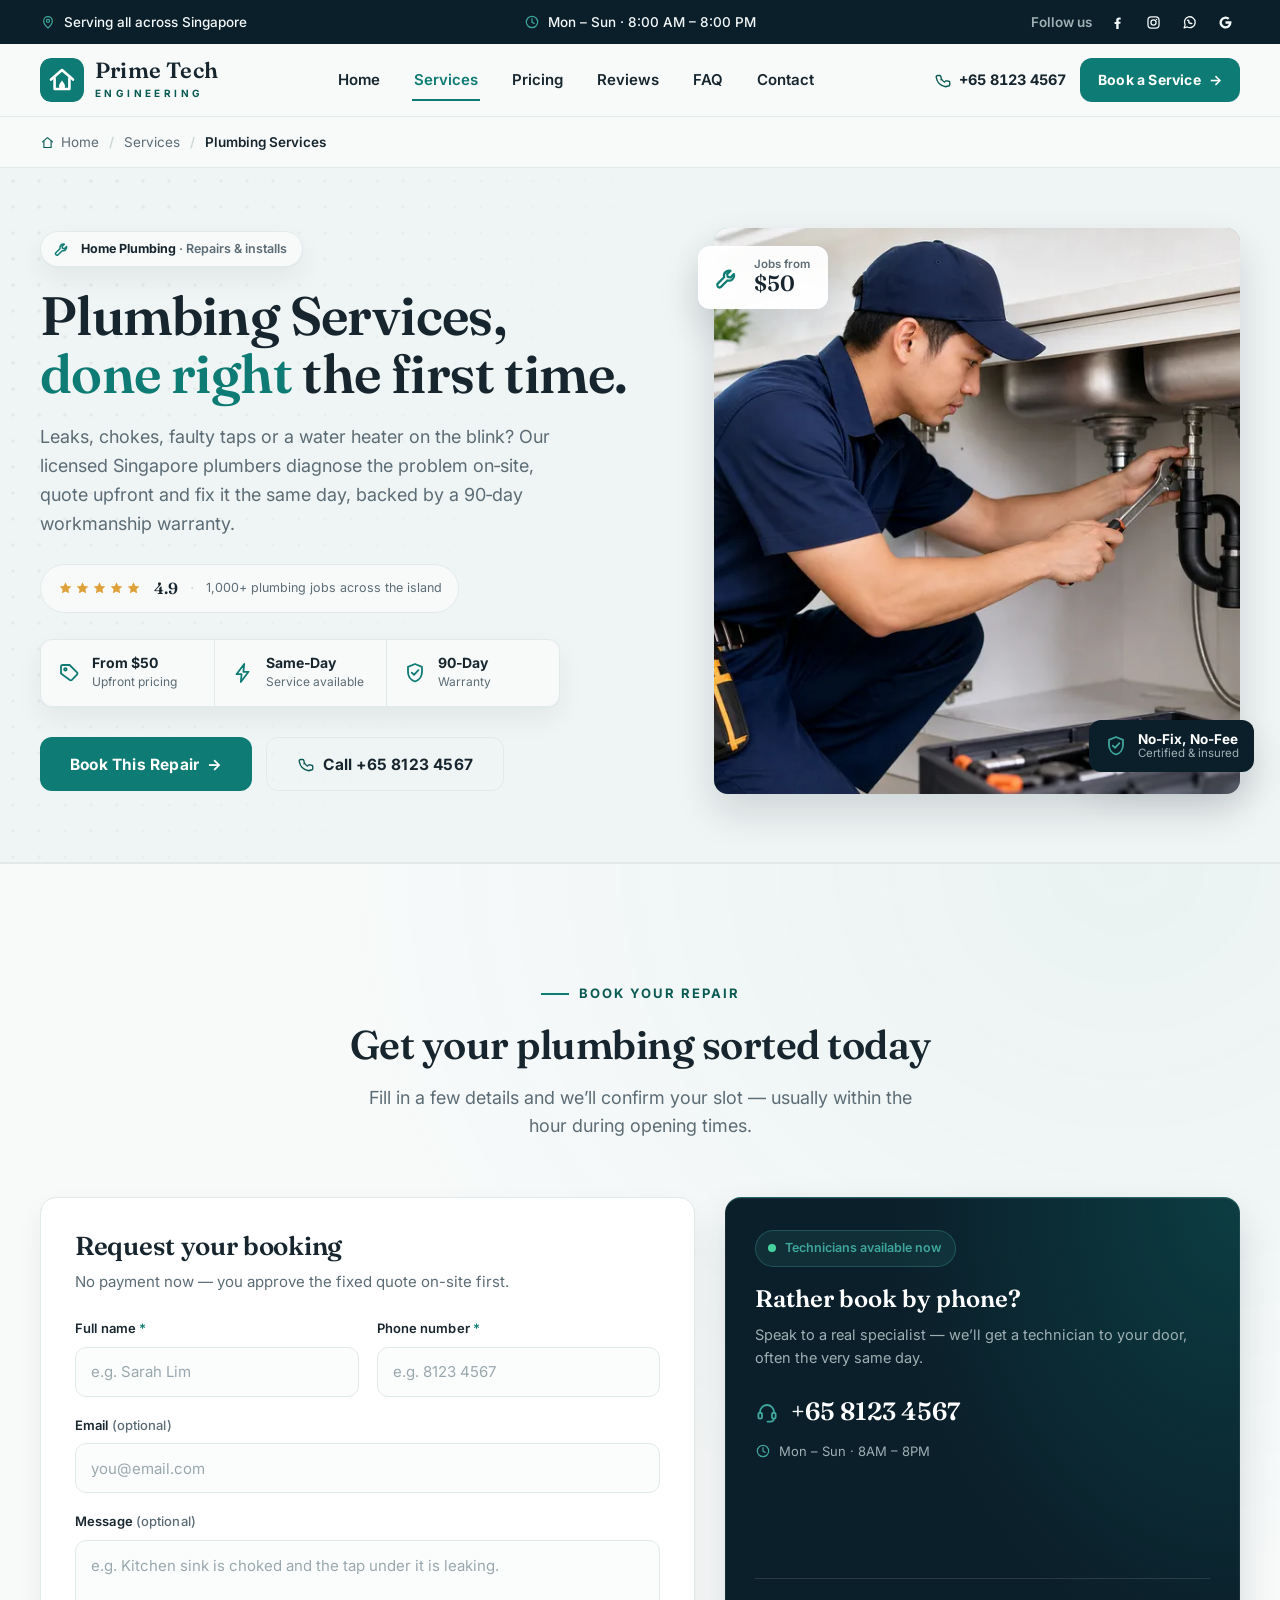
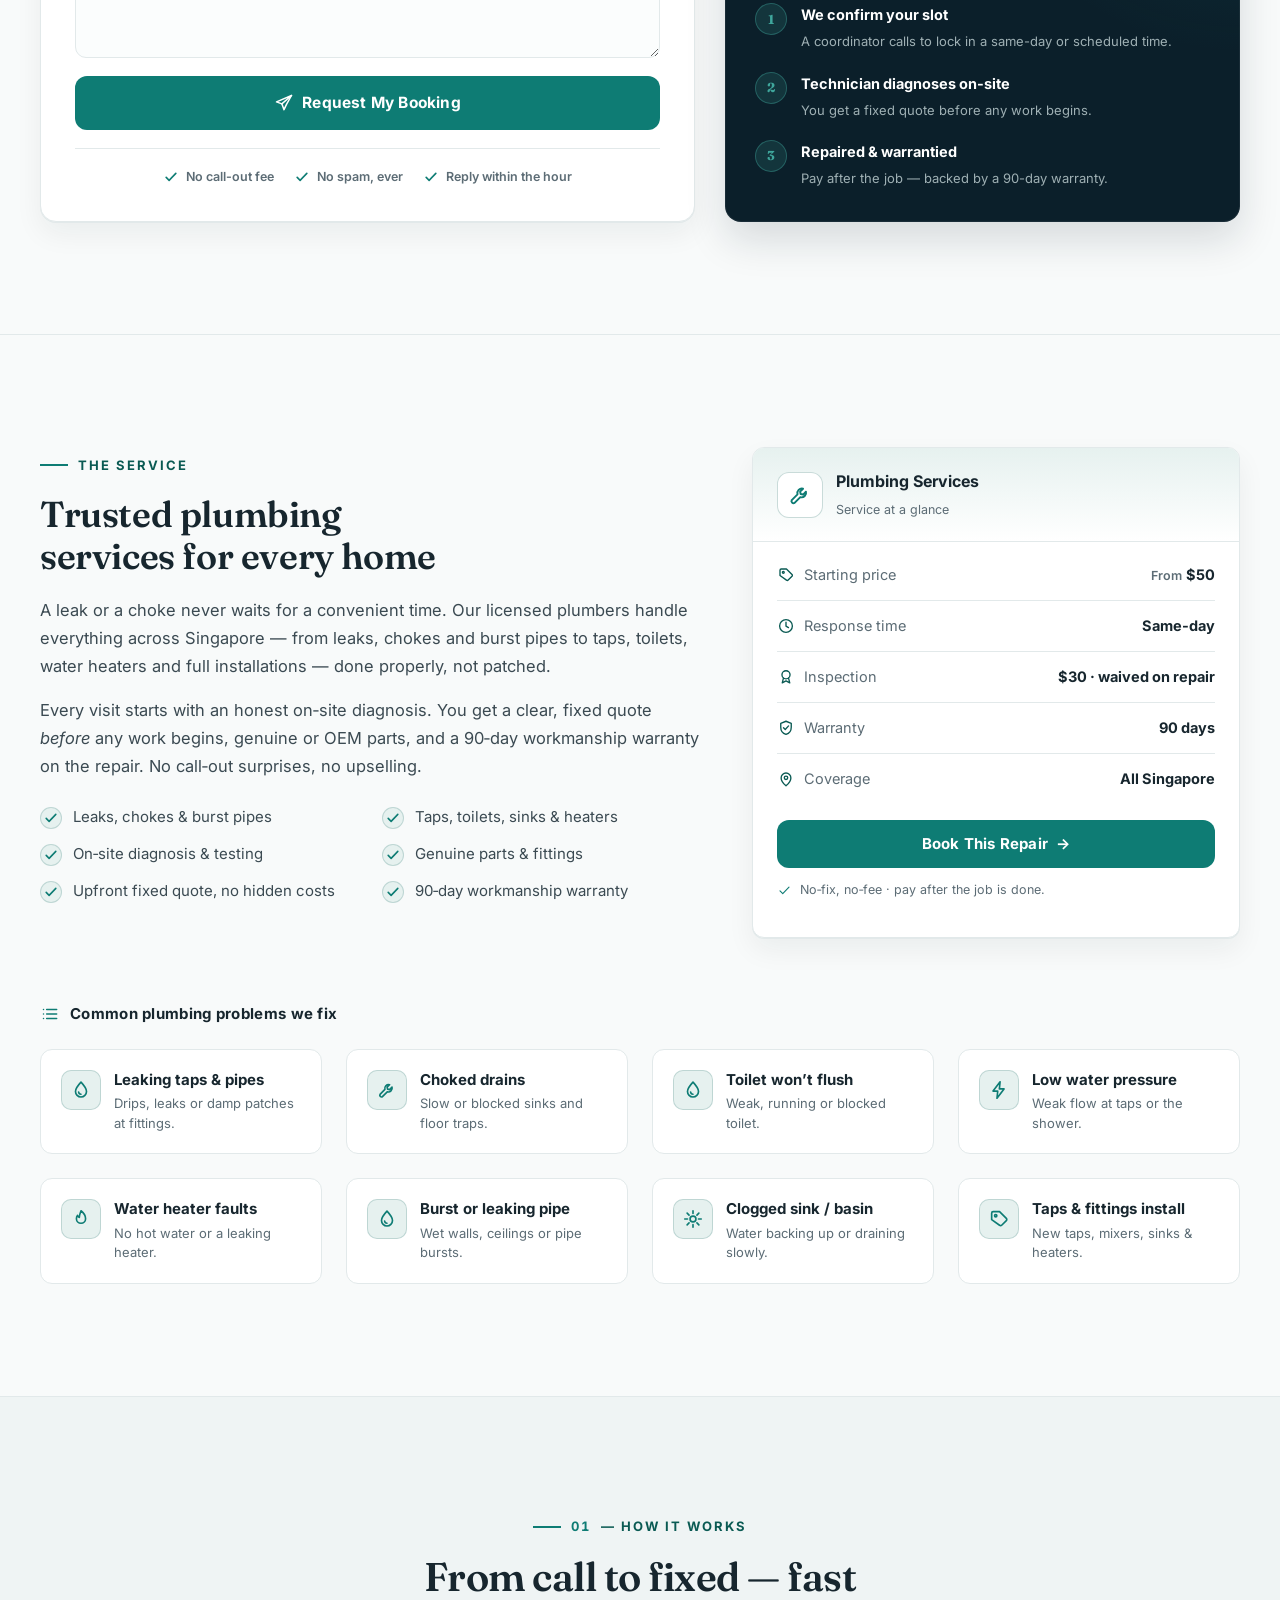
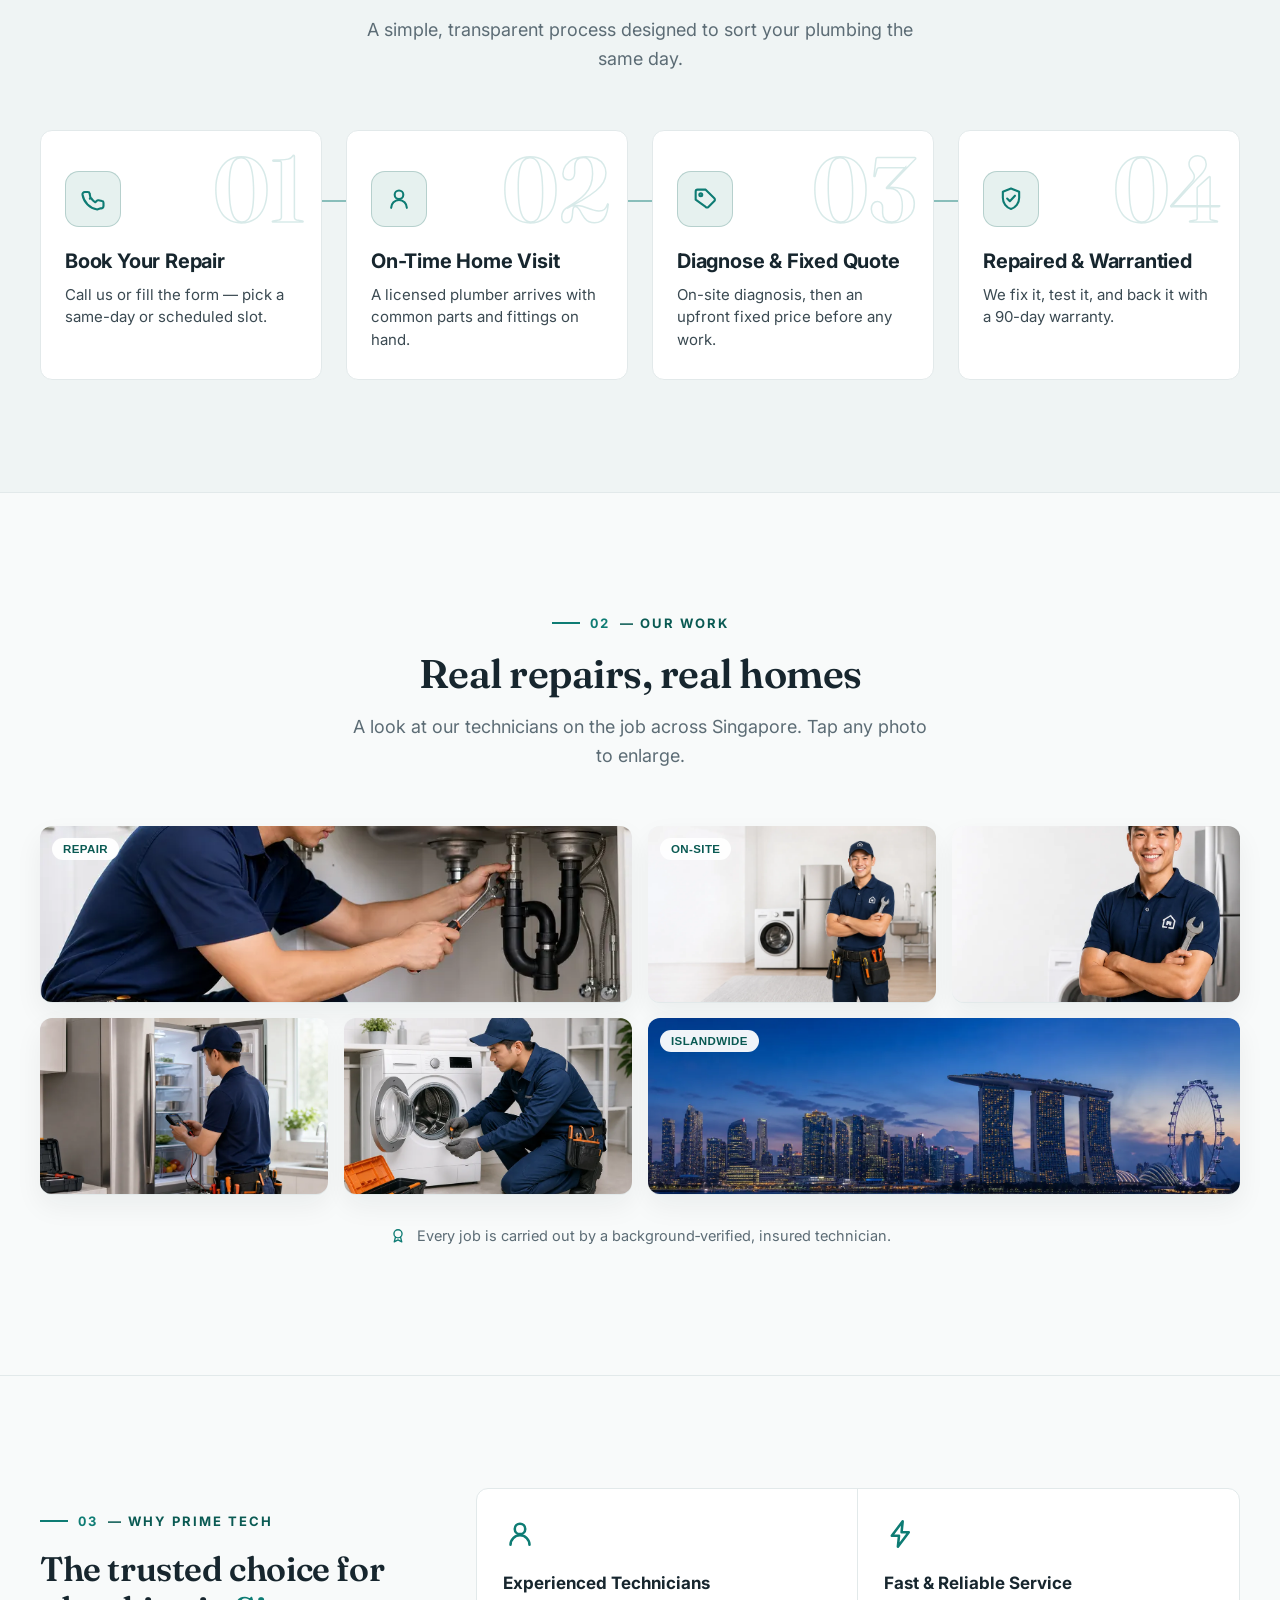
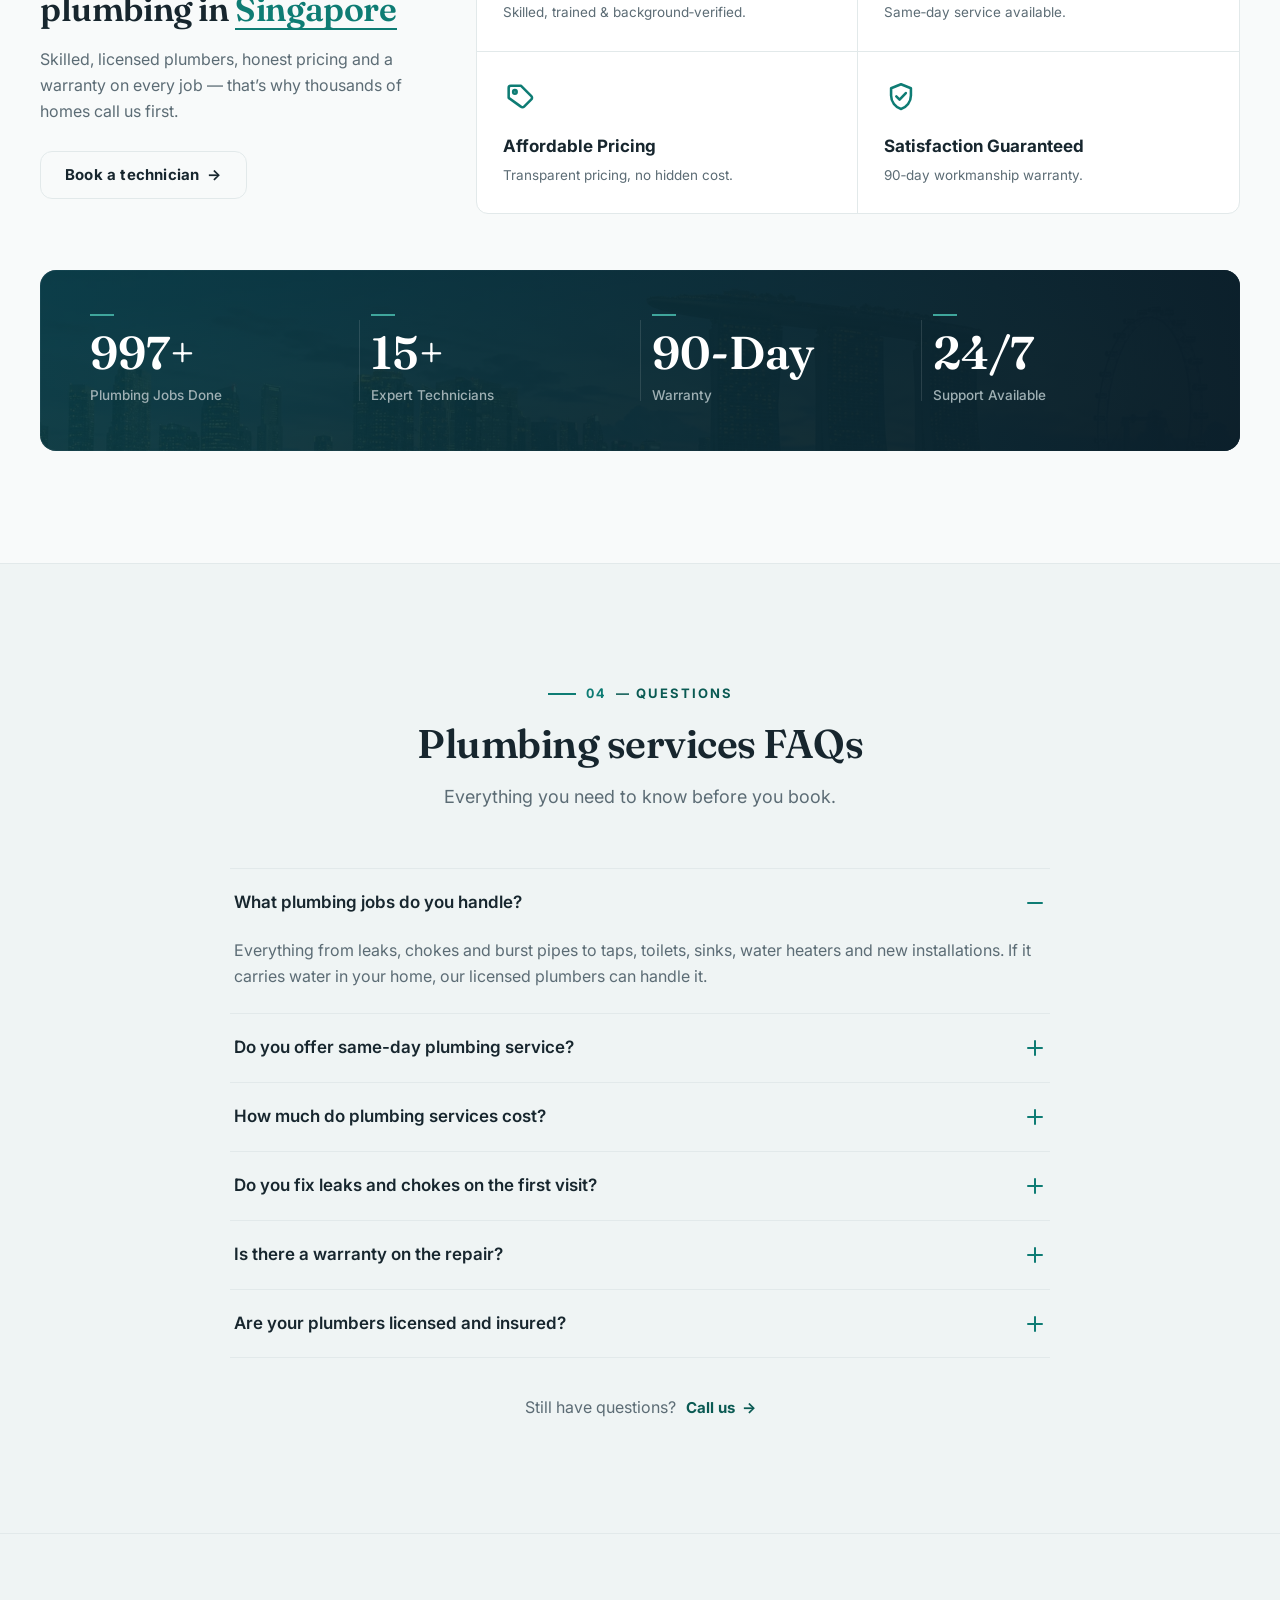
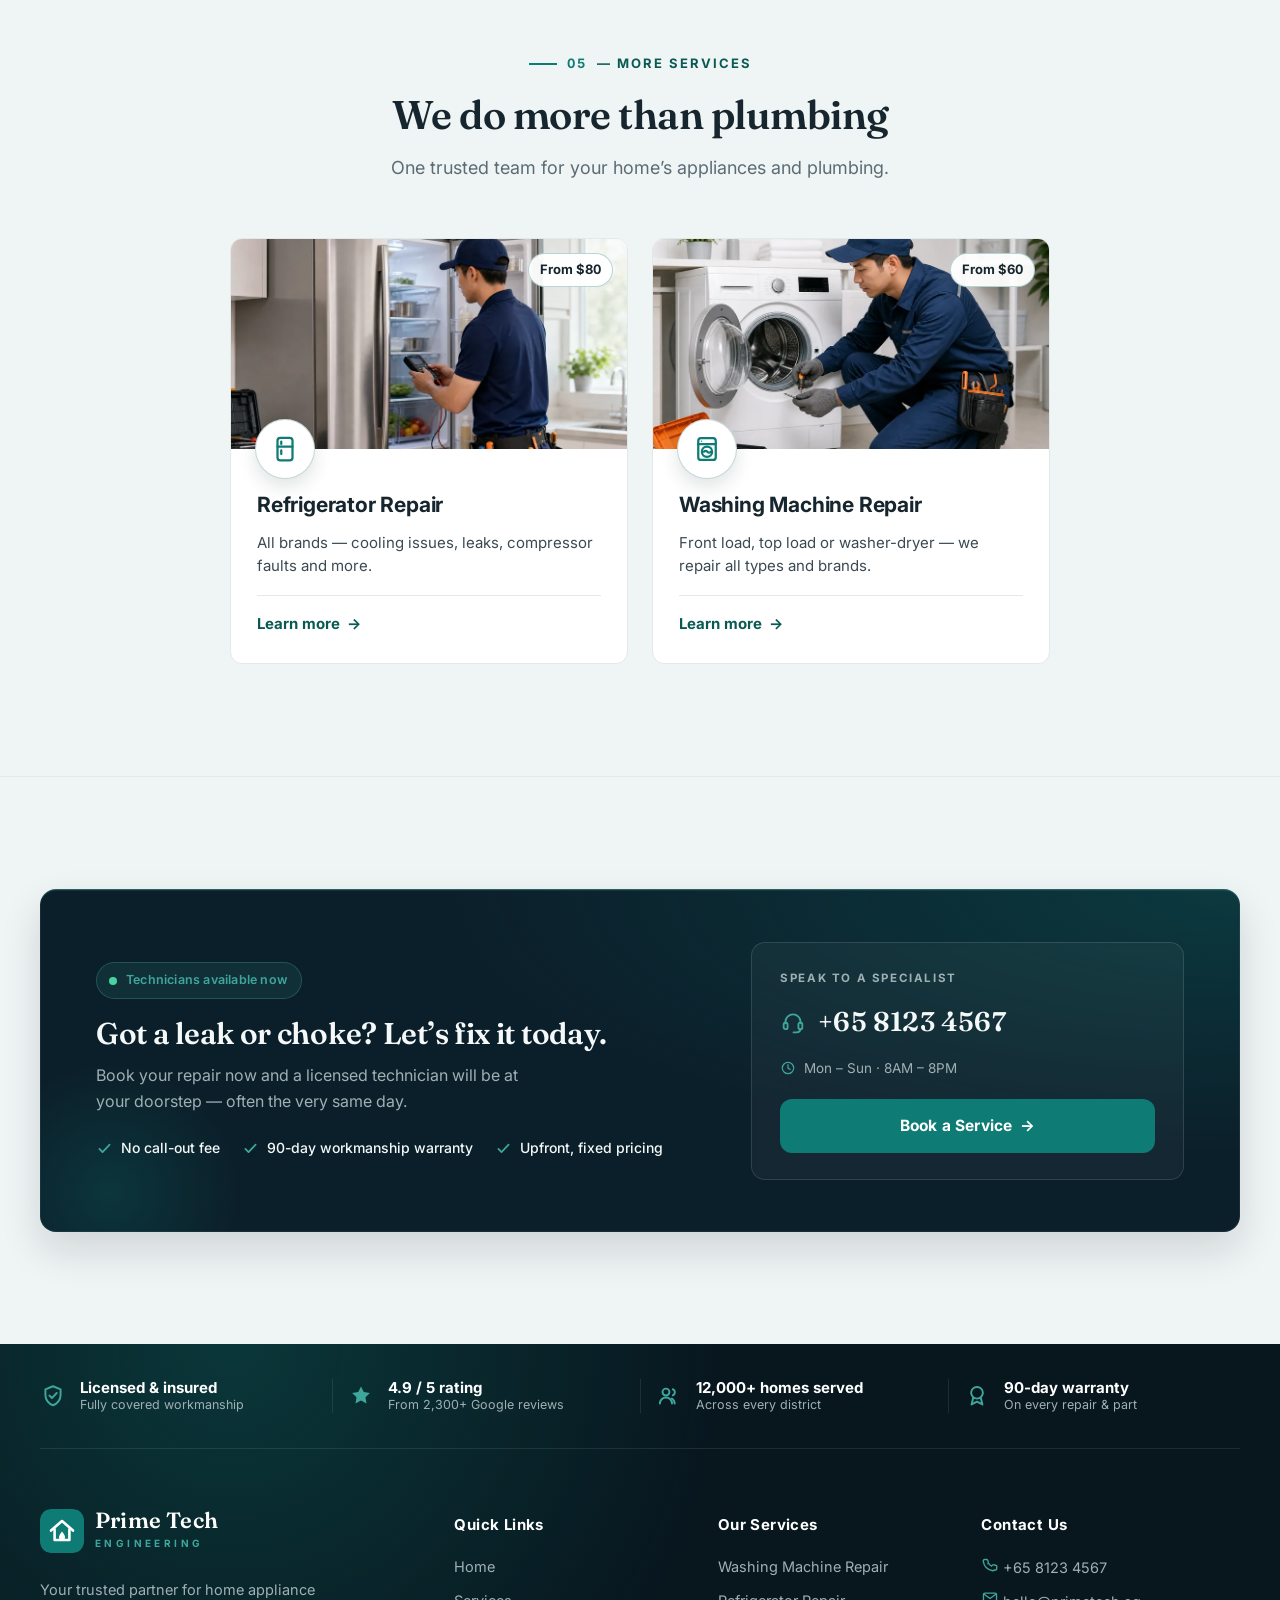
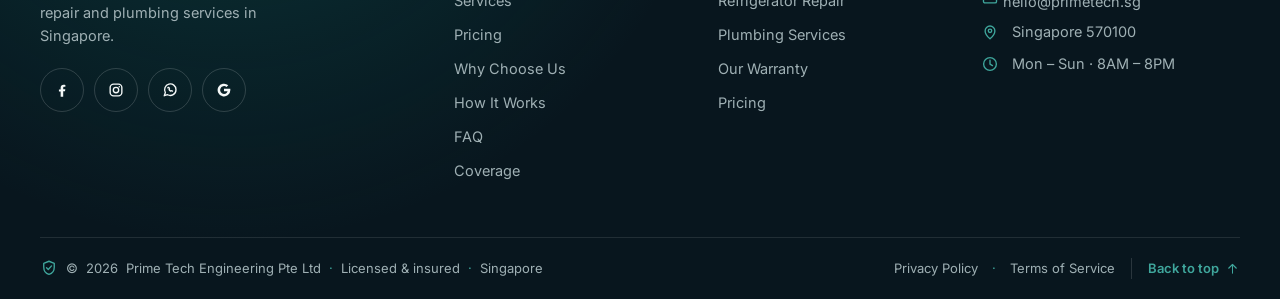
==== plumbing-services.html @ 87e1e95d "feat: add plumbing and refrigerator repair pages and update site navigation and styles" ====
<!doctype html>
<html lang="en">
  <head>
    <meta charset="UTF-8" />
    <meta name="viewport" content="width=device-width, initial-scale=1.0" />
    <title>Plumbing Services in Singapore — Leaks, Chokes & Repairs | Prime Tech Engineering</title>
    <meta
      name="description"
      content="Licensed plumbing services across Singapore — leaks, chokes, taps, toilets, water heaters and installations. Same-day service, upfront pricing and a 90-day workmanship warranty. Book online in 60 seconds."
    />
    <meta name="theme-color" content="#0B1F2A" />
    <link rel="preconnect" href="https://fonts.googleapis.com" />
    <link rel="preconnect" href="https://fonts.gstatic.com" crossorigin />
    <link
      href="https://fonts.googleapis.com/css2?family=Fraunces:opsz,wght@9..144,400;9..144,500;9..144,600&family=Inter:wght@400;500;600;700&display=swap"
      rel="stylesheet"
    />
    <link rel="icon" href="assets/icons/logo.svg" />
    <link rel="stylesheet" href="styles.css" />
    <link rel="stylesheet" href="service.css" />
  </head>
  <body>
    <a class="skip-link" href="#top">Skip to content</a>

    <!-- ============================ ICON SPRITE ============================ -->
    <svg class="sprite" aria-hidden="true" focusable="false" width="0" height="0">
      <defs>
        <symbol id="i-pin" viewBox="0 0 24 24"><path d="M12 21s6.5-5.6 6.5-10.5a6.5 6.5 0 0 0-13 0C5.5 15.4 12 21 12 21Z"/><circle cx="12" cy="10.4" r="2.3"/></symbol>
        <symbol id="i-clock" viewBox="0 0 24 24"><circle cx="12" cy="12" r="8.5"/><path d="M12 7v5.2l3.3 2"/></symbol>
        <symbol id="i-phone" viewBox="0 0 24 24"><path d="M15.6 21a15.5 15.5 0 0 1-12.6-12.6 2 2 0 0 1 2-2.4h2.6a1.5 1.5 0 0 1 1.5 1.3l.6 3a1.5 1.5 0 0 1-.42 1.4L10.2 11a12 12 0 0 0 3.8 3.8l1.3-1.3a1.5 1.5 0 0 1 1.4-.42l3 .6a1.5 1.5 0 0 1 1.3 1.5V18a2 2 0 0 1-2.4 2Z"/></symbol>
        <symbol id="i-mail" viewBox="0 0 24 24"><rect x="3.3" y="5.5" width="17.4" height="13" rx="2"/><path d="m4.2 7 7.8 5.6L19.8 7"/></symbol>
        <symbol id="i-home" viewBox="0 0 24 24"><path d="M4 11 12 4.2 20 11"/><path d="M6.2 9.6V20h11.6V9.6"/></symbol>
        <symbol id="i-user" viewBox="0 0 24 24"><circle cx="12" cy="8.4" r="3.7"/><path d="M5.3 19.6a6.7 6.7 0 0 1 13.4 0"/></symbol>
        <symbol id="i-gear" viewBox="0 0 24 24"><circle cx="12" cy="12" r="3.2"/><path d="M12 3v3M12 18v3M3 12h3M18 12h3M5.6 5.6l2.1 2.1M16.3 16.3l2.1 2.1M18.4 5.6l-2.1 2.1M7.7 16.3l-2.1 2.1"/></symbol>
        <symbol id="i-arrow" viewBox="0 0 24 24"><path d="M4.5 12h14M12.5 6l6 6-6 6"/></symbol>
        <symbol id="i-check" viewBox="0 0 24 24"><path d="M4.8 12.6 9.2 17 19.2 6.6"/></symbol>
        <symbol id="i-shield" viewBox="0 0 24 24"><path d="M12 3 5 5.8v5.2c0 4.5 3 8.3 7 9.5 4-1.2 7-5 7-9.5V5.8L12 3Z"/></symbol>
        <symbol id="i-shield-check" viewBox="0 0 24 24"><path d="M12 3 5 5.8v5.2c0 4.5 3 8.3 7 9.5 4-1.2 7-5 7-9.5V5.8L12 3Z"/><path d="m8.7 11.6 2.3 2.3 4.4-4.7"/></symbol>
        <symbol id="i-star" viewBox="0 0 24 24"><path fill="currentColor" stroke="none" d="m12 3.2 2.55 5.16 5.7.83-4.12 4.02.97 5.67L12 16.18l-5.09 2.68.97-5.67L3.76 9.2l5.7-.83L12 3.2Z"/></symbol>
        <symbol id="i-bolt" viewBox="0 0 24 24"><path d="M13.2 3 5.5 13.2h5.1l-.8 7.8 7.7-10.2h-5.1l.8-7.8Z"/></symbol>
        <symbol id="i-badge" viewBox="0 0 24 24"><circle cx="12" cy="9" r="5.4"/><path d="m8.6 13.4-1.6 6.4 5-2.6 5 2.6-1.6-6.4"/></symbol>
        <symbol id="i-tag" viewBox="0 0 24 24"><path d="M4 12.6V5.6A1.6 1.6 0 0 1 5.6 4h7l7.4 7.4a1.6 1.6 0 0 1 0 2.3l-5.1 5.1a1.6 1.6 0 0 1-2.3 0L4 12.6Z"/><circle cx="8.4" cy="8.4" r="1.25"/></symbol>
        <symbol id="i-washer" viewBox="0 0 24 24"><rect x="5" y="3.3" width="14" height="17.4" rx="2.2"/><path d="M5 8h14"/><circle cx="12" cy="14.2" r="4.1"/><path d="M9.5 14.2c.9-1 1.9-1 2.8 0s1.9 1 2.8 0"/><circle cx="7.6" cy="5.7" r=".55" fill="currentColor" stroke="none"/></symbol>
        <symbol id="i-fridge" viewBox="0 0 24 24"><rect x="6" y="3" width="12" height="18" rx="2.2"/><path d="M6 10h12"/><path d="M9 6v2M9 13v3"/></symbol>
        <symbol id="i-wrench" viewBox="0 0 24 24"><path d="M14.8 6.2a4.2 4.2 0 0 0-5.1 5.2L4.4 16.7a1.9 1.9 0 0 0 2.6 2.6l5.3-5.3a4.2 4.2 0 0 0 5.2-5.1l-2.7 2.7-2.2-.5-.5-2.2 2.7-2.7Z"/></symbol>
        <symbol id="i-users" viewBox="0 0 24 24"><circle cx="9.2" cy="8.4" r="3.2"/><path d="M3.6 19a5.6 5.6 0 0 1 11.2 0"/><path d="M15.5 5.8a3 3 0 0 1 0 5.6M17.2 19a5.6 5.6 0 0 0-2.6-4.7"/></symbol>
        <symbol id="i-calendar" viewBox="0 0 24 24"><rect x="4" y="5.5" width="16" height="14.5" rx="2"/><path d="M4 9.6h16M8.4 3.4v4M15.6 3.4v4"/></symbol>
        <symbol id="i-headset" viewBox="0 0 24 24"><path d="M5 13.2v-1.2a7 7 0 0 1 14 0v1.2"/><rect x="3.4" y="12.6" width="3.6" height="6" rx="1.6"/><rect x="17" y="12.6" width="3.6" height="6" rx="1.6"/><path d="M19 18.6a3.6 3.6 0 0 1-3.6 3H12.5"/></symbol>
        <symbol id="i-thumb" viewBox="0 0 24 24"><path d="M7.2 10.6 11 3.4a2 2 0 0 1 2 2.1v3.7h5.1a2 2 0 0 1 2 2.4l-1.2 6a2 2 0 0 1-2 1.6H7.2Z"/><path d="M7.2 10.6V20.8H4.6A1.6 1.6 0 0 1 3 19.2v-7A1.6 1.6 0 0 1 4.6 10.6H7.2Z"/></symbol>
        <symbol id="i-quote" viewBox="0 0 24 24"><path fill="currentColor" stroke="none" d="M9.6 6C6.5 7.3 4.8 9.8 4.8 13.2V18h5.1v-5H7.3c0-1.9.9-3.2 2.9-4.1L9.6 6Zm9 0c-3.1 1.3-4.8 3.8-4.8 7.2V18h5.1v-5h-2.6c0-1.9.9-3.2 2.9-4.1L18.6 6Z"/></symbol>
        <symbol id="i-fb" viewBox="0 0 24 24"><path fill="currentColor" stroke="none" d="M13.6 21v-7.2h2.4l.4-2.8h-2.8V9.2c0-.8.3-1.4 1.5-1.4h1.4V5.3c-.7-.1-1.5-.2-2.4-.2-2.3 0-3.9 1.4-3.9 4v2.1H7.9v2.8h2.3V21h3.4Z"/></symbol>
        <symbol id="i-ig" viewBox="0 0 24 24"><rect x="4.2" y="4.2" width="15.6" height="15.6" rx="4.6"/><circle cx="12" cy="12" r="3.6"/><circle cx="16.4" cy="7.6" r="1" fill="currentColor" stroke="none"/></symbol>
        <symbol id="i-wa" viewBox="0 0 24 24"><path d="M20 11.6a7.6 7.6 0 0 1-11.2 6.7L4.4 19.6l1.4-4.3A7.6 7.6 0 1 1 20 11.6Z"/><path d="M9.1 9.1c.2-.4.4-.4.6-.4h.5c.2 0 .4 0 .6.4l.5 1.3c.1.2 0 .4-.1.5l-.4.5c.5.9 1.2 1.6 2.1 2.1l.5-.5c.1-.2.4-.2.6-.1l1.3.6"/></symbol>
        <symbol id="i-google" viewBox="0 0 24 24"><path fill="currentColor" stroke="none" d="M12 10.2v3.4h4.7c-.2 1.2-1.5 3.6-4.7 3.6a5.2 5.2 0 1 1 3.4-9.2l2.3-2.2A8.5 8.5 0 1 0 20.5 12c0-.6-.06-1-.16-1.8H12Z"/></symbol>
        <!-- service-page additions -->
        <symbol id="i-close" viewBox="0 0 24 24"><path d="M6 6 18 18M18 6 6 18"/></symbol>
        <symbol id="i-chevron" viewBox="0 0 24 24"><path d="M14.5 6 8.5 12l6 6"/></symbol>
        <symbol id="i-expand" viewBox="0 0 24 24"><path d="M9 4H4v5M15 4h5v5M9 20H4v-5M15 20h5v-5"/></symbol>
        <symbol id="i-droplet" viewBox="0 0 24 24"><path d="M12 3.4s6 6.4 6 10.2a6 6 0 0 1-12 0C6 9.8 12 3.4 12 3.4Z"/><path d="M9.4 14.2a2.6 2.6 0 0 0 2.6 2.4"/></symbol>
        <symbol id="i-send" viewBox="0 0 24 24"><path d="M21 3 3 10.6l6.4 2.4L12 20l3-6.4L21 3Z"/><path d="M9.4 13 21 3"/></symbol>
        <symbol id="i-alert" viewBox="0 0 24 24"><path d="M12 4 3 20h18L12 4Z"/><path d="M12 10v4"/><path d="M12 17.1v.1"/></symbol>
        <symbol id="i-flame" viewBox="0 0 24 24"><path d="M12 3s5 3.9 5 8.6a5 5 0 0 1-10 0c0-1.4.5-2.6 1.3-3.6.3 1.2 1 1.9 1.9 2.2C10.2 8 11 5.6 12 3Z"/></symbol>
        <symbol id="i-power" viewBox="0 0 24 24"><path d="M12 4v7.4"/><path d="M7.6 6.7a7 7 0 1 0 8.8 0"/></symbol>
        <symbol id="i-list" viewBox="0 0 24 24"><path d="M8 6.5h12M8 12h12M8 17.5h12"/><path d="M4.2 6.5h.01M4.2 12h.01M4.2 17.5h.01"/></symbol>
      </defs>
    </svg>

    <!-- ============================ TOP BAR ============================ -->
    <div class="topbar">
      <div class="container topbar__inner">
        <span class="topbar__item">
          <svg aria-hidden="true" focusable="false" class="ico topbar__ico"><use href="#i-pin" /></svg>
          <span class="topbar__text">Serving all across Singapore</span>
        </span>
        <span class="topbar__item topbar__time">
          <svg aria-hidden="true" focusable="false" class="ico topbar__ico"><use href="#i-clock" /></svg>
          <span class="topbar__text">Mon &ndash; Sun&nbsp;&middot;&nbsp;8:00 AM &ndash; 8:00 PM</span>
        </span>
        <span class="topbar__social">
          <span class="follow-label">Follow us</span>
          <a href="#" aria-label="Facebook"><svg aria-hidden="true" focusable="false" class="ico"><use href="#i-fb" /></svg></a>
          <a href="#" aria-label="Instagram"><svg aria-hidden="true" focusable="false" class="ico"><use href="#i-ig" /></svg></a>
          <a href="#" aria-label="WhatsApp"><svg aria-hidden="true" focusable="false" class="ico"><use href="#i-wa" /></svg></a>
          <a href="#" aria-label="Google reviews"><svg aria-hidden="true" focusable="false" class="ico"><use href="#i-google" /></svg></a>
        </span>
      </div>
    </div>

    <!-- ============================ HEADER / NAV ============================ -->
    <header class="site-header" id="siteHeader">
      <div class="container nav">
        <a class="brand" href="index.html#home" aria-label="Prime Tech Engineering home">
          <svg class="brand__mark" viewBox="0 0 44 44" width="44" height="44" role="img" aria-label="Prime Tech Engineering">
            <rect width="44" height="44" rx="11" fill="#0E7C74" />
            <path d="M11 21.6 22 12l11 9.6" fill="none" stroke="#fff" stroke-width="2.6" stroke-linecap="round" stroke-linejoin="round" />
            <path d="M14.6 20.4V31h14.8V20.4" fill="none" stroke="#fff" stroke-width="2.6" stroke-linecap="round" stroke-linejoin="round" />
            <path d="M22 22.6c2 2.6 3 4.4 3 5.6a3 3 0 0 1-6 0c0-1.2 1-3 3-5.6Z" fill="#fff" />
          </svg>
          <span class="brand__text">
            <strong>Prime Tech</strong>
            <small>Engineering</small>
          </span>
        </a>

        <button class="nav-toggle" type="button" aria-label="Open menu" aria-expanded="false" aria-controls="mainNav">
          <span></span><span></span><span></span>
        </button>

        <nav class="main-nav" id="mainNav" aria-label="Primary">
          <a href="index.html#home"><svg aria-hidden="true" focusable="false" class="ico nav-ico"><use href="#i-home" /></svg><span>Home</span></a>
          <a class="active" href="index.html#services"><svg aria-hidden="true" focusable="false" class="ico nav-ico"><use href="#i-gear" /></svg><span>Services</span></a>
          <a href="index.html#pricing"><svg aria-hidden="true" focusable="false" class="ico nav-ico"><use href="#i-tag" /></svg><span>Pricing</span></a>
          <a href="index.html#testimonials"><svg aria-hidden="true" focusable="false" class="ico nav-ico"><use href="#i-star" /></svg><span>Reviews</span></a>
          <a href="index.html#faq"><svg aria-hidden="true" focusable="false" class="ico nav-ico"><use href="#i-user" /></svg><span>FAQ</span></a>
          <a href="#book"><svg aria-hidden="true" focusable="false" class="ico nav-ico"><use href="#i-mail" /></svg><span>Contact</span></a>

          <a class="menu-call" href="tel:+6581234567">
            <svg aria-hidden="true" focusable="false" class="ico"><use href="#i-phone" /></svg>Call +65 8123 4567
          </a>
          <div class="menu-social">
            <span class="menu-social__label">Follow us</span>
            <div class="menu-social__icons">
              <a href="#" aria-label="Facebook"><svg aria-hidden="true" focusable="false" class="ico"><use href="#i-fb" /></svg></a>
              <a href="#" aria-label="Instagram"><svg aria-hidden="true" focusable="false" class="ico"><use href="#i-ig" /></svg></a>
              <a href="#" aria-label="WhatsApp"><svg aria-hidden="true" focusable="false" class="ico"><use href="#i-wa" /></svg></a>
              <a href="#" aria-label="Google reviews"><svg aria-hidden="true" focusable="false" class="ico"><use href="#i-google" /></svg></a>
            </div>
          </div>
        </nav>

        <div class="nav-actions">
          <a class="tel-link" href="tel:+6581234567" aria-label="Call +65 8123 4567">
            <svg aria-hidden="true" focusable="false" class="ico"><use href="#i-phone" /></svg>
            <span>+65 8123 4567</span>
          </a>
          <a class="btn btn--primary btn--sm" href="#book">Book a Service <span class="btn__arrow" aria-hidden="true">&rarr;</span></a>
        </div>
        <a class="call-fab" href="tel:+6581234567" aria-label="Call +65 8123 4567">
          <svg aria-hidden="true" focusable="false" class="ico"><use href="#i-phone" /></svg>
        </a>
      </div>
    </header>

    <main id="top" tabindex="-1">
      <!-- ============================ BREADCRUMB ============================ -->
      <div class="crumb-bar">
        <div class="container">
          <nav class="crumb" aria-label="Breadcrumb">
            <a href="index.html#home"><svg aria-hidden="true" focusable="false" class="ico"><use href="#i-home" /></svg>Home</a>
            <span class="sep" aria-hidden="true">/</span>
            <a href="index.html#services">Services</a>
            <span class="sep" aria-hidden="true">/</span>
            <span aria-current="page">Plumbing Services</span>
          </nav>
        </div>
      </div>

      <!-- ============================ SERVICE HERO ============================ -->
      <section class="svc-hero" aria-labelledby="svc-title">
        <div class="container svc-hero__inner">
          <div class="svc-hero__copy reveal">
            <span class="svc-hero__badge">
              <svg aria-hidden="true" focusable="false" class="ico"><use href="#i-wrench" /></svg>
              <span><b>Home Plumbing</b> &middot; Repairs &amp; installs</span>
            </span>
            <h1 id="svc-title">Plumbing Services, <span>done right</span> the first time.</h1>
            <p class="svc-hero__lead">
              Leaks, chokes, faulty taps or a water heater on the blink? Our licensed Singapore plumbers
              diagnose the problem on&#8209;site, quote upfront and fix it the same day, backed by a
              90&#8209;day workmanship warranty.
            </p>

            <span class="svc-hero__rating">
              <span class="svc-hero__stars" role="img" aria-label="4.9 out of 5 stars">
                <svg aria-hidden="true" focusable="false" class="ico"><use href="#i-star" /></svg>
                <svg aria-hidden="true" focusable="false" class="ico"><use href="#i-star" /></svg>
                <svg aria-hidden="true" focusable="false" class="ico"><use href="#i-star" /></svg>
                <svg aria-hidden="true" focusable="false" class="ico"><use href="#i-star" /></svg>
                <svg aria-hidden="true" focusable="false" class="ico"><use href="#i-star" /></svg>
              </span>
              <b>4.9</b>
              <span class="dot" aria-hidden="true">&middot;</span>
              <small>1,000+ plumbing jobs across the island</small>
            </span>

            <div class="svc-facts" role="list" aria-label="Service highlights">
              <div class="svc-facts__cell" role="listitem">
                <svg aria-hidden="true" focusable="false" class="ico"><use href="#i-tag" /></svg>
                <span><b>From&nbsp;$50</b><small>Upfront pricing</small></span>
              </div>
              <div class="svc-facts__cell" role="listitem">
                <svg aria-hidden="true" focusable="false" class="ico"><use href="#i-bolt" /></svg>
                <span><b>Same&#8209;Day</b><small>Service available</small></span>
              </div>
              <div class="svc-facts__cell" role="listitem">
                <svg aria-hidden="true" focusable="false" class="ico"><use href="#i-shield-check" /></svg>
                <span><b>90&#8209;Day</b><small>Warranty</small></span>
              </div>
            </div>

            <div class="svc-hero__actions">
              <a class="btn btn--primary btn--lg" href="#book">Book This Repair <span class="btn__arrow" aria-hidden="true">&rarr;</span></a>
              <a class="btn btn--ghost btn--lg" href="tel:+6581234567">
                <svg aria-hidden="true" focusable="false" class="ico"><use href="#i-phone" /></svg>Call +65 8123 4567
              </a>
            </div>
          </div>

          <div class="svc-hero__media reveal">
            <div class="svc-hero__frame">
              <img
                src="assets/images/service-plumbing.webp"
                alt="Prime Tech licensed plumber fixing pipework in a Singapore home"
                width="1448" height="1086" fetchpriority="high" decoding="async"
              />
            </div>
            <div class="svc-hero__pricetag">
              <svg aria-hidden="true" focusable="false" class="ico"><use href="#i-wrench" /></svg>
              <span><small>Jobs from</small><b>$50</b></span>
            </div>
            <div class="svc-hero__seal">
              <svg aria-hidden="true" focusable="false" class="ico"><use href="#i-shield-check" /></svg>
              <span><b>No&#8209;Fix, No&#8209;Fee</b><small>Certified &amp; insured</small></span>
            </div>
          </div>
        </div>
      </section>

      <!-- ============================ BOOKING FORM (CTA) ============================ -->
      <section class="section book" id="book" aria-labelledby="book-title">
        <div class="container">
          <div class="section-heading reveal">
            <span class="kicker"><span class="kicker__rule"></span>Book Your Repair</span>
            <h2 id="book-title">Get your plumbing sorted today</h2>
            <p class="section-lead">Fill in a few details and we&rsquo;ll confirm your slot &mdash; usually within the hour during opening times.</p>
          </div>

          <div class="book__grid">
            <div class="book__form reveal">
              <form class="form-body" id="bookingForm" novalidate>
                <div class="book__form-head">
                  <h3>Request your booking</h3>
                  <p>No payment now &mdash; you approve the fixed quote on-site first.</p>
                </div>

                <div class="form-row">
                  <div class="field">
                    <label for="bf-name">Full name <span class="req" aria-hidden="true">*</span></label>
                    <input class="input" type="text" id="bf-name" name="name" autocomplete="name" placeholder="e.g. Sarah Lim" required />
                    <span class="field__err" id="bf-name-err" role="alert"><svg aria-hidden="true" focusable="false" class="ico"><use href="#i-alert" /></svg>Please enter your name.</span>
                  </div>
                  <div class="field">
                    <label for="bf-phone">Phone number <span class="req" aria-hidden="true">*</span></label>
                    <input class="input" type="tel" id="bf-phone" name="phone" autocomplete="tel" inputmode="tel" placeholder="e.g. 8123 4567" required />
                    <span class="field__err" id="bf-phone-err" role="alert"><svg aria-hidden="true" focusable="false" class="ico"><use href="#i-alert" /></svg>Enter a valid phone number.</span>
                  </div>
                </div>

                <div class="field">
                  <label for="bf-email">Email <span class="opt">(optional)</span></label>
                  <input class="input" type="email" id="bf-email" name="email" autocomplete="email" placeholder="you@email.com" />
                  <span class="field__err" id="bf-email-err" role="alert"><svg aria-hidden="true" focusable="false" class="ico"><use href="#i-alert" /></svg>Enter a valid email address.</span>
                </div>

                <div class="field">
                  <label for="bf-msg">Message <span class="opt">(optional)</span></label>
                  <textarea class="textarea" id="bf-msg" name="message" placeholder="e.g. Kitchen sink is choked and the tap under it is leaking."></textarea>
                </div>

                <div class="book__submit">
                  <button class="btn btn--primary btn--lg" type="submit">
                    <svg aria-hidden="true" focusable="false" class="ico"><use href="#i-send" /></svg>
                    Request My Booking
                  </button>
                </div>

                <div class="form-reassure">
                  <span><svg aria-hidden="true" focusable="false" class="ico"><use href="#i-check" /></svg>No call-out fee</span>
                  <span><svg aria-hidden="true" focusable="false" class="ico"><use href="#i-check" /></svg>No spam, ever</span>
                  <span><svg aria-hidden="true" focusable="false" class="ico"><use href="#i-check" /></svg>Reply within the hour</span>
                </div>
              </form>

              <div class="form-success" role="status" aria-live="polite">
                <span class="form-success__mark"><svg aria-hidden="true" focusable="false" class="ico"><use href="#i-check" /></svg></span>
                <h3>Booking request received!</h3>
                <p>Thanks &mdash; a Prime Tech coordinator will call you shortly to confirm your plumbing appointment.</p>
                <a class="btn btn--ghost" href="tel:+6581234567"><svg aria-hidden="true" focusable="false" class="ico"><use href="#i-phone" /></svg>Prefer to talk now? Call us</a>
              </div>
            </div>

            <aside class="book__aside reveal" aria-label="Contact and next steps">
              <span class="book__aside-status"><span class="pulse" aria-hidden="true"></span>Technicians available now</span>
              <h3>Rather book by phone?</h3>
              <p>Speak to a real specialist &mdash; we&rsquo;ll get a technician to your door, often the very same day.</p>
              <a class="book__phone" href="tel:+6581234567"><svg aria-hidden="true" focusable="false" class="ico"><use href="#i-headset" /></svg>+65&nbsp;8123&nbsp;4567</a>
              <span class="book__hours"><svg aria-hidden="true" focusable="false" class="ico"><use href="#i-clock" /></svg>Mon &ndash; Sun &middot; 8AM &ndash; 8PM</span>

              <ol class="book__steps">
                <li><span><b>We confirm your slot</b><small>A coordinator calls to lock in a same-day or scheduled time.</small></span></li>
                <li><span><b>Technician diagnoses on-site</b><small>You get a fixed quote before any work begins.</small></span></li>
                <li><span><b>Repaired &amp; warrantied</b><small>Pay after the job &mdash; backed by a 90-day warranty.</small></span></li>
              </ol>
            </aside>
          </div>
        </div>
      </section>

      <!-- ============================ OVERVIEW ============================ -->
      <section class="section" aria-labelledby="overview-title">
        <div class="container">
          <div class="overview__grid">
            <div class="overview__body reveal">
              <span class="kicker"><span class="kicker__rule"></span>The Service</span>
              <h2 id="overview-title">Trusted plumbing services for every home</h2>
              <p>
                A leak or a choke never waits for a convenient time. Our licensed plumbers handle everything
                across Singapore &mdash; from leaks, chokes and burst pipes to taps, toilets, water heaters
                and full installations &mdash; done properly, not patched.
              </p>
              <p>
                Every visit starts with an honest on&#8209;site diagnosis. You get a clear, fixed quote
                <em>before</em> any work begins, genuine or OEM parts, and a 90&#8209;day workmanship warranty
                on the repair. No call&#8209;out surprises, no upselling.
              </p>

              <ul class="incl-list">
                <li><svg aria-hidden="true" focusable="false" class="ico"><use href="#i-check" /></svg>Leaks, chokes &amp; burst pipes</li>
                <li><svg aria-hidden="true" focusable="false" class="ico"><use href="#i-check" /></svg>Taps, toilets, sinks &amp; heaters</li>
                <li><svg aria-hidden="true" focusable="false" class="ico"><use href="#i-check" /></svg>On&#8209;site diagnosis &amp; testing</li>
                <li><svg aria-hidden="true" focusable="false" class="ico"><use href="#i-check" /></svg>Genuine parts &amp; fittings</li>
                <li><svg aria-hidden="true" focusable="false" class="ico"><use href="#i-check" /></svg>Upfront fixed quote, no hidden costs</li>
                <li><svg aria-hidden="true" focusable="false" class="ico"><use href="#i-check" /></svg>90&#8209;day workmanship warranty</li>
              </ul>
            </div>

            <aside class="glance reveal" aria-label="Service at a glance">
              <div class="glance__head">
                <span class="glance__icon"><svg aria-hidden="true" focusable="false" class="ico"><use href="#i-wrench" /></svg></span>
                <span><b>Plumbing Services</b><small>Service at a glance</small></span>
              </div>
              <div class="glance__rows">
                <div class="glance__row">
                  <span class="k"><svg aria-hidden="true" focusable="false" class="ico"><use href="#i-tag" /></svg>Starting price</span>
                  <span class="v"><span class="from">From</span>$50</span>
                </div>
                <div class="glance__row">
                  <span class="k"><svg aria-hidden="true" focusable="false" class="ico"><use href="#i-clock" /></svg>Response time</span>
                  <span class="v">Same&#8209;day</span>
                </div>
                <div class="glance__row">
                  <span class="k"><svg aria-hidden="true" focusable="false" class="ico"><use href="#i-badge" /></svg>Inspection</span>
                  <span class="v">$30 &middot; waived on repair</span>
                </div>
                <div class="glance__row">
                  <span class="k"><svg aria-hidden="true" focusable="false" class="ico"><use href="#i-shield-check" /></svg>Warranty</span>
                  <span class="v">90 days</span>
                </div>
                <div class="glance__row">
                  <span class="k"><svg aria-hidden="true" focusable="false" class="ico"><use href="#i-pin" /></svg>Coverage</span>
                  <span class="v">All Singapore</span>
                </div>
              </div>
              <div class="glance__cta">
                <a class="btn btn--primary btn--block" href="#book">Book This Repair <span class="btn__arrow" aria-hidden="true">&rarr;</span></a>
                <p class="glance__note"><svg aria-hidden="true" focusable="false" class="ico"><use href="#i-check" /></svg>No&#8209;fix, no&#8209;fee &middot; pay after the job is done.</p>
              </div>
            </aside>
          </div>

          <div class="problems reveal">
            <p class="problems__title"><svg aria-hidden="true" focusable="false" class="ico"><use href="#i-list" /></svg>Common plumbing problems we fix</p>
            <div class="problem-grid">
              <div class="problem">
                <span class="problem__ico"><svg aria-hidden="true" focusable="false" class="ico"><use href="#i-droplet" /></svg></span>
                <span><b>Leaking taps &amp; pipes</b><p>Drips, leaks or damp patches at fittings.</p></span>
              </div>
              <div class="problem">
                <span class="problem__ico"><svg aria-hidden="true" focusable="false" class="ico"><use href="#i-wrench" /></svg></span>
                <span><b>Choked drains</b><p>Slow or blocked sinks and floor traps.</p></span>
              </div>
              <div class="problem">
                <span class="problem__ico"><svg aria-hidden="true" focusable="false" class="ico"><use href="#i-droplet" /></svg></span>
                <span><b>Toilet won&rsquo;t flush</b><p>Weak, running or blocked toilet.</p></span>
              </div>
              <div class="problem">
                <span class="problem__ico"><svg aria-hidden="true" focusable="false" class="ico"><use href="#i-bolt" /></svg></span>
                <span><b>Low water pressure</b><p>Weak flow at taps or the shower.</p></span>
              </div>
              <div class="problem">
                <span class="problem__ico"><svg aria-hidden="true" focusable="false" class="ico"><use href="#i-flame" /></svg></span>
                <span><b>Water heater faults</b><p>No hot water or a leaking heater.</p></span>
              </div>
              <div class="problem">
                <span class="problem__ico"><svg aria-hidden="true" focusable="false" class="ico"><use href="#i-droplet" /></svg></span>
                <span><b>Burst or leaking pipe</b><p>Wet walls, ceilings or pipe bursts.</p></span>
              </div>
              <div class="problem">
                <span class="problem__ico"><svg aria-hidden="true" focusable="false" class="ico"><use href="#i-gear" /></svg></span>
                <span><b>Clogged sink / basin</b><p>Water backing up or draining slowly.</p></span>
              </div>
              <div class="problem">
                <span class="problem__ico"><svg aria-hidden="true" focusable="false" class="ico"><use href="#i-tag" /></svg></span>
                <span><b>Taps &amp; fittings install</b><p>New taps, mixers, sinks &amp; heaters.</p></span>
              </div>
            </div>
          </div>
        </div>
      </section>

      <!-- ============================ PROCESS ============================ -->
      <section class="section process" aria-labelledby="svc-process-title">
        <div class="container">
          <div class="section-heading reveal">
            <span class="kicker"><span class="kicker__rule"></span><span class="kicker__idx">01</span>&mdash;&nbsp;How It Works</span>
            <h2 id="svc-process-title">From call to fixed &mdash; fast</h2>
            <p class="section-lead">A simple, transparent process designed to sort your plumbing the same day.</p>
          </div>

          <div class="process-grid">
            <div class="process-rail" aria-hidden="true"></div>
            <article class="process-card reveal">
              <span class="process-card__num" aria-hidden="true">01</span>
              <span class="process-card__icon"><svg aria-hidden="true" focusable="false" class="ico"><use href="#i-phone" /></svg></span>
              <h3>Book Your Repair</h3>
              <p>Call us or fill the form &mdash; pick a same-day or scheduled slot.</p>
            </article>
            <article class="process-card reveal">
              <span class="process-card__num" aria-hidden="true">02</span>
              <span class="process-card__icon"><svg aria-hidden="true" focusable="false" class="ico"><use href="#i-user" /></svg></span>
              <h3>On-Time Home Visit</h3>
              <p>A licensed plumber arrives with common parts and fittings on hand.</p>
            </article>
            <article class="process-card reveal">
              <span class="process-card__num" aria-hidden="true">03</span>
              <span class="process-card__icon"><svg aria-hidden="true" focusable="false" class="ico"><use href="#i-tag" /></svg></span>
              <h3>Diagnose &amp; Fixed Quote</h3>
              <p>On-site diagnosis, then an upfront fixed price before any work.</p>
            </article>
            <article class="process-card reveal">
              <span class="process-card__num" aria-hidden="true">04</span>
              <span class="process-card__icon"><svg aria-hidden="true" focusable="false" class="ico"><use href="#i-shield-check" /></svg></span>
              <h3>Repaired &amp; Warrantied</h3>
              <p>We fix it, test it, and back it with a 90-day warranty.</p>
            </article>
          </div>
        </div>
      </section>

      <!-- ============================ GALLERY ============================ -->
      <section class="section svc-gallery" id="gallery" aria-labelledby="gallery-title">
        <div class="container">
          <div class="section-heading reveal">
            <span class="kicker"><span class="kicker__rule"></span><span class="kicker__idx">02</span>&mdash;&nbsp;Our Work</span>
            <h2 id="gallery-title">Real repairs, real homes</h2>
            <p class="section-lead">A look at our technicians on the job across Singapore. Tap any photo to enlarge.</p>
          </div>

          <div class="gallery-grid reveal">
            <button type="button" class="gallery-item gallery-item--wide" data-full="assets/images/service-plumbing.webp" data-caption="Leak &amp; pipe repair" aria-label="Enlarge photo: Leak &amp; pipe repair">
              <img src="assets/images/service-plumbing.webp" alt="Licensed plumber repairing a leaking pipe under a sink" width="1448" height="1086" loading="lazy" decoding="async" />
              <span class="gallery-item__tag">Repair</span>
              <span class="gallery-item__veil"><span class="gallery-item__cap"><svg aria-hidden="true" focusable="false" class="ico"><use href="#i-expand" /></svg>Leak &amp; pipe repair</span></span>
            </button>

            <button type="button" class="gallery-item" data-full="assets/images/hero-technician.webp" data-caption="Certified on-site diagnosis" aria-label="Enlarge photo: Certified on-site diagnosis">
              <img src="assets/images/hero-technician.webp" alt="Certified Prime Tech plumber diagnosing a plumbing issue on site" width="1600" height="900" loading="lazy" decoding="async" />
              <span class="gallery-item__tag">On&#8209;site</span>
              <span class="gallery-item__veil"><span class="gallery-item__cap"><svg aria-hidden="true" focusable="false" class="ico"><use href="#i-expand" /></svg>Certified on-site diagnosis</span></span>
            </button>

            <button type="button" class="gallery-item" data-full="assets/images/hero-mobile.webp" data-caption="Same-day home visit" aria-label="Enlarge photo: Same-day home visit">
              <img src="assets/images/hero-mobile.webp" alt="Prime Tech technician arriving for a same-day home visit" width="900" height="1600" loading="lazy" decoding="async" />
              <span class="gallery-item__veil"><span class="gallery-item__cap"><svg aria-hidden="true" focusable="false" class="ico"><use href="#i-expand" /></svg>Same-day home visit</span></span>
            </button>

            <button type="button" class="gallery-item" data-full="assets/images/service-fridge.webp" data-caption="Water heater &amp; appliance lines" aria-label="Enlarge photo: Water heater and appliance lines">
              <img src="assets/images/service-fridge.webp" alt="Plumber checking water supply lines to a home appliance" width="1448" height="1086" loading="lazy" decoding="async" />
              <span class="gallery-item__veil"><span class="gallery-item__cap"><svg aria-hidden="true" focusable="false" class="ico"><use href="#i-expand" /></svg>Water heater &amp; appliance lines</span></span>
            </button>

            <button type="button" class="gallery-item" data-full="assets/images/service-washing.webp" data-caption="Drain &amp; inlet repair" aria-label="Enlarge photo: Drain and inlet repair">
              <img src="assets/images/service-washing.webp" alt="Plumber fixing a washing-machine drain and water inlet" width="1448" height="1086" loading="lazy" decoding="async" />
              <span class="gallery-item__veil"><span class="gallery-item__cap"><svg aria-hidden="true" focusable="false" class="ico"><use href="#i-expand" /></svg>Drain &amp; inlet repair</span></span>
            </button>

            <button type="button" class="gallery-item gallery-item--wide" data-full="assets/images/stats-singapore.webp" data-caption="Serving homes across Singapore" aria-label="Enlarge photo: Serving homes across Singapore">
              <img src="assets/images/stats-singapore.webp" alt="Singapore skyline representing island-wide service coverage" width="1920" height="819" loading="lazy" decoding="async" />
              <span class="gallery-item__tag">Islandwide</span>
              <span class="gallery-item__veil"><span class="gallery-item__cap"><svg aria-hidden="true" focusable="false" class="ico"><use href="#i-expand" /></svg>Serving homes across Singapore</span></span>
            </button>
          </div>

          <p class="gallery-foot reveal"><svg aria-hidden="true" focusable="false" class="ico"><use href="#i-badge" /></svg>Every job is carried out by a background&#8209;verified, insured technician.</p>
        </div>
      </section>

      <!-- ============================ WHY + STATS ============================ -->
      <section class="section svc-why" aria-labelledby="svc-why-title">
        <div class="container">
          <div class="svc-why__grid">
            <div class="svc-why__copy reveal">
              <span class="kicker"><span class="kicker__rule"></span><span class="kicker__idx">03</span>&mdash;&nbsp;Why Prime Tech</span>
              <h2 id="svc-why-title">The trusted choice for plumbing in <span>Singapore</span></h2>
              <p>Skilled, licensed plumbers, honest pricing and a warranty on every job &mdash; that&rsquo;s why thousands of homes call us first.</p>
              <a class="btn btn--ghost" href="#book">Book a technician <span class="btn__arrow" aria-hidden="true">&rarr;</span></a>
            </div>

            <div class="feature-grid reveal">
              <article class="feature-tile">
                <svg aria-hidden="true" focusable="false" class="ico feature-tile__ico"><use href="#i-user" /></svg>
                <h3>Experienced Technicians</h3>
                <p>Skilled, trained &amp; background&#8209;verified.</p>
              </article>
              <article class="feature-tile">
                <svg aria-hidden="true" focusable="false" class="ico feature-tile__ico"><use href="#i-bolt" /></svg>
                <h3>Fast &amp; Reliable Service</h3>
                <p>Same&#8209;day service available.</p>
              </article>
              <article class="feature-tile">
                <svg aria-hidden="true" focusable="false" class="ico feature-tile__ico"><use href="#i-tag" /></svg>
                <h3>Affordable Pricing</h3>
                <p>Transparent pricing, no hidden cost.</p>
              </article>
              <article class="feature-tile">
                <svg aria-hidden="true" focusable="false" class="ico feature-tile__ico"><use href="#i-shield-check" /></svg>
                <h3>Satisfaction Guaranteed</h3>
                <p>90&#8209;day workmanship warranty.</p>
              </article>
            </div>
          </div>

          <div class="stats-banner reveal">
            <img class="stats-banner__bg" src="assets/images/stats-singapore.webp" alt="" width="1920" height="819" loading="lazy" decoding="async" />
            <div class="stats-banner__overlay" aria-hidden="true"></div>
            <div class="stat">
              <span class="stat__tick" aria-hidden="true"></span>
              <strong data-count="1000" data-suffix="+">1000+</strong>
              <span class="stat__label">Plumbing Jobs Done</span>
            </div>
            <div class="stat">
              <span class="stat__tick" aria-hidden="true"></span>
              <strong data-count="15" data-suffix="+">15+</strong>
              <span class="stat__label">Expert Technicians</span>
            </div>
            <div class="stat">
              <span class="stat__tick" aria-hidden="true"></span>
              <strong data-count="90" data-suffix="-Day">90-Day</strong>
              <span class="stat__label">Warranty</span>
            </div>
            <div class="stat">
              <span class="stat__tick" aria-hidden="true"></span>
              <strong>24/7</strong>
              <span class="stat__label">Support Available</span>
            </div>
          </div>
        </div>
      </section>

      <!-- ============================ FAQ ============================ -->
      <section class="section faq" id="faq" aria-labelledby="svc-faq-title">
        <div class="container">
          <div class="section-heading reveal">
            <span class="kicker"><span class="kicker__rule"></span><span class="kicker__idx">04</span>&mdash;&nbsp;Questions</span>
            <h2 id="svc-faq-title">Plumbing services FAQs</h2>
            <p class="section-lead">Everything you need to know before you book.</p>
          </div>

          <div class="faq-list reveal">
            <div class="faq-item is-open">
              <button class="faq-q" id="sfaq-btn-1" aria-expanded="true" aria-controls="sfaq-panel-1">
                <span>What plumbing jobs do you handle?</span>
                <span class="faq-icon" aria-hidden="true"></span>
              </button>
              <div class="faq-a" id="sfaq-panel-1" role="region" aria-labelledby="sfaq-btn-1">
                <p>Everything from leaks, chokes and burst pipes to taps, toilets, sinks, water heaters and new installations. If it carries water in your home, our licensed plumbers can handle it.</p>
              </div>
            </div>

            <div class="faq-item">
              <button class="faq-q" id="sfaq-btn-2" aria-expanded="false" aria-controls="sfaq-panel-2">
                <span>Do you offer same-day plumbing service?</span>
                <span class="faq-icon" aria-hidden="true"></span>
              </button>
              <div class="faq-a" id="sfaq-panel-2" role="region" aria-labelledby="sfaq-btn-2">
                <p>Yes. For most plumbing jobs we offer same-day slots across Singapore, subject to plumber availability. Urgent leaks and chokes typically see a plumber arrive within 60&ndash;90 minutes.</p>
              </div>
            </div>

            <div class="faq-item">
              <button class="faq-q" id="sfaq-btn-3" aria-expanded="false" aria-controls="sfaq-panel-3">
                <span>How much do plumbing services cost?</span>
                <span class="faq-icon" aria-hidden="true"></span>
              </button>
              <div class="faq-a" id="sfaq-panel-3" role="region" aria-labelledby="sfaq-btn-3">
                <p>Jobs start from $50 and most common work falls between $50 and $220 depending on the problem and parts. A $30 on-site inspection lets us diagnose the exact issue and give you a fixed quote &mdash; and the $30 is waived when you proceed with the work.</p>
              </div>
            </div>

            <div class="faq-item">
              <button class="faq-q" id="sfaq-btn-4" aria-expanded="false" aria-controls="sfaq-panel-4">
                <span>Do you fix leaks and chokes on the first visit?</span>
                <span class="faq-icon" aria-hidden="true"></span>
              </button>
              <div class="faq-a" id="sfaq-panel-4" role="region" aria-labelledby="sfaq-btn-4">
                <p>Most of the time, yes. Leaks and chokes are our most common jobs, and our plumbers carry common parts and tools so the majority are cleared on the first visit.</p>
              </div>
            </div>

            <div class="faq-item">
              <button class="faq-q" id="sfaq-btn-5" aria-expanded="false" aria-controls="sfaq-panel-5">
                <span>Is there a warranty on the repair?</span>
                <span class="faq-icon" aria-hidden="true"></span>
              </button>
              <div class="faq-a" id="sfaq-panel-5" role="region" aria-labelledby="sfaq-btn-5">
                <p>Every job is backed by our 90-day workmanship warranty. If the same fault recurs within 90 days, we return and put it right at no extra labour cost. And if we can&rsquo;t fix it, you don&rsquo;t pay &mdash; no fix, no fee.</p>
              </div>
            </div>

            <div class="faq-item">
              <button class="faq-q" id="sfaq-btn-6" aria-expanded="false" aria-controls="sfaq-panel-6">
                <span>Are your plumbers licensed and insured?</span>
                <span class="faq-icon" aria-hidden="true"></span>
              </button>
              <div class="faq-a" id="sfaq-panel-6" role="region" aria-labelledby="sfaq-btn-6">
                <p>Yes. Our plumbers are trained, background-verified and fully insured, with years of experience across HDB flats, condos and landed homes.</p>
              </div>
            </div>
          </div>

          <p class="faq-foot reveal">
            Still have questions?
            <a class="link-arrow" href="tel:+6581234567">Call us <span class="btn__arrow" aria-hidden="true">&rarr;</span></a>
          </p>
        </div>
      </section>

      <!-- ============================ RELATED SERVICES ============================ -->
      <section class="section svc-related" aria-labelledby="related-title">
        <div class="container">
          <div class="section-heading reveal">
            <span class="kicker"><span class="kicker__rule"></span><span class="kicker__idx">05</span>&mdash;&nbsp;More Services</span>
            <h2 id="related-title">We do more than plumbing</h2>
            <p class="section-lead">One trusted team for your home&rsquo;s appliances and plumbing.</p>
          </div>

          <div class="related-grid">
            <article class="service-card reveal">
              <div class="service-card__media">
                <img src="assets/images/service-fridge.webp" alt="Technician repairing a refrigerator" width="1448" height="1086" loading="lazy" decoding="async" />
                <span class="price-chip">From&nbsp;$80</span>
                <span class="service-card__badge"><svg aria-hidden="true" focusable="false" class="ico"><use href="#i-fridge" /></svg></span>
              </div>
              <div class="service-card__body">
                <h3>Refrigerator Repair</h3>
                <p>All brands &mdash; cooling issues, leaks, compressor faults and more.</p>
                <a class="link-arrow" href="refrigerator-repair.html">Learn more <span class="btn__arrow" aria-hidden="true">&rarr;</span></a>
              </div>
            </article>

            <article class="service-card reveal">
              <div class="service-card__media">
                <img src="assets/images/service-washing.webp" alt="Technician repairing a washing machine" width="1448" height="1086" loading="lazy" decoding="async" />
                <span class="price-chip">From&nbsp;$60</span>
                <span class="service-card__badge"><svg aria-hidden="true" focusable="false" class="ico"><use href="#i-washer" /></svg></span>
              </div>
              <div class="service-card__body">
                <h3>Washing Machine Repair</h3>
                <p>Front load, top load or washer-dryer &mdash; we repair all types and brands.</p>
                <a class="link-arrow" href="washing-machine-repair.html">Learn more <span class="btn__arrow" aria-hidden="true">&rarr;</span></a>
              </div>
            </article>
          </div>
        </div>
      </section>

      <!-- ============================ CTA ============================ -->
      <section class="section cta-section" aria-labelledby="svc-cta-title">
        <div class="container">
          <div class="cta reveal">
            <span class="cta__glow" aria-hidden="true"></span>
            <div class="cta__copy">
              <span class="cta__status"><span class="cta__pulse" aria-hidden="true"></span>Technicians available now</span>
              <h2 id="svc-cta-title">Got a leak or choke? Let&rsquo;s fix it today.</h2>
              <p>Book your repair now and a licensed technician will be at your doorstep &mdash; often the very same day.</p>
              <ul class="cta__points">
                <li><svg aria-hidden="true" focusable="false" class="ico"><use href="#i-check" /></svg>No call-out fee</li>
                <li><svg aria-hidden="true" focusable="false" class="ico"><use href="#i-check" /></svg>90-day workmanship warranty</li>
                <li><svg aria-hidden="true" focusable="false" class="ico"><use href="#i-check" /></svg>Upfront, fixed pricing</li>
              </ul>
            </div>
            <div class="cta__panel">
              <span class="cta__panel-label">Speak to a specialist</span>
              <a class="cta__phone" href="tel:+6581234567"><svg aria-hidden="true" focusable="false" class="ico"><use href="#i-headset" /></svg>+65&nbsp;8123&nbsp;4567</a>
              <span class="cta__hours"><svg aria-hidden="true" focusable="false" class="ico"><use href="#i-clock" /></svg>Mon &ndash; Sun &middot; 8AM &ndash; 8PM</span>
              <a class="btn btn--primary btn--lg btn--block cta__book" href="#book">Book a Service <span class="btn__arrow" aria-hidden="true">&rarr;</span></a>
            </div>
          </div>
        </div>
      </section>
    </main>

    <!-- ============================ FOOTER ============================ -->
    <footer class="footer">
      <div class="container footer__trust">
        <div class="ftrust">
          <svg aria-hidden="true" focusable="false" class="ico"><use href="#i-shield-check" /></svg>
          <span><b>Licensed &amp; insured</b><small>Fully covered workmanship</small></span>
        </div>
        <div class="ftrust">
          <svg aria-hidden="true" focusable="false" class="ico"><use href="#i-star" /></svg>
          <span><b>4.9 / 5 rating</b><small>From 2,300+ Google reviews</small></span>
        </div>
        <div class="ftrust">
          <svg aria-hidden="true" focusable="false" class="ico"><use href="#i-users" /></svg>
          <span><b>12,000+ homes served</b><small>Across every district</small></span>
        </div>
        <div class="ftrust">
          <svg aria-hidden="true" focusable="false" class="ico"><use href="#i-badge" /></svg>
          <span><b>90-day warranty</b><small>On every repair &amp; part</small></span>
        </div>
      </div>

      <div class="container footer__grid">
        <div class="footer__brand">
          <a class="brand brand--footer" href="index.html#home" aria-label="Prime Tech Engineering home">
            <svg class="brand__mark" viewBox="0 0 44 44" width="44" height="44" aria-hidden="true">
              <rect width="44" height="44" rx="11" fill="#0E7C74" />
              <path d="M11 21.6 22 12l11 9.6" fill="none" stroke="#fff" stroke-width="2.6" stroke-linecap="round" stroke-linejoin="round" />
              <path d="M14.6 20.4V31h14.8V20.4" fill="none" stroke="#fff" stroke-width="2.6" stroke-linecap="round" stroke-linejoin="round" />
              <path d="M22 22.6c2 2.6 3 4.4 3 5.6a3 3 0 0 1-6 0c0-1.2 1-3 3-5.6Z" fill="#fff" />
            </svg>
            <span class="brand__text">
              <strong>Prime Tech</strong>
              <small>Engineering</small>
            </span>
          </a>
          <p>Your trusted partner for home appliance repair and plumbing services in Singapore.</p>
          <div class="footer__social">
            <a href="#" aria-label="Facebook"><svg aria-hidden="true" focusable="false" class="ico"><use href="#i-fb" /></svg></a>
            <a href="#" aria-label="Instagram"><svg aria-hidden="true" focusable="false" class="ico"><use href="#i-ig" /></svg></a>
            <a href="#" aria-label="WhatsApp"><svg aria-hidden="true" focusable="false" class="ico"><use href="#i-wa" /></svg></a>
            <a href="#" aria-label="Google reviews"><svg aria-hidden="true" focusable="false" class="ico"><use href="#i-google" /></svg></a>
          </div>
        </div>

        <div class="footer__col">
          <h3>Quick Links</h3>
          <a href="index.html#home">Home</a>
          <a href="index.html#services">Services</a>
          <a href="index.html#pricing">Pricing</a>
          <a href="index.html#why">Why Choose Us</a>
          <a href="index.html#works">How It Works</a>
          <a href="index.html#faq">FAQ</a>
          <a href="index.html#coverage">Coverage</a>
        </div>

        <div class="footer__col">
          <h3>Our Services</h3>
          <a href="washing-machine-repair.html">Washing Machine Repair</a>
          <a href="refrigerator-repair.html">Refrigerator Repair</a>
          <a href="plumbing-services.html">Plumbing Services</a>
          <a href="index.html#guarantee">Our Warranty</a>
          <a href="index.html#pricing">Pricing</a>
        </div>

        <div class="footer__col footer__contact">
          <h3>Contact Us</h3>
          <a class="contact-line" href="tel:+6581234567"><svg aria-hidden="true" focusable="false" class="ico"><use href="#i-phone" /></svg>+65 8123 4567</a>
          <a class="contact-line" href="mailto:hello@primetech.sg"><svg aria-hidden="true" focusable="false" class="ico"><use href="#i-mail" /></svg>hello@primetech.sg</a>
          <p class="contact-line"><svg aria-hidden="true" focusable="false" class="ico"><use href="#i-pin" /></svg>Singapore 570100</p>
          <p class="contact-line"><svg aria-hidden="true" focusable="false" class="ico"><use href="#i-clock" /></svg><span class="contact-line__txt"><span class="nb">Mon &ndash; Sun</span> &middot; <span class="nb">8AM &ndash; 8PM</span></span></p>
        </div>
      </div>

      <div class="container footer__bottom">
        <span class="footer__legal">
          <svg aria-hidden="true" focusable="false" class="ico footer__seal"><use href="#i-shield-check" /></svg>
          &copy; <span data-year>2024</span> Prime Tech Engineering Pte Ltd <span class="dot">&middot;</span> Licensed &amp; insured <span class="dot">&middot;</span> Singapore
        </span>
        <nav class="footer__meta" aria-label="Legal">
          <a href="#">Privacy Policy</a>
          <span class="dot">&middot;</span>
          <a href="#">Terms of Service</a>
          <a class="footer__top" href="#top">Back to top <svg aria-hidden="true" focusable="false" class="ico"><use href="#i-arrow" /></svg></a>
        </nav>
      </div>
    </footer>

    <!-- ============================ LIGHTBOX ============================ -->
    <div class="lightbox" id="lightbox" role="dialog" aria-modal="true" aria-label="Gallery image viewer" hidden>
      <div class="lightbox__stage">
        <button type="button" class="lightbox__btn lightbox__close" data-lb="close" aria-label="Close gallery">
          <svg aria-hidden="true" focusable="false" class="ico"><use href="#i-close" /></svg>
        </button>
        <button type="button" class="lightbox__btn lightbox__prev" data-lb="prev" aria-label="Previous image">
          <svg aria-hidden="true" focusable="false" class="ico"><use href="#i-chevron" /></svg>
        </button>
        <img class="lightbox__img" id="lightboxImg" src="" alt="" />
        <button type="button" class="lightbox__btn lightbox__next" data-lb="next" aria-label="Next image">
          <svg aria-hidden="true" focusable="false" class="ico"><use href="#i-chevron" /></svg>
        </button>
        <p class="lightbox__cap"><span id="lightboxCap"></span><span class="count" id="lightboxCount"></span></p>
      </div>
    </div>

    <script src="script.js"></script>
    <script src="service.js"></script>
  </body>
</html>
---- styles.css ----
/* =========================================================
   PRIME TECH ENGINEERING — "Meridian, The Trusted Standard"
   Premium-trust redesign · ink + single teal accent
   Fraunces (display) + Inter (UI) · fully responsive
   ========================================================= */

:root {
  /* palette */
  --base: #0b1f2a;
  --ink: #17262e;
  --surface: #f8fafa;
  --surface-alt: #eff4f4;
  --surface-dark: #08161e;
  --accent: #0e7c74;
  --accent-deep: #0a5a53;
  --accent-soft: #e6f1ef;
  --text: #3b4a52;
  --muted: #5c6c75;
  --line: #e2e9ea;
  --star: #dfa23a;
  --on-dark: #f4f8f8;
  --on-dark-muted: #9fb0b4;
  --accent-on-dark: #3fa69c;
  --dot-idle: #cdd8d8;
  --on-dark-soft: #cdd8d8;

  /* spacing — 8px grid */
  --s-1: 8px; --s-2: 16px; --s-3: 24px; --s-4: 32px; --s-5: 40px;
  --s-6: 48px; --s-7: 56px; --s-8: 64px; --s-10: 80px;

  /* rhythm */
  --section-pad: 112px;
  --heading-gap: 56px;
  --card-pad: 32px;
  --grid-gap: 24px;

  /* container */
  --container: 1200px;
  --gutter: 24px;

  /* radii */
  --r-card: 12px;
  --r-btn: 12px;
  --r-banner: 16px;
  --r-chip: 999px;

  /* borders */
  --hair: 1px solid var(--line);

  /* shadows */
  --sh-rest: 0 1px 0 var(--line), 0 12px 28px rgba(11, 31, 42, 0.06);
  --sh-hover: 0 20px 44px rgba(11, 31, 42, 0.1);
  --sh-btn-hover: 0 8px 20px rgba(14, 124, 116, 0.22);
  --sh-banner-inset: inset 0 0 0 1px rgba(255, 255, 255, 0.06);
  --sh-float: 0 18px 40px rgba(11, 31, 42, 0.14);

  /* motion */
  --ease: cubic-bezier(0.22, 0.61, 0.36, 1);
  --t-fast: 0.2s;
  --t-base: 0.3s;
  --t-reveal: 0.55s;

  /* focus */
  --focus: 0 0 0 2px var(--surface), 0 0 0 4px var(--accent);
}

/* ============================== BASE ============================== */
* { box-sizing: border-box; }

html { scroll-behavior: smooth; }

body {
  margin: 0;
  font-family: "Inter", system-ui, Arial, sans-serif;
  font-size: 16px;
  line-height: 1.65;
  color: var(--text);
  background: var(--surface);
  overflow-x: clip;
  -webkit-font-smoothing: antialiased;
  text-rendering: optimizeLegibility;
}

img { display: block; max-width: 100%; }

a { color: inherit; text-decoration: none; }

h1, h2, h3 { margin: 0; }

.sprite { position: absolute; width: 0; height: 0; overflow: hidden; }

.ico {
  width: 20px;
  height: 20px;
  flex: none;
  fill: none;
  stroke: currentColor;
  stroke-width: 1.8;
  stroke-linecap: round;
  stroke-linejoin: round;
}
.ico--star { color: var(--star); }

.container {
  width: min(var(--container), calc(100% - 48px));
  margin: 0 auto;
}

[id] { scroll-margin-top: 96px; }

.skip-link {
  position: absolute;
  left: 16px;
  top: -60px;
  z-index: 200;
  padding: 10px 16px;
  background: var(--accent);
  color: #fff;
  border-radius: 8px;
  font-weight: 700;
  transition: top var(--t-fast) var(--ease);
}
.skip-link:focus { top: 12px; }
[tabindex="-1"]:focus { outline: none; }

:focus-visible {
  outline: none;
  box-shadow: var(--focus);
  border-radius: 6px;
}

/* ============================== SECTION SHELL ============================== */
.section {
  padding: var(--section-pad) 0;
  border-top: var(--hair);
}
.section.services,
.section.why,
.section.testimonials,
.section.coverage,
.section.brands { background: var(--surface); }
.section.pricing,
.section.process,
.section.faq,
.section.cta-section { background: var(--surface-alt); }

.section-heading {
  max-width: 660px;
  margin: 0 auto var(--heading-gap);
  text-align: center;
}
.section-heading .kicker { justify-content: center; margin-bottom: 18px; }
.section-heading h2 {
  font-family: "Fraunces", Georgia, serif;
  font-weight: 600;
  font-size: 40px;
  line-height: 1.12;
  letter-spacing: -0.5px;
  color: var(--ink);
}
.section-lead {
  max-width: 580px;
  margin: 16px auto 0;
  color: var(--muted);
  font-size: 18px;
  line-height: 1.6;
}

/* kicker / eyebrow */
.kicker {
  display: inline-flex;
  align-items: center;
  gap: 10px;
  font-size: 13px;
  font-weight: 700;
  letter-spacing: 2px;
  text-transform: uppercase;
  color: var(--accent-deep);
}
.kicker__rule { width: 28px; height: 2px; background: var(--accent); flex: none; }
.kicker__idx { color: var(--accent); font-feature-settings: "tnum" 1; }

/* ============================== BUTTONS ============================== */
.btn {
  position: relative;
  display: inline-flex;
  align-items: center;
  justify-content: center;
  gap: 8px;
  height: 48px;
  padding: 0 24px;
  border: 0;
  border-radius: var(--r-btn);
  font-family: "Inter", sans-serif;
  font-size: 15px;
  font-weight: 700;
  letter-spacing: 0.2px;
  line-height: 1;
  white-space: nowrap;
  cursor: pointer;
  transition: transform var(--t-fast) var(--ease), box-shadow var(--t-fast) var(--ease),
    background var(--t-fast) var(--ease), color var(--t-fast) var(--ease),
    border-color var(--t-fast) var(--ease);
}
.btn__arrow { display: inline-block; transition: transform var(--t-fast) var(--ease); }
.btn:hover .btn__arrow { transform: translateX(3px); }

.btn--primary { background: var(--accent); color: #fff; }
.btn--primary:hover { background: var(--accent-deep); transform: translateY(-1px); box-shadow: var(--sh-btn-hover); }
.btn--primary::after {
  content: "";
  position: absolute;
  left: 22px; right: 22px; bottom: 9px;
  height: 2px;
  background: rgba(255, 255, 255, 0.6);
  transform: scaleX(0);
  transform-origin: left;
  transition: transform var(--t-base) var(--ease);
}
.btn--primary:hover::after { transform: scaleX(1); }

.btn--ghost { background: transparent; border: 1px solid var(--line); color: var(--ink); }
.btn--ghost:hover { border-color: var(--accent); color: var(--accent-deep); }
.btn--ghost .ico { width: 18px; height: 18px; color: var(--accent-deep); }

.btn--sm { height: 44px; padding: 0 18px; font-size: 14px; }
.btn--lg { height: 54px; padding: 0 30px; font-size: 15.5px; }
.btn--block { width: 100%; }

/* arrow-link */
.link-arrow {
  display: inline-flex;
  align-items: center;
  gap: 7px;
  color: var(--accent-deep);
  font-weight: 700;
  font-size: 15px;
}
.link-arrow:hover { color: var(--accent); }
.link-arrow .btn__arrow { transition: transform var(--t-fast) var(--ease); }
.link-arrow:hover .btn__arrow { transform: translateX(4px); }

/* ============================== TOP BAR ============================== */
.topbar {
  background: var(--base);
  color: var(--on-dark);
  font-size: 13.5px;
  font-weight: 500;
}
.topbar__inner {
  min-height: 44px;
  display: grid;
  grid-template-columns: 1fr auto 1fr;
  align-items: center;
  gap: 16px;
}
.topbar__item, .topbar__social {
  display: inline-flex;
  align-items: center;
  gap: 8px;
  white-space: nowrap;
}
.topbar__ico { width: 16px; height: 16px; color: var(--accent-on-dark); }
.topbar__time { justify-self: center; }
.topbar__social { justify-self: end; gap: 6px; }
.follow-label { margin-right: 4px; color: var(--on-dark-muted); font-weight: 600; }
.topbar__social a {
  position: relative;
  display: inline-grid;
  place-items: center;
  width: 30px; height: 30px;
  color: var(--on-dark);
  border-radius: 50%;
  transition: color var(--t-fast) var(--ease), background var(--t-fast) var(--ease);
}
.topbar__social a:hover { color: var(--accent-on-dark); background: rgba(255, 255, 255, 0.06); }
.topbar__social .ico { width: 17px; height: 17px; }
.topbar__social a::before { content: ""; position: absolute; inset: -7px; border-radius: 50%; }

/* ============================== HEADER / NAV ============================== */
.site-header {
  position: sticky;
  top: 0;
  z-index: 50;
  background: var(--surface);
  border-bottom: var(--hair);
  transition: background var(--t-fast) var(--ease), box-shadow var(--t-fast) var(--ease);
}
.site-header.is-scrolled {
  background: rgba(248, 250, 250, 0.9);
  backdrop-filter: blur(10px);
  -webkit-backdrop-filter: blur(10px);
  box-shadow: 0 6px 22px rgba(11, 31, 42, 0.07);
}

.nav {
  min-height: 72px;
  display: flex;
  align-items: center;
  gap: 28px;
}

.brand { display: inline-flex; align-items: center; gap: 11px; flex: 0 0 auto; }
.brand__mark { width: 44px; height: 44px; border-radius: 11px; }
.brand__text strong {
  display: block;
  font-family: "Fraunces", Georgia, serif;
  font-weight: 600;
  font-size: 22px;
  line-height: 1;
  color: var(--ink);
  letter-spacing: 0.2px;
  white-space: nowrap;
}
.brand__text small {
  display: block;
  margin-top: 4px;
  font-size: 10px;
  font-weight: 700;
  letter-spacing: 3.4px;
  text-transform: uppercase;
  color: var(--accent-deep);
  white-space: nowrap;
}

.main-nav {
  flex: 1;
  display: flex;
  justify-content: center;
  align-items: center;
  gap: 30px;
}
.main-nav > a {
  position: relative;
  display: inline-flex;
  align-items: center;
  gap: 6px;
  padding: 6px 2px;
  font-size: 15px;
  font-weight: 600;
  color: var(--ink);
  transition: color var(--t-fast) var(--ease);
}
.main-nav > a::after {
  content: "";
  position: absolute;
  left: 0; right: 0; bottom: -3px;
  height: 2px;
  background: var(--accent);
  transform: scaleX(0);
  transform-origin: left;
  transition: transform 0.25s var(--ease);
}
.main-nav > a:hover, .main-nav > a.active { color: var(--accent); }
.main-nav > a:hover::after, .main-nav > a.active::after { transform: scaleX(1); }
.nav-ico { display: none; }
.main-nav > .menu-call, .menu-social { display: none; }

.nav-actions { display: inline-flex; align-items: center; gap: 14px; flex: 0 0 auto; }
.tel-link {
  display: inline-flex;
  align-items: center;
  gap: 7px;
  font-size: 14.5px;
  font-weight: 700;
  color: var(--ink);
  font-feature-settings: "tnum" 1;
  transition: color var(--t-fast) var(--ease);
}
.tel-link .ico { width: 18px; height: 18px; color: var(--accent-deep); }
.tel-link:hover { color: var(--accent-deep); }

.call-fab { display: none; }

.nav-toggle {
  width: 44px; height: 44px;
  display: none;
  padding: 10px;
  border: 0;
  background: transparent;
  cursor: pointer;
}
.nav-toggle span {
  display: block;
  height: 2.4px;
  border-radius: 2px;
  margin: 5.5px 0;
  background: var(--ink);
  transform-origin: center;
  transition: transform 0.28s var(--ease), opacity var(--t-fast) var(--ease);
}
.nav-toggle[aria-expanded="true"] span:nth-child(1) { transform: translateY(8px) rotate(45deg); }
.nav-toggle[aria-expanded="true"] span:nth-child(2) { opacity: 0; }
.nav-toggle[aria-expanded="true"] span:nth-child(3) { transform: translateY(-8px) rotate(-45deg); }

/* ============================== HERO ============================== */
.hero {
  position: relative;
  background: var(--surface-alt);
  overflow: hidden;
}
.hero__inner {
  display: grid;
  grid-template-columns: 1.16fr 0.84fr;
  align-items: center;
  gap: 56px;
  min-height: 600px;
  padding: 64px 0;
}
.hero__eyebrow {
  display: flex;
  align-items: center;
  gap: 16px;
  flex-wrap: wrap;
  margin-bottom: 22px;
}
.seal-tile {
  display: inline-flex;
  align-items: center;
  gap: 8px;
  padding: 6px 12px 6px 8px;
  border: var(--hair);
  border-radius: var(--r-chip);
  background: var(--surface);
  font-size: 11.5px;
  color: var(--muted);
}
.seal-tile .ico { width: 20px; height: 20px; color: var(--accent); }
.seal-tile b {
  font-family: "Fraunces", serif;
  font-weight: 600;
  color: var(--ink);
  letter-spacing: 0.4px;
}
.hero h1 {
  font-family: "Fraunces", Georgia, serif;
  font-weight: 600;
  font-size: 60px;
  line-height: 1.05;
  letter-spacing: -0.5px;
  color: var(--ink);
}
.hero h1 span { color: var(--accent); }
.hero__lead {
  max-width: 460px;
  margin: 22px 0 28px;
  font-size: 18px;
  line-height: 1.6;
  color: var(--muted);
}

.spec-strip {
  display: grid;
  grid-template-columns: repeat(3, 1fr);
  border: var(--hair);
  border-radius: var(--r-card);
  background: var(--surface);
  overflow: hidden;
  margin-bottom: 30px;
  max-width: 500px;
}
.spec-strip__cell {
  display: flex;
  align-items: center;
  gap: 10px;
  padding: 14px 16px;
}
.spec-strip__cell + .spec-strip__cell { border-left: var(--hair); }
.spec-strip__cell .ico { width: 22px; height: 22px; color: var(--accent); }
.spec-strip__cell b {
  display: block;
  font-size: 13.5px;
  font-weight: 700;
  color: var(--ink);
  line-height: 1.2;
}
.spec-strip__cell small {
  display: block;
  font-size: 12px;
  color: var(--muted);
}

.hero__actions { display: flex; align-items: center; gap: 14px; flex-wrap: wrap; }

/* hero media */
.hero__media { position: relative; }
.hero__media::before {
  content: "";
  position: absolute;
  right: -14px; bottom: -14px;
  width: 58%; height: 62%;
  background-image: radial-gradient(circle, rgba(11, 31, 42, 0.1) 0 1.5px, transparent 2px);
  background-size: 22px 22px;
  z-index: 0;
  pointer-events: none;
}
.hero__frame {
  position: relative;
  z-index: 1;
  aspect-ratio: 4 / 4.4;
  border-radius: 14px;
  overflow: hidden;
  box-shadow: inset 0 0 0 1px rgba(14, 124, 116, 0.45), var(--sh-float);
}
.hero__img { width: 100%; height: 100%; object-fit: cover; object-position: 58% 26%; }
.hero__wash { display: none; }

.trust-card {
  position: absolute;
  left: -18px;
  bottom: 26px;
  z-index: 2;
  display: flex;
  align-items: center;
  gap: 12px;
  padding: 11px 16px 11px 12px;
  background: rgba(255, 255, 255, 0.92);
  backdrop-filter: blur(6px);
  -webkit-backdrop-filter: blur(6px);
  border-radius: var(--r-card);
  box-shadow: var(--sh-float);
}
.trust-card__avatars { display: inline-flex; }
.trust-card__avatars img {
  width: 40px; height: 40px;
  border-radius: 50%;
  object-fit: cover;
  border: 2px solid #fff;
  box-shadow: 0 0 0 1px var(--accent);
}
.trust-card__avatars img + img { margin-left: -12px; }
.trust-card__meta { display: flex; flex-direction: column; line-height: 1.2; }
.trust-card__rating { display: inline-flex; align-items: center; gap: 5px; }
.trust-card__rating .ico { width: 16px; height: 16px; }
.trust-card__rating b {
  font-family: "Fraunces", serif;
  font-weight: 600;
  font-size: 16px;
  color: var(--ink);
  font-feature-settings: "tnum" 1;
}
.trust-card__meta small { font-size: 12px; color: var(--muted); }

/* ============================== SERVICES ============================== */
.service-grid {
  display: grid;
  grid-template-columns: repeat(3, 1fr);
  gap: var(--grid-gap);
}
.service-card {
  display: flex;
  flex-direction: column;
  background: #fff;
  border: var(--hair);
  border-radius: var(--r-card);
  overflow: hidden;
  transition: transform var(--t-fast) var(--ease), box-shadow var(--t-fast) var(--ease),
    border-color var(--t-fast) var(--ease);
}
.service-card:hover {
  transform: translateY(-4px);
  border-color: var(--accent);
  box-shadow: var(--sh-hover);
}
.service-card__media { position: relative; }
.service-card__media img { width: 100%; height: 210px; object-fit: cover; }
.price-chip {
  position: absolute;
  top: 14px; right: 14px;
  padding: 5px 11px;
  background: rgba(255, 255, 255, 0.95);
  border: 1px solid rgba(14, 124, 116, 0.3);
  border-radius: var(--r-chip);
  font-size: 13px;
  font-weight: 700;
  color: var(--ink);
  font-feature-settings: "tnum" 1;
}
.service-card__badge {
  position: absolute;
  left: 24px; bottom: 0;
  transform: translateY(50%);
  width: 60px; height: 60px;
  display: grid;
  place-items: center;
  background: #fff;
  border-radius: 50%;
  box-shadow: inset 0 0 0 1px rgba(10, 90, 83, 0.24), 0 8px 18px rgba(11, 31, 42, 0.12);
  color: var(--accent);
}
.service-card__badge .ico { width: 30px; height: 30px; }
.service-card__body { padding: 42px 26px 26px; display: flex; flex-direction: column; flex: 1; }
.service-card h3 {
  font-size: 21px;
  font-weight: 700;
  line-height: 1.3;
  letter-spacing: -0.2px;
  color: var(--ink);
}
.service-card p { margin: 12px 0 18px; font-size: 15px; color: var(--text); line-height: 1.55; }
.service-card .link-arrow { margin-top: auto; padding-top: 16px; border-top: var(--hair); }

/* ============================== PRICING ============================== */
.price-grid {
  display: grid;
  grid-template-columns: repeat(3, 1fr);
  gap: var(--grid-gap);
  align-items: start;
}
.price-card {
  position: relative;
  display: flex;
  flex-direction: column;
  padding: var(--card-pad);
  background: #fff;
  border: var(--hair);
  border-radius: var(--r-card);
  transition: transform var(--t-fast) var(--ease), box-shadow var(--t-fast) var(--ease),
    border-color var(--t-fast) var(--ease);
}
.price-card:hover { transform: translateY(-4px); border-color: var(--accent); box-shadow: var(--sh-hover); }
.price-card--featured {
  border: 2px solid var(--accent);
  background: linear-gradient(180deg, var(--accent-soft), #fff 42%);
  transform: scale(1.03);
}
.price-card--featured:hover { transform: scale(1.03) translateY(-4px); }
.ribbon {
  position: absolute;
  top: 0; left: 50%;
  transform: translate(-50%, -50%);
  padding: 6px 16px;
  background: var(--accent);
  color: #fff;
  font-size: 12px;
  font-weight: 700;
  letter-spacing: 0.6px;
  text-transform: uppercase;
  border-radius: var(--r-chip);
  box-shadow: 0 6px 14px rgba(14, 124, 116, 0.28);
}
.price-card__head { display: flex; align-items: center; gap: 12px; }
.price-card__icon {
  width: 48px; height: 48px;
  display: grid;
  place-items: center;
  border-radius: 12px;
  background: var(--accent-soft);
  box-shadow: inset 0 0 0 1px rgba(10, 90, 83, 0.22);
  color: var(--accent);
}
.price-card__icon .ico { width: 26px; height: 26px; }
.price-card__head h3 { font-size: 18px; font-weight: 700; color: var(--ink); }
.price-card__price { display: flex; align-items: baseline; gap: 8px; margin-top: 22px; }
.price-card__price .from { font-size: 15px; font-weight: 600; color: var(--muted); }
.price-card__price .amount {
  font-family: "Fraunces", serif;
  font-weight: 600;
  font-size: 40px;
  line-height: 1;
  color: var(--ink);
  font-feature-settings: "tnum" 1;
}
.price-card__note { margin: 8px 0 0; font-size: 13.5px; color: var(--muted); }
.price-card__list {
  list-style: none;
  margin: 20px 0;
  padding: 20px 0 0;
  border-top: var(--hair);
  display: grid;
  gap: 12px;
}
.price-card__list li { display: flex; align-items: flex-start; gap: 10px; font-size: 15px; color: var(--text); }
.price-card__list .ico { width: 18px; height: 18px; margin-top: 2px; color: var(--accent); }
.price-card .btn { margin-top: auto; }

.reassure {
  display: flex;
  flex-wrap: wrap;
  justify-content: center;
  align-items: center;
  gap: 12px 28px;
  margin-top: 40px;
  padding-top: 26px;
  border-top: var(--hair);
}
.reassure span { display: inline-flex; align-items: center; gap: 8px; font-size: 14.5px; font-weight: 600; color: var(--muted); }
.reassure .ico { width: 17px; height: 17px; color: var(--accent); }

/* ============================== WHY + STATS ============================== */
.why__top {
  display: grid;
  grid-template-columns: 380px 1fr;
  align-items: center;
  gap: 56px;
  margin-bottom: 56px;
}
.why__copy .kicker { margin-bottom: 18px; }
.why__copy h2 {
  font-family: "Fraunces", Georgia, serif;
  font-weight: 600;
  font-size: 40px;
  line-height: 1.16;
  letter-spacing: -0.5px;
  color: var(--ink);
}
.why__copy h2 span {
  color: var(--accent);
  box-shadow: inset 0 -2px 0 var(--accent);
}
.why__copy p { margin: 18px 0 26px; font-size: 16.5px; color: var(--muted); line-height: 1.6; }

.feature-grid {
  display: grid;
  grid-template-columns: 1fr 1fr;
  border: var(--hair);
  border-radius: var(--r-card);
  overflow: hidden;
  background: #fff;
}
.feature-tile { padding: 28px 26px; }
.feature-tile:nth-child(1), .feature-tile:nth-child(2) { border-bottom: var(--hair); }
.feature-tile:nth-child(odd) { border-right: var(--hair); }
.feature-tile__ico { width: 34px; height: 34px; color: var(--accent); margin-bottom: 14px; }
.feature-tile h3 { font-size: 17px; font-weight: 700; color: var(--ink); line-height: 1.3; text-wrap: balance; }
.feature-tile p { margin: 8px 0 0; font-size: 13.5px; color: var(--muted); line-height: 1.5; }

.stats-banner {
  position: relative;
  display: grid;
  grid-template-columns: repeat(4, 1fr);
  gap: 24px;
  padding: 44px 50px;
  overflow: hidden;
  border-radius: var(--r-banner);
  background: var(--base);
  box-shadow: var(--sh-banner-inset);
}
.stats-banner__bg {
  position: absolute;
  inset: 0;
  width: 100%; height: 100%;
  object-fit: cover;
  opacity: 0.12;
}
.stats-banner__overlay {
  position: absolute;
  inset: 0;
  background: linear-gradient(90deg, rgba(14, 124, 116, 0.28), rgba(11, 31, 42, 0.92));
}
.stat { position: relative; z-index: 1; }
.stat + .stat::before {
  content: "";
  position: absolute;
  left: -12px; top: 6px; bottom: 6px;
  width: 1px;
  background: rgba(255, 255, 255, 0.12);
}
.stat__tick { display: block; width: 24px; height: 2px; background: var(--accent-on-dark); margin-bottom: 14px; }
.stat strong {
  display: block;
  font-family: "Fraunces", serif;
  font-weight: 600;
  font-size: 46px;
  line-height: 1;
  color: #fff;
  font-feature-settings: "tnum" 1;
}
.stat__label { display: block; margin-top: 8px; font-size: 13.5px; font-weight: 500; color: var(--on-dark-muted); }

/* ============================== PROCESS ============================== */
.process-grid {
  position: relative;
  display: grid;
  grid-template-columns: repeat(4, 1fr);
  gap: var(--grid-gap);
}
.process-rail {
  position: absolute;
  top: 70px;
  left: 12.5%;
  right: 12.5%;
  height: 2px;
  background: linear-gradient(90deg, transparent, var(--accent) 14%, var(--accent) 86%, transparent);
  opacity: 0.45;
  z-index: 0;
}
.process-card {
  position: relative;
  z-index: 1;
  padding: 40px 24px 28px;
  background: #fff;
  border: var(--hair);
  border-radius: var(--r-card);
  overflow: hidden;
  transition: transform var(--t-fast) var(--ease), box-shadow var(--t-fast) var(--ease),
    border-color var(--t-fast) var(--ease);
}
.process-card:hover { transform: translateY(-4px); border-color: var(--accent); box-shadow: var(--sh-hover); }
.process-card__num {
  position: absolute;
  top: 12px; right: 16px;
  font-family: "Fraunces", serif;
  font-weight: 600;
  font-size: 92px;
  line-height: 1;
  color: transparent;
  -webkit-text-stroke: 1.5px rgba(14, 124, 116, 0.16);
  font-feature-settings: "tnum" 1;
  pointer-events: none;
}
.process-card__icon {
  position: relative;
  width: 56px; height: 56px;
  display: grid;
  place-items: center;
  border-radius: 14px;
  background: var(--accent-soft);
  box-shadow: inset 0 0 0 1px rgba(10, 90, 83, 0.22);
  color: var(--accent);
  margin-bottom: 22px;
}
.process-card__icon .ico { width: 28px; height: 28px; }
.process-card h3 { font-size: 20px; font-weight: 700; color: var(--ink); line-height: 1.25; letter-spacing: -0.2px; }
.process-card p { margin: 10px 0 0; font-size: 15px; color: var(--text); line-height: 1.5; }

.highlights {
  display: grid;
  grid-template-columns: repeat(4, 1fr);
  margin-top: 40px;
  padding: 18px 26px;
  background: #fff;
  border: var(--hair);
  border-radius: var(--r-card);
  box-shadow: var(--sh-rest);
}
.highlight { display: flex; align-items: center; gap: 14px; padding: 6px 20px; }
.highlight + .highlight { border-left: var(--hair); }
.highlight .ico { width: 26px; height: 26px; color: var(--accent); flex: none; }
.highlight b { display: block; font-size: 15px; font-weight: 700; color: var(--ink); line-height: 1.2; }
.highlight small { display: block; margin-top: 2px; font-size: 12.5px; color: var(--muted); }

/* ============================== GUARANTEE ============================== */
.guarantee {
  position: relative;
  padding: 84px 0;
  background-color: var(--base);
  background-image:
    linear-gradient(100deg, rgba(11, 31, 42, 0.96) 0%, rgba(11, 31, 42, 0.86) 42%, rgba(11, 31, 42, 0.55) 74%, rgba(14, 124, 116, 0.28) 100%),
    url("assets/images/stats-singapore.webp");
  background-size: cover;
  background-position: center right;
  background-repeat: no-repeat;
  color: var(--on-dark);
  box-shadow: var(--sh-banner-inset);
  overflow: hidden;
}
.corner { position: absolute; width: 42px; height: 42px; }
.corner--tl { top: 26px; left: 26px; border-top: 1px solid var(--accent-on-dark); border-left: 1px solid var(--accent-on-dark); }
.corner--tr { top: 26px; right: 26px; border-top: 1px solid var(--accent-on-dark); border-right: 1px solid var(--accent-on-dark); }
.corner--bl { bottom: 26px; left: 26px; border-bottom: 1px solid var(--accent-on-dark); border-left: 1px solid var(--accent-on-dark); }
.corner--br { bottom: 26px; right: 26px; border-bottom: 1px solid var(--accent-on-dark); border-right: 1px solid var(--accent-on-dark); }
.guarantee__inner {
  display: grid;
  grid-template-columns: 150px 1fr;
  align-items: center;
  gap: 48px;
}
.seal { position: relative; width: 130px; height: 130px; }
.seal__ring { position: absolute; inset: 0; width: 100%; height: 100%; animation: sealspin 26s linear infinite; }
.seal__text { font-family: "Fraunces", serif; font-size: 8.4px; font-weight: 600; letter-spacing: 1.4px; fill: var(--star); text-transform: uppercase; }
.seal__core {
  position: absolute;
  inset: 20px;
  display: grid;
  place-items: center;
  border-radius: 50%;
  border: 2px solid var(--star);
  background: rgba(14, 124, 116, 0.18);
  color: var(--accent-on-dark);
}
.seal__core .ico { width: 44px; height: 44px; }
@keyframes sealspin { to { transform: rotate(360deg); } }

.guarantee__copy h2 {
  font-family: "Fraunces", Georgia, serif;
  font-weight: 600;
  font-size: 34px;
  line-height: 1.18;
  letter-spacing: -0.4px;
  color: var(--on-dark);
  max-width: 620px;
}
.guarantee__copy p { margin: 16px 0 24px; font-size: 16.5px; color: var(--on-dark-muted); line-height: 1.6; max-width: 560px; }
.assure-chips { display: flex; flex-wrap: wrap; gap: 12px; }
.assure-chip {
  display: inline-flex;
  align-items: center;
  gap: 9px;
  padding: 9px 16px;
  border: 1px solid rgba(255, 255, 255, 0.18);
  border-radius: var(--r-chip);
  font-size: 14px;
  font-weight: 600;
  color: var(--on-dark);
}
.assure-chip .ico { width: 18px; height: 18px; color: var(--accent-on-dark); }

/* ============================== TESTIMONIALS ============================== */
.testimonial-grid {
  display: grid;
  grid-template-columns: repeat(3, 1fr);
  gap: var(--grid-gap);
}
.testimonial-card {
  position: relative;
  padding: 32px 30px;
  background: #fff;
  border: var(--hair);
  border-radius: var(--r-card);
}
.quote-mark { position: absolute; top: 24px; right: 26px; width: 46px; height: 46px; color: var(--accent); opacity: 0.12; }
.stars { display: inline-flex; gap: 2px; margin-bottom: 16px; }
.stars .ico { width: 17px; height: 17px; }
.testimonial-card p { margin: 0 0 22px; font-size: 16.5px; line-height: 1.6; color: var(--text); }
.person { display: flex; align-items: center; gap: 12px; }
.person img { width: 52px; height: 52px; border-radius: 50%; object-fit: cover; box-shadow: 0 0 0 2px #fff, 0 0 0 3px var(--accent); }
.person__meta { display: flex; flex-direction: column; }
.person__meta b { font-size: 15.5px; font-weight: 700; color: var(--ink); }
.person__meta small { display: inline-flex; align-items: center; gap: 4px; font-size: 13px; color: var(--muted); }
.person__meta small .ico { width: 14px; height: 14px; color: var(--accent); }
.verified { display: inline-flex; align-items: center; gap: 5px; margin-left: auto; font-size: 12px; font-weight: 700; color: var(--accent-deep); }
.verified .ico { width: 14px; height: 14px; }

.dots { display: none; justify-content: center; gap: 9px; margin-top: 30px; }
.dots span { position: relative; width: 9px; height: 9px; border-radius: 50%; background: var(--dot-idle); cursor: pointer; transition: width var(--t-fast) var(--ease), background var(--t-fast) var(--ease); }
.dots span::before { content: ""; position: absolute; top: 50%; left: 50%; width: 44px; height: 44px; transform: translate(-50%, -50%); }
.dots span.active { width: 26px; border-radius: 5px; background: var(--accent); }

/* ============================== FAQ ============================== */
.faq-list { max-width: 820px; margin: 0 auto; }
.faq-item { border-bottom: var(--hair); }
.faq-item:first-child { border-top: var(--hair); }
.faq-q {
  width: 100%;
  display: flex;
  align-items: center;
  justify-content: space-between;
  gap: 16px;
  padding: 22px 4px;
  background: none;
  border: 0;
  cursor: pointer;
  text-align: left;
  font-family: "Inter", sans-serif;
  font-size: 17px;
  font-weight: 600;
  line-height: 1.4;
  color: var(--ink);
}
.faq-q:hover { color: var(--accent-deep); }
.faq-icon { position: relative; width: 22px; height: 22px; flex: none; }
.faq-icon::before, .faq-icon::after {
  content: "";
  position: absolute;
  background: var(--accent);
  border-radius: 2px;
  transition: transform var(--t-base) var(--ease);
}
.faq-icon::before { left: 3px; right: 3px; top: 10px; height: 2px; }
.faq-icon::after { top: 3px; bottom: 3px; left: 10px; width: 2px; }
.faq-item.is-open .faq-icon::after { transform: scaleY(0); }
.faq-a { overflow: hidden; }
.faq-a p { margin: 0; padding: 0 4px 24px; font-size: 16px; line-height: 1.65; color: var(--muted); }
.js-ready .faq-a {
  max-height: 0;
  visibility: hidden;
  transition: max-height var(--t-base) var(--ease), visibility 0s linear var(--t-base);
}
.js-ready .faq-item.is-open .faq-a {
  max-height: 480px;
  visibility: visible;
  transition: max-height var(--t-base) var(--ease), visibility 0s;
}
.faq-foot { text-align: center; margin: 36px 0 0; font-size: 16px; color: var(--muted); }
.faq-foot .link-arrow { margin-left: 6px; }

/* ============================== COVERAGE ============================== */
.coverage__top { display: grid; grid-template-columns: 1fr 1fr; align-items: center; gap: 56px; }
.coverage__copy .kicker { margin-bottom: 18px; }
.coverage__copy h2 {
  font-family: "Fraunces", Georgia, serif;
  font-weight: 600;
  font-size: 40px;
  line-height: 1.14;
  letter-spacing: -0.5px;
  color: var(--ink);
}
.coverage__copy > p { margin: 18px 0 0; font-size: 16.5px; color: var(--muted); line-height: 1.6; max-width: 460px; }
.coverage__note {
  display: inline-flex;
  align-items: center;
  gap: 8px;
  margin: 18px 0 0 !important;
  font-weight: 600 !important;
  color: var(--accent-deep) !important;
}
.coverage__note .ico { width: 18px; height: 18px; color: var(--accent); }
.region-line { margin: 24px 0 16px; font-family: "Fraunces", serif; font-weight: 500; font-size: 18px; color: var(--ink); }
.chip-cloud { display: flex; flex-wrap: wrap; gap: 9px; }
.chip {
  display: inline-flex;
  align-items: center;
  gap: 6px;
  padding: 7px 14px 7px 11px;
  background: var(--accent-soft);
  border-radius: var(--r-chip);
  font-size: 13.5px;
  font-weight: 600;
  color: var(--accent-deep);
}
.chip .ico { width: 15px; height: 15px; flex: none; stroke-width: 1.9; color: var(--accent); }
.coverage__map {
  position: relative;
  border: var(--hair);
  border-radius: var(--r-card);
  overflow: hidden;
  background: var(--surface-alt);
}
/* inline Singapore coverage map */
.sg-map { display: block; width: 100%; height: auto; }
.sg-grid line { stroke: rgba(14, 124, 116, 0.07); stroke-width: 1; }
.sg-land { fill: #ffffff; stroke: var(--accent); stroke-width: 2; stroke-linejoin: round; stroke-linecap: round; filter: url(#sgLandShadow); }
.sg-islet { fill: #ffffff; stroke: var(--accent); stroke-width: 1.5; }
.sg-region text { fill: rgba(23, 38, 46, 0.26); font-family: "Inter", sans-serif; font-weight: 700; font-size: 20px; letter-spacing: 3px; text-anchor: middle; }
.sg-pin { cursor: pointer; }
.sg-pin:focus { outline: none; }
.sg-pin__hit { fill: transparent; }
.sg-pin__marker { fill: var(--accent); stroke: #fff; stroke-width: 2; transition: fill var(--t-fast) var(--ease); }
.sg-pin__core { fill: #fff; transition: fill var(--t-fast) var(--ease); }
.sg-pin__pulse { fill: none; stroke: var(--accent); stroke-width: 2; opacity: 0; transform-origin: center; transform-box: fill-box; animation: sgpulse 2.6s var(--ease) infinite; }
@keyframes sgpulse { 0% { transform: scale(0.4); opacity: 0.55; } 100% { transform: scale(2.4); opacity: 0; } }
/* name tooltip */
.sg-pin__tip { opacity: 0; pointer-events: none; transition: opacity var(--t-fast) var(--ease); }
.sg-pin__tipbg { fill: var(--ink); filter: url(#sgTip); }
.sg-pin__tiparrow { fill: var(--ink); }
.sg-pin__tiptext { fill: #fff; font-family: "Inter", sans-serif; font-weight: 600; font-size: 32px; letter-spacing: 0.3px; text-anchor: middle; }
.sg-pin:hover .sg-pin__tip,
.sg-pin:focus-visible .sg-pin__tip,
.sg-pin.is-active .sg-pin__tip { opacity: 1; }
.sg-pin:hover .sg-pin__marker,
.sg-pin:focus-visible .sg-pin__marker,
.sg-pin.is-active .sg-pin__marker { fill: var(--accent-deep); }
.sg-compass circle { fill: #ffffff; stroke: var(--line); stroke-width: 1.5; }
.sg-compass path { fill: var(--accent); }
.sg-compass text { fill: var(--accent-deep); font-family: "Inter", sans-serif; font-weight: 800; font-size: 17px; text-anchor: middle; }
.sg-legend circle { fill: var(--accent); stroke: #fff; stroke-width: 2; }
.sg-legend text { fill: var(--ink); font-family: "Inter", sans-serif; font-weight: 600; font-size: 17px; }

/* ============================== CTA ============================== */
.cta {
  position: relative;
  display: grid;
  grid-template-columns: 1.35fr 0.95fr;
  align-items: center;
  gap: 40px;
  padding: 52px 56px;
  border-radius: var(--r-banner);
  background:
    radial-gradient(120% 140% at 100% 0%, rgba(14, 124, 116, 0.28), transparent 55%),
    var(--base);
  color: var(--on-dark);
  box-shadow: var(--sh-float), var(--sh-banner-inset);
  border-top: 1px solid rgba(63, 166, 156, 0.5);
  overflow: hidden;
}
.cta__glow {
  position: absolute;
  left: -60px;
  bottom: -90px;
  width: 260px;
  height: 260px;
  border-radius: 50%;
  background: radial-gradient(circle, rgba(14, 124, 116, 0.24), transparent 70%);
  pointer-events: none;
}
.cta__copy { position: relative; z-index: 1; }
.cta__status {
  display: inline-flex;
  align-items: center;
  gap: 9px;
  margin-bottom: 18px;
  padding: 7px 14px 7px 12px;
  border-radius: var(--r-chip);
  background: rgba(63, 166, 156, 0.12);
  border: 1px solid rgba(63, 166, 156, 0.32);
  font-size: 12.5px;
  font-weight: 600;
  letter-spacing: 0.2px;
  color: var(--accent-on-dark);
}
.cta__pulse {
  width: 8px;
  height: 8px;
  border-radius: 50%;
  background: #46d3a0;
  box-shadow: 0 0 0 0 rgba(70, 211, 160, 0.7);
  animation: ctapulse 2.2s var(--ease) infinite;
}
@keyframes ctapulse {
  0% { box-shadow: 0 0 0 0 rgba(70, 211, 160, 0.55); }
  70% { box-shadow: 0 0 0 8px rgba(70, 211, 160, 0); }
  100% { box-shadow: 0 0 0 0 rgba(70, 211, 160, 0); }
}
.cta__copy h2 {
  font-family: "Fraunces", Georgia, serif;
  font-weight: 600;
  font-size: 30px;
  line-height: 1.16;
  letter-spacing: -0.01em;
  color: var(--on-dark);
  text-wrap: balance;
}
.cta__copy p { margin: 10px 0 0; max-width: 44ch; font-size: 16px; color: var(--on-dark-muted); }
.cta__points {
  display: flex;
  flex-wrap: wrap;
  gap: 10px 22px;
  margin: 22px 0 0;
  padding: 0;
  list-style: none;
}
.cta__points li {
  display: inline-flex;
  align-items: center;
  gap: 8px;
  font-size: 14px;
  font-weight: 500;
  color: var(--on-dark);
}
.cta__points .ico { width: 17px; height: 17px; color: var(--accent-on-dark); stroke-width: 2.4; }

.cta__panel {
  position: relative;
  z-index: 1;
  display: flex;
  flex-direction: column;
  gap: 12px;
  padding: 26px 28px;
  border-radius: 14px;
  background: rgba(255, 255, 255, 0.04);
  border: 1px solid rgba(255, 255, 255, 0.12);
  backdrop-filter: blur(2px);
}
.cta__panel-label {
  font-size: 11.5px;
  font-weight: 700;
  letter-spacing: 1.6px;
  text-transform: uppercase;
  color: var(--on-dark-muted);
}
.cta__phone {
  display: inline-flex;
  align-items: center;
  gap: 12px;
  font-family: "Fraunces", Georgia, serif;
  font-size: 27px;
  font-weight: 600;
  letter-spacing: 0.2px;
  color: var(--on-dark);
  transition: color var(--t-fast) var(--ease);
}
.cta__phone .ico { width: 26px; height: 26px; color: var(--accent-on-dark); stroke-width: 1.7; }
.cta__phone:hover { color: var(--accent-on-dark); }
.cta__hours {
  display: inline-flex;
  align-items: center;
  gap: 8px;
  font-size: 13.5px;
  color: var(--on-dark-muted);
}
.cta__hours .ico { width: 16px; height: 16px; color: var(--accent-on-dark); }
.cta__book { margin-top: 8px; }
.cta__book::after { display: none; }

/* ============================== BRANDS ============================== */
.brands__kicker {
  margin: 0 0 28px;
  text-align: center;
  font-size: 13px;
  font-weight: 700;
  letter-spacing: 2px;
  text-transform: uppercase;
  color: var(--muted);
}
.brands__kicker .kicker__idx { color: var(--accent); }

/* auto-scrolling logo marquee */
.brand-marquee {
  position: relative;
  overflow: hidden;
  padding: 30px 0;
  border-top: var(--hair);
  border-bottom: var(--hair);
  /* fade the strip in/out at both edges */
  -webkit-mask-image: linear-gradient(90deg, transparent 0, #000 9%, #000 91%, transparent 100%);
  mask-image: linear-gradient(90deg, transparent 0, #000 9%, #000 91%, transparent 100%);
}
.brand-track {
  display: flex;
  align-items: center;
  width: max-content;
  animation: brandscroll 46s linear infinite;
}
@keyframes brandscroll {
  from { transform: translateX(0); }
  to { transform: translateX(-50%); }
}
.brand-marquee:hover .brand-track { animation-play-state: paused; }

.brand-logo {
  flex: none;
  display: grid;
  place-items: center;
  padding: 0 42px;
}
.brand-logo__svg {
  height: 26px;
  width: auto;
  max-width: 190px;
  color: var(--muted);
  opacity: 0.72;
  transition: color var(--t-fast) var(--ease), opacity var(--t-fast) var(--ease);
}
/* square emblems read lighter than wordmarks — give them a touch more height */
.brand-logo--mark .brand-logo__svg { height: 34px; }
.brand-logo:hover .brand-logo__svg { color: var(--accent-deep); opacity: 1; }

/* ============================== FOOTER ============================== */
.footer {
  background:
    radial-gradient(circle at 18% 0%, rgba(14, 124, 116, 0.32), transparent 42%),
    var(--surface-dark);
  color: var(--on-dark-muted);
}
.footer__trust {
  display: grid;
  grid-template-columns: repeat(4, 1fr);
  gap: 20px 32px;
  padding: 34px 0;
  border-bottom: 1px solid rgba(255, 255, 255, 0.09);
}
.ftrust {
  display: flex;
  align-items: center;
  gap: 14px;
}
.ftrust .ico {
  width: 26px;
  height: 26px;
  flex: none;
  color: var(--accent-on-dark);
}
.ftrust span { display: flex; flex-direction: column; line-height: 1.3; min-width: 0; }
.ftrust b { font-size: 15px; font-weight: 700; color: #fff; }
.ftrust small { font-size: 12.5px; color: var(--on-dark-muted); }
.ftrust + .ftrust { position: relative; }
.ftrust + .ftrust::before {
  content: "";
  position: absolute;
  left: -16px;
  top: 50%;
  height: 34px;
  width: 1px;
  transform: translateY(-50%);
  background: rgba(255, 255, 255, 0.09);
}
.footer__grid {
  display: grid;
  grid-template-columns: 1.7fr 1fr 1fr 1.2fr;
  gap: 48px;
  padding: 60px 0 44px;
}
.brand--footer .brand__text strong { color: #fff; }
.brand--footer .brand__text small { color: var(--accent-on-dark); }
.footer__brand > p { max-width: 280px; margin: 18px 0 20px; font-size: 14.5px; line-height: 1.6; color: var(--on-dark-muted); }
.footer__social { display: flex; gap: 10px; }
.footer__social a {
  width: 44px; height: 44px;
  display: grid;
  place-items: center;
  border-radius: 50%;
  border: 1px solid rgba(255, 255, 255, 0.16);
  color: var(--on-dark);
  transition: background var(--t-fast) var(--ease), border-color var(--t-fast) var(--ease), color var(--t-fast) var(--ease);
}
.footer__social a:hover { background: var(--accent); border-color: var(--accent); color: #fff; }
.footer__social .ico { width: 18px; height: 18px; }

.footer h3 { margin: 4px 0 18px; font-size: 15px; font-weight: 700; letter-spacing: 0.4px; color: #fff; }
.footer__col a { display: block; margin-bottom: 10px; font-size: 14.5px; color: var(--on-dark-muted); transition: color var(--t-fast) var(--ease); }
.footer__col a:hover { color: #fff; }
.contact-line { display: flex; align-items: center; gap: 13px; margin: 0 0 12px; font-size: 14.5px; line-height: 1.4; }
.contact-line .ico { width: 18px; height: 18px; flex: none; color: var(--accent-on-dark); }
/* the phone/mail glyphs sit hard against their right edge — nudge their text to match the pin/clock spacing */
a.contact-line .ico { margin-right: 4px; }
.contact-line__txt { min-width: 0; }
.nb { white-space: nowrap; }

.footer__bottom {
  display: flex;
  align-items: center;
  justify-content: space-between;
  gap: 12px;
  padding: 20px 0;
  border-top: 1px solid rgba(255, 255, 255, 0.1);
  font-size: 13px;
}
.footer__legal { display: inline-flex; align-items: center; gap: 8px; }
.footer__seal { width: 18px; height: 18px; color: var(--accent-on-dark); }
.footer__legal .dot, .footer__meta .dot { color: var(--accent-on-dark); }
.footer__meta { display: inline-flex; align-items: center; gap: 14px; }
.footer__meta a { color: var(--on-dark-muted); transition: color var(--t-fast) var(--ease); }
.footer__meta a:hover { color: #fff; }
.footer__top {
  display: inline-flex;
  align-items: center;
  gap: 6px;
  padding-left: 16px;
  margin-left: 2px;
  border-left: 1px solid rgba(255, 255, 255, 0.14);
  font-weight: 600;
  color: var(--accent-on-dark) !important;
}
.footer__top .ico { width: 15px; height: 15px; transform: rotate(-90deg); }
.footer__top:hover .ico { transform: rotate(-90deg) translateX(3px); transition: transform var(--t-fast) var(--ease); }

/* ============================== REVEAL ============================== */
.js-ready .reveal {
  opacity: 0;
  translate: 0 16px;
  transition: opacity var(--t-reveal) var(--ease), translate var(--t-reveal) var(--ease);
}
.js-ready .reveal.in-view { opacity: 1; translate: none; }

/* =========================================================
   RESPONSIVE
   ========================================================= */

/* ---- Tablet landscape ---- */
@media (max-width: 1080px) {
  :root { --section-pad: 88px; }
  .nav { gap: 18px; }
  .main-nav { gap: 20px; }
  .hero__inner { gap: 40px; min-height: 0; }
  .hero h1 { font-size: 50px; }
  .why__top { grid-template-columns: 1fr; gap: 40px; }
  .why__copy h2 { max-width: 560px; }
  .section-heading h2, .why__copy h2, .coverage__copy h2 { font-size: 34px; }
}

/* ---- Tablet / mobile ---- */
@media (max-width: 900px) {
  :root { --section-pad: 72px; --heading-gap: 40px; }

  /* header */
  .nav { min-height: 66px; gap: 12px; position: relative; }
  .nav-actions { margin-left: auto; }
  .nav-actions .tel-link { display: none; }
  .nav-toggle { display: block; order: 3; }
  .call-fab {
    display: grid;
    place-items: center;
    order: 2;
    width: 46px; height: 46px;
    border-radius: 50%;
    background: var(--accent-soft);
    color: var(--accent);
    box-shadow: inset 0 0 0 1px rgba(10, 90, 83, 0.22);
  }
  .call-fab .ico { width: 20px; height: 20px; }
  .nav-actions .btn { display: none; }

  /* full-width dropdown menu */
  .main-nav {
    position: absolute;
    top: 100%;
    left: 50%;
    width: 100vw;
    margin-left: -50vw;
    flex-direction: column;
    align-items: stretch;
    gap: 0;
    padding: 8px 22px 26px;
    background: var(--base);
    border-radius: 0 0 18px 18px;
    box-shadow: 0 26px 44px rgba(0, 0, 0, 0.4);
    max-height: calc(100dvh - 66px);
    overflow-y: auto;
    opacity: 0;
    visibility: hidden;
    transform: translateY(-10px);
    transition: opacity 0.25s var(--ease), transform 0.25s var(--ease), visibility 0.25s var(--ease);
    pointer-events: none;
    z-index: 60;
  }
  .main-nav.is-open { opacity: 1; visibility: visible; transform: none; pointer-events: auto; }
  .main-nav > a {
    gap: 14px;
    padding: 15px 2px;
    color: var(--on-dark-soft);
    border-bottom: 1px solid rgba(255, 255, 255, 0.09);
  }
  .main-nav > a::after { display: none; }
  .main-nav > a:hover, .main-nav > a.active { color: var(--accent-on-dark); }
  .nav-ico { display: block; width: 21px; height: 21px; }

  .main-nav > .menu-call {
    display: flex;
    align-items: center;
    justify-content: center;
    gap: 10px;
    margin-top: 20px;
    padding: 15px;
    background: var(--accent);
    color: #fff;
    border-radius: 10px;
    font-weight: 700;
    box-shadow: var(--sh-btn-hover);
  }
  .menu-call .ico { width: 18px; height: 18px; }
  .menu-social { display: block; margin-top: 22px; text-align: center; }
  .menu-social__label { display: block; margin-bottom: 14px; font-size: 14px; font-weight: 700; color: #fff; }
  .menu-social__icons { display: flex; justify-content: center; gap: 12px; }
  .menu-social__icons a {
    width: 44px; height: 44px;
    display: grid;
    place-items: center;
    border-radius: 50%;
    border: 1px solid rgba(255, 255, 255, 0.16);
    color: var(--on-dark);
  }
  .menu-social__icons a:hover { background: var(--accent); border-color: var(--accent); }
  .menu-social__icons .ico { width: 18px; height: 18px; }

  /* header goes dark while menu open */
  .site-header.menu-open { background: var(--base); border-color: transparent; box-shadow: none; }
  .site-header.menu-open .brand__text strong { color: #fff; }
  .site-header.menu-open .brand__text small { color: var(--accent-on-dark); }
  .site-header.menu-open .nav-toggle span { background: #fff; }

  /* hero: stack, photo on top */
  .hero__inner { grid-template-columns: 1fr; gap: 34px; padding: 40px 0 48px; }
  .hero { order: 0; }
  .hero__media { order: -1; max-width: 460px; margin-inline: auto; }
  .hero h1 { font-size: 44px; max-width: 620px; }
  .hero__lead { max-width: 540px; }
  .spec-strip { max-width: 100%; }
  .hero__media::before { display: none; }

  /* services -> stacked zig-zag */
  .service-grid { display: flex; flex-direction: column; gap: 18px; max-width: 560px; margin: 0 auto; }
  .service-card { flex-direction: row; align-items: stretch; padding: 16px; gap: 16px; }
  .service-card:nth-child(odd) { flex-direction: row-reverse; }
  .service-card:hover { transform: none; }
  .service-card__media { flex: 0 0 40%; align-self: stretch; }
  .service-card__media img { height: 100%; min-height: 150px; border-radius: 10px; }
  .service-card__badge { display: none; }
  .price-chip { top: 10px; right: 10px; }
  .service-card__body { padding: 6px 0; justify-content: center; }
  .service-card h3 { font-size: 18px; }
  .service-card p { margin: 8px 0 12px; font-size: 14px; }
  .service-card .link-arrow { padding-top: 0; border-top: 0; margin-top: 0; }

  /* pricing -> single col, featured first, no scale */
  .price-grid { grid-template-columns: 1fr; max-width: 480px; margin: 0 auto; gap: 28px; }
  .price-card--featured { transform: none; order: -1; }
  .price-card--featured:hover { transform: translateY(-4px); }
  .price-card:hover { transform: translateY(-4px); }
  .ribbon { top: -1px; }

  /* stats 2x2 */
  .stats-banner { grid-template-columns: 1fr 1fr; gap: 32px 24px; padding: 36px 32px; }
  .stat:nth-child(odd)::before, .stat:nth-child(3)::before { display: none; }
  .stat:nth-child(even)::before { display: block; }

  /* process -> vertical timeline */
  .process-grid { grid-template-columns: 1fr; gap: 16px; max-width: 620px; margin: 0 auto; }
  .process-rail { display: none; }
  .process-grid::before {
    content: "";
    position: absolute;
    left: 50px; top: 24px; bottom: 24px;
    width: 2px;
    background: linear-gradient(var(--accent), rgba(14, 124, 116, 0.2));
    opacity: 0.5;
  }
  .process-card {
    display: grid;
    grid-template-columns: 56px 1fr;
    align-items: center;
    gap: 18px;
    padding: 20px 22px;
  }
  .process-card:hover { transform: none; }
  .process-card__num { display: none; }
  .process-card__icon { margin: 0; grid-column: 1; grid-row: 1 / span 2; }
  .process-card h3 { grid-column: 2; font-size: 19px; }
  .process-card p { grid-column: 2; margin-top: 4px; }

  /* highlights 4 -> keep on tablet, wrap tighter */
  .highlights { padding: 16px; }
  .highlight { padding: 6px 12px; }

  /* guarantee: Singapore skyline visible behind a premium certificate panel */
  .guarantee {
    padding: 60px 0;
    background-image:
      linear-gradient(rgba(8, 22, 30, 0.5), rgba(8, 22, 30, 0.66)),
      url("assets/images/stats-singapore.webp");
    background-position: center;
    background-size: cover;
  }
  .guarantee .corner { display: none; }
  .guarantee__inner {
    position: relative;
    grid-template-columns: 1fr;
    justify-items: center;
    text-align: center;
    gap: 20px;
    padding: 40px 24px;
    background: linear-gradient(180deg, rgba(11, 31, 42, 0.92), rgba(8, 22, 30, 0.95));
    border: 1px solid rgba(255, 255, 255, 0.14);
    border-radius: 18px;
    box-shadow: 0 26px 52px rgba(0, 0, 0, 0.5);
    -webkit-backdrop-filter: blur(4px);
    backdrop-filter: blur(4px);
  }
  .guarantee__inner::before,
  .guarantee__inner::after {
    content: "";
    position: absolute;
    width: 22px; height: 22px;
    border: 1.5px solid var(--accent-on-dark);
    opacity: 0.9;
  }
  .guarantee__inner::before { top: 13px; left: 13px; border-right: 0; border-bottom: 0; border-top-left-radius: 5px; }
  .guarantee__inner::after { bottom: 13px; right: 13px; border-left: 0; border-top: 0; border-bottom-right-radius: 5px; }
  .guarantee__copy h2, .guarantee__copy p { max-width: 100%; margin-left: auto; margin-right: auto; }
  .assure-chips { justify-content: center; }

  /* testimonials -> carousel */
  .testimonial-grid {
    display: flex;
    gap: 16px;
    max-width: 460px;
    margin: 0 auto;
    padding: 6px 18px 20px;
    overflow-x: auto;
    scroll-snap-type: x mandatory;
    scroll-padding-inline: 18px;
    -webkit-overflow-scrolling: touch;
    scrollbar-width: none;
    overscroll-behavior-x: contain;
  }
  .testimonial-grid::-webkit-scrollbar { display: none; }
  .testimonial-card { flex: 0 0 100%; scroll-snap-align: center; }
  .dots { display: flex; }

  /* coverage stack */
  .coverage__top { grid-template-columns: 1fr; gap: 34px; }
  .coverage__map { order: -1; }
  .coverage__copy > p, .coverage__copy .chip-cloud { max-width: 100%; }

  /* cta stack */
  .cta { grid-template-columns: 1fr; gap: 30px; padding: 42px 40px; }
  .cta__panel { align-self: stretch; }

  /* footer */
  .footer__trust { grid-template-columns: 1fr 1fr; gap: 24px 32px; }
  .ftrust:nth-child(3)::before { display: none; }
  .footer__grid { grid-template-columns: 1fr 1fr; gap: 38px 32px; }
}

/* ---- Phones ---- */
@media (max-width: 640px) {
  :root { --section-pad: 56px; --gutter: 18px; }
  .container { width: calc(100% - 36px); }

  /* topbar: location only */
  .topbar { font-size: 12.5px; }
  .topbar__inner { display: flex; padding: 9px 0; }
  .topbar__item { flex: 1 1 auto; min-width: 0; }
  .topbar__item .topbar__text { overflow: hidden; text-overflow: ellipsis; white-space: nowrap; }
  .topbar__time, .topbar__social { display: none; }

  /* hero mobile background image */
  .hero { background: var(--surface-alt); }
  .hero__inner { grid-template-columns: 1fr; padding: 26px 0 32px; }
  .hero__media {
    position: absolute;
    inset: 0;
    max-width: none;
    z-index: 0;
  }
  .hero__media::before { display: none; }
  .hero__frame {
    aspect-ratio: auto;
    height: 100%;
    border-radius: 0;
    box-shadow: none;
  }
  .hero__img { object-position: center top; }
  .hero__wash {
    display: block;
    position: absolute;
    inset: 0;
    background:
      linear-gradient(90deg, var(--surface-alt) 0%, rgba(239, 244, 244, 0.96) 44%, rgba(239, 244, 244, 0.4) 66%, rgba(239, 244, 244, 0) 100%),
      linear-gradient(180deg, rgba(239, 244, 244, 0.95) 0%, rgba(239, 244, 244, 0.55) 40%, rgba(239, 244, 244, 0) 100%);
  }
  .trust-card { display: none; }
  .hero__inner > .hero__copy { position: relative; z-index: 1; }
  .hero__eyebrow { gap: 12px; margin-bottom: 16px; }
  .seal-tile { display: none; }
  .hero h1 { font-size: clamp(30px, 8.4vw, 38px); max-width: 84%; }
  .hero__lead { max-width: 74%; margin: 16px 0 20px; font-size: 15px; }
  .spec-strip { grid-template-columns: 1fr; max-width: 250px; }
  .spec-strip__cell + .spec-strip__cell { border-left: 0; border-top: var(--hair); }
  .hero__actions { flex-direction: column; align-items: stretch; }
  .hero__actions .btn { width: 100%; }
  .hero__actions .btn--ghost { display: none; }

  /* headings */
  .section-heading h2, .why__copy h2, .coverage__copy h2 { font-size: 28px; }
  .section-lead { font-size: 15.5px; }

  /* why: tighten the 2x2 feature spec-sheet so titles don't cram on phones */
  .feature-tile { padding: 20px 16px; }
  .feature-tile__ico { width: 30px; height: 30px; margin-bottom: 11px; }
  .feature-tile h3 { font-size: 15.5px; line-height: 1.28; }
  .feature-tile p { margin-top: 6px; font-size: 12.5px; line-height: 1.45; }

  .guarantee__copy h2 { font-size: 26px; }
  .cta__copy h2 { font-size: 24px; }

  /* stats 2x2 tighter */
  .stats-banner { padding: 30px 22px; gap: 26px 18px; }
  .stat strong { font-size: 32px; }

  /* highlights 2x2 -> centered icon-top tiles */
  .highlights { grid-template-columns: 1fr 1fr; gap: 4px 0; padding: 14px 6px; }
  .highlight { flex-direction: column; text-align: center; gap: 9px; padding: 18px 10px; }
  .highlight span { min-width: 0; }
  .highlight b { text-wrap: balance; }
  .highlight small { text-wrap: balance; }
  .highlight:nth-child(odd) { border-left: 0; }
  .highlight:nth-child(3), .highlight:nth-child(4) { border-top: var(--hair); }

  /* brands marquee: smaller logos, tighter spacing, slightly quicker */
  .brand-marquee { padding: 22px 0; }
  .brand-logo { padding: 0 26px; }
  .brand-logo__svg { height: 21px; max-width: 150px; }
  .brand-logo--mark .brand-logo__svg { height: 28px; }
  .brand-track { animation-duration: 32s; }

  /* cta on phones */
  .cta { padding: 30px 22px; gap: 26px; }
  .cta__copy p { max-width: 100%; }
  .cta__panel { padding: 22px 20px; }
  .cta__phone { font-size: 24px; }
  .cta__phone .ico { width: 22px; height: 22px; }

  /* footer trust -> two columns, no dividers */
  .footer__trust { grid-template-columns: 1fr 1fr; gap: 22px 14px; padding: 28px 0; }
  .ftrust { gap: 10px; align-items: flex-start; }
  .ftrust .ico { width: 21px; height: 21px; margin-top: 1px; }
  .ftrust b { font-size: 13px; text-wrap: balance; }
  .ftrust small { font-size: 11.5px; line-height: 1.35; }
  .ftrust + .ftrust::before { display: none; }

  /* footer 2-col -> brand full width; links + services stay 2-up */
  .footer__grid { grid-template-columns: 1fr 1fr; gap: 30px 24px; padding: 42px 0 30px; }
  .footer__brand { grid-column: 1 / -1; }
  .footer__brand > p { max-width: 100%; }

  /* contact us: lay the 4 details out in two columns */
  .footer__contact { grid-column: 1 / -1; display: grid; grid-template-columns: 1fr 1fr; gap: 14px 14px; }
  .footer__contact h3 { grid-column: 1 / -1; margin-bottom: 2px; }
  .footer__contact .contact-line { margin: 0; gap: 14px; align-items: flex-start; min-width: 0; font-size: 12.5px; }
  .footer__contact .contact-line .ico { width: 15px; height: 15px; margin-top: 1px; }

  /* bottom bar: wrap the legal + meta rows gracefully, centered */
  .footer__bottom { flex-direction: column; gap: 12px; text-align: center; }
  .footer__legal { flex-wrap: wrap; justify-content: center; row-gap: 2px; }
  .footer__meta { flex-wrap: wrap; justify-content: center; gap: 8px 12px; }
  .footer__top { padding-left: 0; margin-left: 0; border-left: 0; }

  /* service cards a touch tighter */
  .service-card__media { flex-basis: 38%; }
  .reassure { gap: 10px 20px; }

  /* testimonials: keep the reviewer row on one tidy line */
  .testimonial-card { padding: 26px 22px; }
  .person { gap: 10px; }
  .person img { width: 46px; height: 46px; }
  .person__meta { flex: 1; min-width: 0; }
  .person__meta b { font-size: 14.5px; white-space: nowrap; overflow: hidden; text-overflow: ellipsis; }
  .person__meta small { white-space: nowrap; }
  .verified { flex: none; margin-left: 8px; font-size: 11.5px; }
  .verified .ico { width: 13px; height: 13px; }

  /* coverage map: drop labels/compass/legend for the small render */
  .sg-region, .sg-compass, .sg-legend { display: none; }
}

/* ---- Small phones ---- */
@media (max-width: 380px) {
  .brand__text strong { font-size: 19px; }
  .hero h1 { font-size: 28px; }
  .section-heading h2 { font-size: 25px; }
  .stat strong { font-size: 28px; }
  .process-card { grid-template-columns: 50px 1fr; gap: 14px; padding: 18px; }
  .process-card__icon { width: 50px; height: 50px; }
  .process-grid::before { left: 43px; }
}

/* ---- Ultra-narrow: contact back to one column so the email never orphans ---- */
@media (max-width: 350px) {
  .footer__contact { grid-template-columns: 1fr; }
}

/* =========================================================
   REDUCED MOTION
   ========================================================= */
@media (prefers-reduced-motion: reduce) {
  * { animation-duration: 0.001ms !important; animation-iteration-count: 1 !important; transition-duration: 0.001ms !important; scroll-behavior: auto !important; }
  .js-ready .reveal { opacity: 1 !important; translate: none !important; }
  .sg-pin__pulse { animation: none !important; }
  .cta__pulse { animation: none !important; }
  .seal__ring { animation: none !important; }
  /* brands: no scroll — wrap the first set centered, drop the duplicate */
  .brand-track { animation: none !important; flex-wrap: wrap; width: auto; justify-content: center; gap: 24px 8px; }
  .brand-logo:has([aria-hidden="true"]) { display: none; }
  .js-ready .faq-a { transition: none !important; }
}
---- service.css ----
/* =========================================================
   PRIME TECH ENGINEERING — Single Service page
   Extends "Meridian" · same tokens, same voice
   Loaded AFTER styles.css — reuses all shared components
   ========================================================= */

:root {
  --danger: #c1443b;
  --danger-soft: #fbecea;
  --ok: #1f9d6b;
  --field-bg: #fbfdfd;
}

/* ============================== BREADCRUMB ============================== */
.crumb-bar {
  background: var(--surface);
  border-bottom: var(--hair);
}
.crumb {
  display: flex;
  align-items: center;
  flex-wrap: wrap;
  gap: 6px 10px;
  padding: 14px 0;
  font-size: 13.5px;
  color: var(--muted);
}
.crumb a {
  display: inline-flex;
  align-items: center;
  gap: 6px;
  color: var(--muted);
  transition: color var(--t-fast) var(--ease);
}
.crumb a:hover { color: var(--accent-deep); }
.crumb a .ico { width: 15px; height: 15px; color: var(--accent-deep); }
.crumb .sep { color: var(--dot-idle); font-weight: 600; user-select: none; }
.crumb [aria-current] { color: var(--ink); font-weight: 600; }

/* ============================== SERVICE HERO ============================== */
.svc-hero {
  position: relative;
  background: var(--surface-alt);
  overflow: hidden;
  border-bottom: var(--hair);
}
.svc-hero::before {
  content: "";
  position: absolute;
  inset: 0;
  background-image: radial-gradient(circle, rgba(11, 31, 42, 0.05) 0 1.4px, transparent 2px);
  background-size: 26px 26px;
  -webkit-mask-image: linear-gradient(115deg, #000 8%, transparent 46%);
  mask-image: linear-gradient(115deg, #000 8%, transparent 46%);
  pointer-events: none;
}
.svc-hero__inner {
  position: relative;
  z-index: 1;
  display: grid;
  grid-template-columns: 1.08fr 0.92fr;
  align-items: center;
  gap: 56px;
  padding: 60px 0 68px;
}
.svc-hero__badge {
  display: inline-flex;
  align-items: center;
  gap: 9px;
  margin-bottom: 20px;
  padding: 7px 15px 7px 11px;
  border-radius: var(--r-chip);
  background: var(--surface);
  border: var(--hair);
  box-shadow: var(--sh-rest);
  font-size: 12.5px;
  font-weight: 600;
  color: var(--muted);
}
.svc-hero__badge .ico { width: 20px; height: 20px; color: var(--accent); }
.svc-hero__badge b { color: var(--ink); font-weight: 700; }
.svc-hero h1 {
  font-family: "Fraunces", Georgia, serif;
  font-weight: 600;
  font-size: 54px;
  line-height: 1.06;
  letter-spacing: -0.6px;
  color: var(--ink);
  text-wrap: balance;
}
.svc-hero h1 span { color: var(--accent); }
.svc-hero__lead {
  max-width: 520px;
  margin: 20px 0 26px;
  font-size: 18px;
  line-height: 1.62;
  color: var(--muted);
}

/* rating row under lead */
.svc-hero__rating {
  display: inline-flex;
  align-items: center;
  gap: 12px;
  margin-bottom: 26px;
  padding: 10px 16px;
  border-radius: var(--r-chip);
  background: var(--surface);
  border: var(--hair);
}
.svc-hero__stars { display: inline-flex; }
.svc-hero__stars .ico { width: 17px; height: 17px; color: var(--star); }
.svc-hero__rating b { font-family: "Fraunces", serif; font-weight: 600; color: var(--ink); font-feature-settings: "tnum" 1; }
.svc-hero__rating small { font-size: 12.5px; color: var(--muted); }
.svc-hero__rating .dot { color: var(--dot-idle); }

.svc-facts {
  display: grid;
  grid-template-columns: repeat(3, 1fr);
  border: var(--hair);
  border-radius: var(--r-card);
  background: var(--surface);
  overflow: hidden;
  max-width: 520px;
  margin-bottom: 30px;
  box-shadow: var(--sh-rest);
}
.svc-facts__cell {
  display: flex;
  align-items: center;
  gap: 11px;
  padding: 15px 16px;
}
.svc-facts__cell + .svc-facts__cell { border-left: var(--hair); }
.svc-facts__cell .ico { width: 24px; height: 24px; color: var(--accent); flex: none; }
.svc-facts__cell b { display: block; font-size: 14px; font-weight: 700; color: var(--ink); line-height: 1.2; }
.svc-facts__cell small { display: block; font-size: 12px; color: var(--muted); }

.svc-hero__actions { display: flex; align-items: center; gap: 14px; flex-wrap: wrap; }

/* hero media */
.svc-hero__media { position: relative; }
.svc-hero__frame {
  position: relative;
  z-index: 1;
  aspect-ratio: 4 / 4.3;
  border-radius: 14px;
  overflow: hidden;
  box-shadow: inset 0 0 0 1px rgba(14, 124, 116, 0.45), var(--sh-float);
}
.svc-hero__frame img { width: 100%; height: 100%; object-fit: cover; object-position: 55% 30%; }
.svc-hero__pricetag {
  position: absolute;
  top: 18px; left: -16px;
  z-index: 2;
  display: flex;
  align-items: center;
  gap: 12px;
  padding: 12px 18px 12px 14px;
  background: rgba(255, 255, 255, 0.94);
  backdrop-filter: blur(6px);
  -webkit-backdrop-filter: blur(6px);
  border-radius: var(--r-card);
  box-shadow: var(--sh-float);
}
.svc-hero__pricetag .ico { width: 30px; height: 30px; color: var(--accent); }
.svc-hero__pricetag span { display: flex; flex-direction: column; line-height: 1.15; }
.svc-hero__pricetag small { font-size: 11.5px; color: var(--muted); font-weight: 600; }
.svc-hero__pricetag b { font-family: "Fraunces", serif; font-weight: 600; font-size: 22px; color: var(--ink); font-feature-settings: "tnum" 1; }
.svc-hero__seal {
  position: absolute;
  right: -14px; bottom: 22px;
  z-index: 2;
  display: flex;
  align-items: center;
  gap: 10px;
  padding: 11px 15px;
  background: var(--base);
  color: var(--on-dark);
  border-radius: var(--r-card);
  box-shadow: var(--sh-float);
}
.svc-hero__seal .ico { width: 24px; height: 24px; color: var(--accent-on-dark); flex: none; }
.svc-hero__seal span { display: flex; flex-direction: column; line-height: 1.2; }
.svc-hero__seal b { font-size: 13.5px; font-weight: 700; color: #fff; }
.svc-hero__seal small { font-size: 11.5px; color: var(--on-dark-muted); }

/* ============================== OVERVIEW ============================== */
.overview__grid {
  display: grid;
  grid-template-columns: 1.15fr 0.85fr;
  gap: 52px;
  align-items: start;
}
.overview__body .kicker { margin-bottom: 18px; }
.overview__body h2 {
  font-family: "Fraunces", Georgia, serif;
  font-weight: 600;
  font-size: 36px;
  line-height: 1.16;
  letter-spacing: -0.4px;
  color: var(--ink);
  text-wrap: balance;
}
.overview__body > p { margin: 18px 0 0; font-size: 16.5px; line-height: 1.7; color: var(--text); }
.overview__body > p + p { margin-top: 16px; }

.incl-list {
  list-style: none;
  margin: 26px 0 0;
  padding: 0;
  display: grid;
  grid-template-columns: 1fr 1fr;
  gap: 14px 24px;
}
.incl-list li {
  display: flex;
  align-items: flex-start;
  gap: 11px;
  font-size: 15px;
  color: var(--text);
  line-height: 1.5;
}
.incl-list .ico {
  width: 22px; height: 22px;
  flex: none;
  margin-top: 1px;
  color: var(--accent);
  background: var(--accent-soft);
  border-radius: 50%;
  padding: 3px;
  box-shadow: inset 0 0 0 1px rgba(10, 90, 83, 0.18);
  stroke-width: 2.4;
}

/* glance card */
.glance {
  position: sticky;
  top: 96px;
  background: #fff;
  border: var(--hair);
  border-radius: var(--r-card);
  box-shadow: var(--sh-rest);
  overflow: hidden;
}
.glance__head {
  display: flex;
  align-items: center;
  gap: 13px;
  padding: 20px 24px;
  background: linear-gradient(180deg, var(--accent-soft), #fff);
  border-bottom: var(--hair);
}
.glance__icon {
  width: 46px; height: 46px;
  display: grid;
  place-items: center;
  border-radius: 12px;
  background: #fff;
  box-shadow: inset 0 0 0 1px rgba(10, 90, 83, 0.22);
  color: var(--accent);
}
.glance__icon .ico { width: 26px; height: 26px; }
.glance__head b { display: block; font-size: 16px; font-weight: 700; color: var(--ink); }
.glance__head small { font-size: 12.5px; color: var(--muted); }
.glance__rows { padding: 8px 24px; }
.glance__row {
  display: flex;
  align-items: center;
  justify-content: space-between;
  gap: 12px;
  padding: 13px 0;
  font-size: 14.5px;
}
.glance__row + .glance__row { border-top: var(--hair); }
.glance__row .k { display: inline-flex; align-items: center; gap: 9px; color: var(--muted); }
.glance__row .k .ico { width: 18px; height: 18px; color: var(--accent-deep); }
.glance__row .v { font-weight: 700; color: var(--ink); text-align: right; }
.glance__row .v .from { font-weight: 600; color: var(--muted); font-size: 12.5px; margin-right: 4px; }
.glance__cta { padding: 8px 24px 24px; }
.glance__note {
  display: flex;
  align-items: center;
  gap: 8px;
  margin-top: 12px;
  font-size: 12.5px;
  color: var(--muted);
}
.glance__note .ico { width: 15px; height: 15px; color: var(--accent); }

/* problems we fix */
.problems { margin-top: 64px; }
.problems__title {
  display: flex;
  align-items: center;
  gap: 10px;
  margin: 0 0 22px;
  font-size: 15px;
  font-weight: 700;
  letter-spacing: 0.3px;
  color: var(--ink);
}
.problems__title .ico { width: 20px; height: 20px; color: var(--accent); }
.problem-grid {
  display: grid;
  grid-template-columns: repeat(4, 1fr);
  gap: var(--grid-gap);
}
.problem {
  display: flex;
  align-items: flex-start;
  gap: 13px;
  padding: 20px;
  background: #fff;
  border: var(--hair);
  border-radius: var(--r-card);
  transition: transform var(--t-fast) var(--ease), border-color var(--t-fast) var(--ease), box-shadow var(--t-fast) var(--ease);
}
.problem:hover { transform: translateY(-3px); border-color: var(--accent); box-shadow: var(--sh-hover); }
.problem__ico {
  width: 40px; height: 40px;
  flex: none;
  display: grid;
  place-items: center;
  border-radius: 10px;
  background: var(--accent-soft);
  box-shadow: inset 0 0 0 1px rgba(10, 90, 83, 0.18);
  color: var(--accent);
}
.problem__ico .ico { width: 22px; height: 22px; }
.problem b { display: block; font-size: 15px; font-weight: 700; color: var(--ink); line-height: 1.3; }
.problem p { margin: 5px 0 0; font-size: 13px; color: var(--muted); line-height: 1.5; }

/* ============================== GALLERY ============================== */
.svc-gallery { background: var(--surface); }
.gallery-grid {
  display: grid;
  grid-template-columns: repeat(4, 1fr);
  grid-auto-rows: 176px;
  gap: 16px;
}
.gallery-item {
  position: relative;
  display: block;
  width: 100%; height: 100%;
  padding: 0;
  border: 0;
  border-radius: var(--r-card);
  overflow: hidden;
  cursor: zoom-in;
  background: var(--surface-alt);
  box-shadow: var(--sh-rest);
}
.gallery-item--wide { grid-column: span 2; }
.gallery-item--tall { grid-row: span 2; }
.gallery-item img {
  width: 100%; height: 100%;
  object-fit: cover;
  transition: transform 0.5s var(--ease);
}
.gallery-item:hover img { transform: scale(1.06); }
.gallery-item__veil {
  position: absolute;
  inset: 0;
  display: flex;
  align-items: flex-end;
  padding: 16px;
  background: linear-gradient(0deg, rgba(8, 22, 30, 0.72), rgba(8, 22, 30, 0.05) 46%, transparent 70%);
  opacity: 0;
  transition: opacity var(--t-base) var(--ease);
}
.gallery-item:hover .gallery-item__veil,
.gallery-item:focus-visible .gallery-item__veil { opacity: 1; }
.gallery-item__cap {
  display: flex;
  align-items: center;
  gap: 9px;
  color: #fff;
  font-size: 13.5px;
  font-weight: 600;
  letter-spacing: 0.2px;
  transform: translateY(6px);
  transition: transform var(--t-base) var(--ease);
}
.gallery-item:hover .gallery-item__cap { transform: none; }
.gallery-item__cap .ico { width: 18px; height: 18px; color: var(--accent-on-dark); }
.gallery-item__tag {
  position: absolute;
  top: 12px; left: 12px;
  padding: 5px 11px;
  border-radius: var(--r-chip);
  background: rgba(255, 255, 255, 0.94);
  font-size: 11.5px;
  font-weight: 700;
  letter-spacing: 0.4px;
  text-transform: uppercase;
  color: var(--accent-deep);
}
.gallery-foot {
  display: flex;
  align-items: center;
  justify-content: center;
  gap: 10px;
  margin-top: 30px;
  font-size: 14.5px;
  color: var(--muted);
}
.gallery-foot .ico { width: 18px; height: 18px; color: var(--accent); }

/* lightbox */
.lightbox {
  position: fixed;
  inset: 0;
  z-index: 200;
  display: none;
  place-items: center;
  padding: 24px;
  background: rgba(8, 22, 30, 0.94);
  backdrop-filter: blur(4px);
  -webkit-backdrop-filter: blur(4px);
}
.lightbox.is-open { display: grid; }
.lightbox__stage {
  position: relative;
  max-width: min(1040px, 94vw);
  width: 100%;
  display: flex;
  flex-direction: column;
  align-items: center;
  gap: 14px;
}
.lightbox__img {
  max-width: 100%;
  max-height: 74vh;
  border-radius: 12px;
  box-shadow: 0 30px 60px rgba(0, 0, 0, 0.5);
  background: var(--base);
}
.lightbox__cap {
  display: flex;
  align-items: center;
  gap: 10px;
  color: var(--on-dark);
  font-size: 14.5px;
  font-weight: 600;
}
.lightbox__cap .count { color: var(--on-dark-muted); font-weight: 500; font-feature-settings: "tnum" 1; }
.lightbox__btn {
  position: absolute;
  display: grid;
  place-items: center;
  width: 48px; height: 48px;
  border: 1px solid rgba(255, 255, 255, 0.24);
  border-radius: 50%;
  background: rgba(255, 255, 255, 0.08);
  color: #fff;
  cursor: pointer;
  transition: background var(--t-fast) var(--ease), border-color var(--t-fast) var(--ease), transform var(--t-fast) var(--ease);
}
.lightbox__btn:hover { background: var(--accent); border-color: var(--accent); }
.lightbox__btn .ico { width: 22px; height: 22px; stroke-width: 2; }
.lightbox__close { top: -8px; right: -8px; }
/* prev/next overlay the image edges at every width so they never fall into a gutter that isn't there */
.lightbox__prev,
.lightbox__next { top: 50%; transform: translateY(-50%); background: rgba(8, 22, 30, 0.6); }
.lightbox__prev { left: 10px; }
.lightbox__next { right: 10px; }
.lightbox__prev:hover,
.lightbox__next:hover { transform: translateY(-50%) scale(1.05); }
.lightbox__next .ico { transform: scaleX(-1); }

/* ============================== SERVICE PRICING ============================== */
.svc-pricing { background: var(--surface-alt); }
.svc-price__grid {
  display: grid;
  grid-template-columns: 0.9fr 1.1fr;
  gap: 32px;
  align-items: start;
}
.rate-panel {
  background: #fff;
  border: var(--hair);
  border-radius: var(--r-card);
  box-shadow: var(--sh-rest);
  overflow: hidden;
}
.rate-panel__head {
  display: flex;
  align-items: center;
  justify-content: space-between;
  gap: 14px;
  padding: 20px 26px;
  border-bottom: var(--hair);
  background: var(--surface);
}
.rate-panel__head h3 { font-size: 18px; font-weight: 700; color: var(--ink); }
.rate-panel__head span { font-size: 12.5px; color: var(--muted); }
.rate-row {
  display: grid;
  grid-template-columns: 1fr auto;
  align-items: center;
  gap: 16px;
  padding: 16px 26px;
}
.rate-row + .rate-row { border-top: var(--hair); }
.rate-row__job b { display: block; font-size: 15px; font-weight: 600; color: var(--ink); }
.rate-row__job small { font-size: 12.5px; color: var(--muted); }
.rate-row__price {
  font-family: "Fraunces", serif;
  font-weight: 600;
  font-size: 19px;
  color: var(--accent-deep);
  white-space: nowrap;
  font-feature-settings: "tnum" 1;
}
.rate-note {
  display: flex;
  align-items: flex-start;
  gap: 10px;
  padding: 16px 26px;
  background: var(--accent-soft);
  border-top: var(--hair);
  font-size: 13px;
  color: var(--accent-deep);
  line-height: 1.5;
}
.rate-note .ico { width: 18px; height: 18px; flex: none; margin-top: 1px; color: var(--accent); }

/* ============================== BOOKING FORM ============================== */
.book {
  position: relative;
  background:
    radial-gradient(120% 130% at 88% 0%, rgba(14, 124, 116, 0.06), transparent 52%),
    var(--surface);
  border-top: var(--hair);
}
.book__grid {
  display: grid;
  grid-template-columns: 1.12fr 0.88fr;
  gap: 30px;
  align-items: stretch;
}
.book__form {
  position: relative;
  padding: 34px;
  background: #fff;
  border: var(--hair);
  border-radius: var(--r-banner);
  box-shadow: var(--sh-rest);
}
.book__form-head { margin-bottom: 24px; }
.book__form-head h3 {
  font-family: "Fraunces", Georgia, serif;
  font-weight: 600;
  font-size: 26px;
  line-height: 1.14;
  letter-spacing: -0.3px;
  color: var(--ink);
}
.book__form-head p { margin: 8px 0 0; font-size: 15px; color: var(--muted); }

.form-row {
  display: grid;
  grid-template-columns: 1fr 1fr;
  gap: 18px;
}
.field { display: flex; flex-direction: column; gap: 7px; margin-bottom: 18px; }
.field:last-of-type { margin-bottom: 0; }
.field > label {
  font-size: 13px;
  font-weight: 600;
  color: var(--ink);
  letter-spacing: 0.1px;
}
.field .req { color: var(--accent); }
.field .opt { color: var(--muted); font-weight: 500; }

.input,
.select,
.textarea {
  width: 100%;
  height: 50px;
  padding: 0 15px;
  font-family: inherit;
  font-size: 15px;
  color: var(--ink);
  background: var(--field-bg);
  border: 1px solid var(--line);
  border-radius: 11px;
  transition: border-color var(--t-fast) var(--ease), box-shadow var(--t-fast) var(--ease), background var(--t-fast) var(--ease);
  appearance: none;
  -webkit-appearance: none;
}
.textarea { height: auto; min-height: 118px; padding: 13px 15px; line-height: 1.55; resize: vertical; }
.input::placeholder,
.textarea::placeholder { color: #9aa8ad; }
.input:hover,
.select:hover,
.textarea:hover { border-color: #cbd6d7; }
.input:focus,
.select:focus,
.textarea:focus {
  outline: none;
  border-color: var(--accent);
  background: #fff;
  box-shadow: 0 0 0 3px var(--accent-soft);
}
.select-wrap { position: relative; }
.select-wrap::after {
  content: "";
  position: absolute;
  right: 16px; top: 50%;
  width: 9px; height: 9px;
  border-right: 2px solid var(--accent-deep);
  border-bottom: 2px solid var(--accent-deep);
  transform: translateY(-70%) rotate(45deg);
  pointer-events: none;
}
.select { padding-right: 40px; cursor: pointer; }

.field__err {
  display: none;
  align-items: center;
  gap: 6px;
  font-size: 12px;
  font-weight: 600;
  color: var(--danger);
}
.field__err .ico { width: 14px; height: 14px; color: var(--danger); }
.field.is-invalid .input,
.field.is-invalid .select,
.field.is-invalid .textarea { border-color: var(--danger); background: var(--danger-soft); }
.field.is-invalid .field__err { display: flex; }

.form-consent-field { margin: 4px 0 22px; }
.form-consent {
  display: flex;
  align-items: flex-start;
  gap: 11px;
  margin: 0;
  font-size: 13px;
  color: var(--muted);
  line-height: 1.5;
}
.form-consent input {
  width: 18px; height: 18px;
  margin: 2px 0 0;
  flex: none;
  accent-color: var(--accent);
}
.form-consent a { color: var(--accent-deep); font-weight: 600; text-decoration: underline; text-underline-offset: 2px; }
.form-consent-field .field__err { margin-top: 9px; }
.form-consent-field.is-invalid .field__err { display: flex; }
.form-consent-field.is-invalid .form-consent { color: var(--danger); }
.form-consent-field.is-invalid input { outline: 2px solid var(--danger); outline-offset: 3px; border-radius: 3px; }

.book__submit .btn { width: 100%; }
.form-reassure {
  display: flex;
  flex-wrap: wrap;
  justify-content: center;
  gap: 8px 20px;
  margin-top: 18px;
  padding-top: 18px;
  border-top: var(--hair);
}
.form-reassure span { display: inline-flex; align-items: center; gap: 7px; font-size: 12.5px; font-weight: 600; color: var(--muted); }
.form-reassure .ico { width: 16px; height: 16px; color: var(--accent); stroke-width: 2.4; }

/* success state */
.form-success {
  display: none;
  flex-direction: column;
  align-items: center;
  text-align: center;
  padding: 22px 10px;
}
.book__form.is-sent .form-body { display: none; }
.book__form.is-sent .form-success { display: flex; }
.form-success__mark {
  width: 66px; height: 66px;
  display: grid;
  place-items: center;
  margin-bottom: 18px;
  border-radius: 50%;
  background: var(--accent-soft);
  color: var(--accent);
  box-shadow: inset 0 0 0 1px rgba(10, 90, 83, 0.2);
}
.form-success__mark .ico { width: 34px; height: 34px; stroke-width: 2.4; }
.form-success h3 { font-family: "Fraunces", serif; font-weight: 600; font-size: 24px; color: var(--ink); }
.form-success p { margin: 10px 0 22px; max-width: 40ch; font-size: 15px; color: var(--muted); }

/* aside panel */
.book__aside {
  position: relative;
  display: flex;
  flex-direction: column;
  overflow: hidden;
  padding: 32px 30px;
  border-radius: var(--r-banner);
  background:
    radial-gradient(120% 130% at 100% 0%, rgba(14, 124, 116, 0.32), transparent 56%),
    var(--base);
  color: var(--on-dark);
  box-shadow: var(--sh-float), var(--sh-banner-inset);
  border-top: 1px solid rgba(63, 166, 156, 0.5);
}
.book__aside-status {
  display: inline-flex;
  align-self: flex-start;
  align-items: center;
  gap: 9px;
  margin-bottom: 18px;
  padding: 7px 14px 7px 12px;
  border-radius: var(--r-chip);
  background: rgba(63, 166, 156, 0.12);
  border: 1px solid rgba(63, 166, 156, 0.32);
  font-size: 12.5px;
  font-weight: 600;
  color: var(--accent-on-dark);
}
.book__aside-status .pulse {
  width: 8px; height: 8px;
  border-radius: 50%;
  background: #46d3a0;
  animation: ctapulse 2.2s var(--ease) infinite;
}
.book__aside h3 {
  font-family: "Fraunces", Georgia, serif;
  font-weight: 600;
  font-size: 24px;
  line-height: 1.18;
  color: #fff;
  text-wrap: balance;
}
.book__aside > p { margin: 10px 0 22px; font-size: 14.5px; color: var(--on-dark-muted); line-height: 1.6; }

.book__phone {
  display: inline-flex;
  align-self: flex-start;
  align-items: center;
  gap: 12px;
  font-family: "Fraunces", Georgia, serif;
  font-size: 25px;
  font-weight: 600;
  color: #fff;
  transition: color var(--t-fast) var(--ease);
}
.book__phone .ico { width: 24px; height: 24px; color: var(--accent-on-dark); }
.book__phone:hover { color: var(--accent-on-dark); }
.book__hours {
  display: inline-flex;
  align-self: flex-start;
  align-items: center;
  gap: 8px;
  margin-top: 8px;
  font-size: 13px;
  color: var(--on-dark-muted);
}
.book__hours .ico { width: 16px; height: 16px; color: var(--accent-on-dark); }

.book__steps {
  list-style: none;
  margin: 26px 0 0;
  margin-top: auto;
  padding: 24px 0 0;
  border-top: 1px solid rgba(255, 255, 255, 0.12);
  display: grid;
  gap: 18px;
  counter-reset: bstep;
}
.book__steps li {
  position: relative;
  display: flex;
  gap: 14px;
  align-items: flex-start;
}
.book__steps li::before {
  counter-increment: bstep;
  content: counter(bstep);
  flex: none;
  width: 30px; height: 30px;
  display: grid;
  place-items: center;
  border-radius: 50%;
  background: rgba(63, 166, 156, 0.16);
  border: 1px solid rgba(63, 166, 156, 0.4);
  color: var(--accent-on-dark);
  font-size: 13px;
  font-weight: 700;
  font-family: "Fraunces", serif;
}
.book__steps b { display: block; font-size: 14.5px; font-weight: 700; color: #fff; }
.book__steps small { font-size: 13px; color: var(--on-dark-muted); line-height: 1.5; }

/* ============================== WHY (compact) ============================== */
.svc-why { background: var(--surface); }
.svc-why__grid {
  display: grid;
  grid-template-columns: 380px 1fr;
  gap: 56px;
  align-items: center;
  margin-bottom: 56px;
}
.svc-why__copy .kicker { margin-bottom: 18px; }
.svc-why__copy h2 {
  font-family: "Fraunces", Georgia, serif;
  font-weight: 600;
  font-size: 34px;
  line-height: 1.16;
  letter-spacing: -0.4px;
  color: var(--ink);
}
.svc-why__copy h2 span { color: var(--accent); box-shadow: inset 0 -2px 0 var(--accent); }
.svc-why__copy p { margin: 18px 0 26px; font-size: 16px; color: var(--muted); line-height: 1.62; }

/* ============================== RELATED ============================== */
.svc-related { background: var(--surface-alt); }
.related-grid {
  display: grid;
  grid-template-columns: repeat(2, 1fr);
  gap: var(--grid-gap);
  max-width: 820px;
  margin: 0 auto;
}

/* ============================== RESPONSIVE ============================== */
@media (max-width: 1080px) {
  .svc-hero h1 { font-size: 46px; }
  .overview__grid { gap: 40px; }
  .svc-why__grid { grid-template-columns: 1fr; gap: 36px; }
  .problem-grid { grid-template-columns: repeat(2, 1fr); }
}

@media (max-width: 900px) {
  .svc-hero__inner { grid-template-columns: 1fr; gap: 36px; padding: 40px 0 48px; }
  .svc-hero__media { order: -1; max-width: 440px; margin-inline: auto; }
  .svc-hero h1 { font-size: 42px; }
  .svc-facts { max-width: 100%; }

  .overview__grid { grid-template-columns: 1fr; gap: 34px; }
  .glance { position: static; max-width: 460px; margin-inline: auto; }
  .incl-list { grid-template-columns: 1fr 1fr; }

  .gallery-grid { grid-template-columns: repeat(3, 1fr); grid-auto-rows: 150px; }

  .svc-price__grid { grid-template-columns: 1fr; gap: 26px; max-width: 620px; margin: 0 auto; }
  .book__grid { grid-template-columns: 1fr; gap: 22px; max-width: 640px; margin: 0 auto; }
  .book__aside { order: -1; }
}

@media (max-width: 640px) {
  .svc-hero__inner { padding: 30px 0 40px; }
  .svc-hero h1 { font-size: clamp(30px, 8.4vw, 38px); }
  .svc-hero__lead { font-size: 15.5px; }
  .svc-hero__actions { flex-direction: column; align-items: stretch; }
  .svc-hero__actions .btn { width: 100%; }
  .svc-facts { grid-template-columns: 1fr; max-width: 300px; }
  .svc-facts__cell + .svc-facts__cell { border-left: 0; border-top: var(--hair); }
  .svc-hero__pricetag { left: 10px; top: 12px; padding: 9px 13px; }
  .svc-hero__seal { right: 10px; bottom: 12px; }

  .overview__body h2 { font-size: 27px; }
  .incl-list { grid-template-columns: 1fr; }
  .problems { margin-top: 44px; }
  .problem-grid { grid-template-columns: 1fr; }

  .gallery-grid { grid-template-columns: 1fr 1fr; grid-auto-rows: 130px; gap: 12px; }
  .gallery-item--tall { grid-row: span 1; }
  .gallery-item--wide { grid-column: span 2; }
  .lightbox { padding: 16px; }
  .lightbox__close { top: -4px; right: 0; }

  .book__form { padding: 24px 20px; }
  .book__form-head h3 { font-size: 22px; }
  .form-row { grid-template-columns: 1fr; gap: 0; }
  .book__aside { padding: 26px 22px; }

  .rate-row { padding: 14px 20px; }
  .rate-panel__head { padding: 16px 20px; }

  .svc-why__copy h2 { font-size: 27px; }
  .related-grid { grid-template-columns: 1fr; max-width: 460px; }
}

@media (max-width: 380px) {
  .svc-hero h1 { font-size: 29px; }
  .overview__body h2 { font-size: 24px; }
}

@media (prefers-reduced-motion: reduce) {
  .gallery-item img { transition: none !important; }
  .book__aside-status .pulse { animation: none !important; }
}
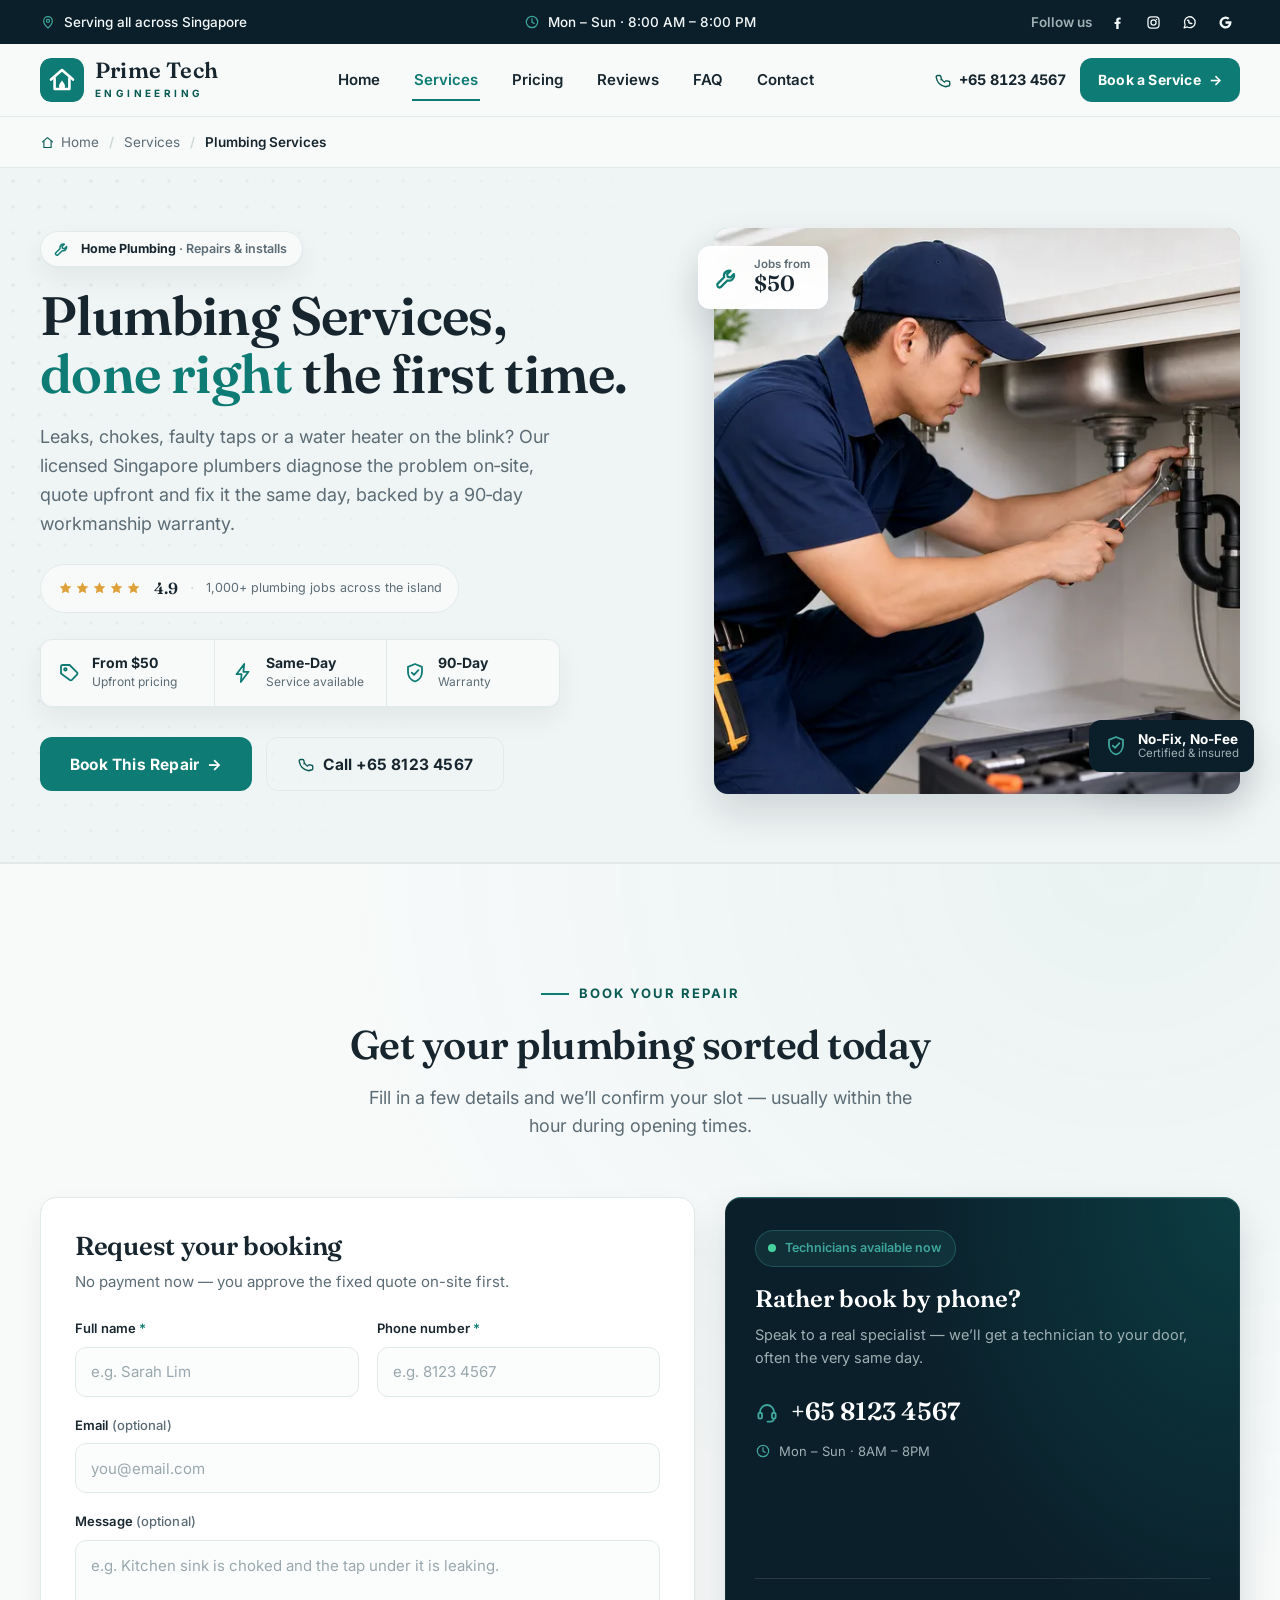
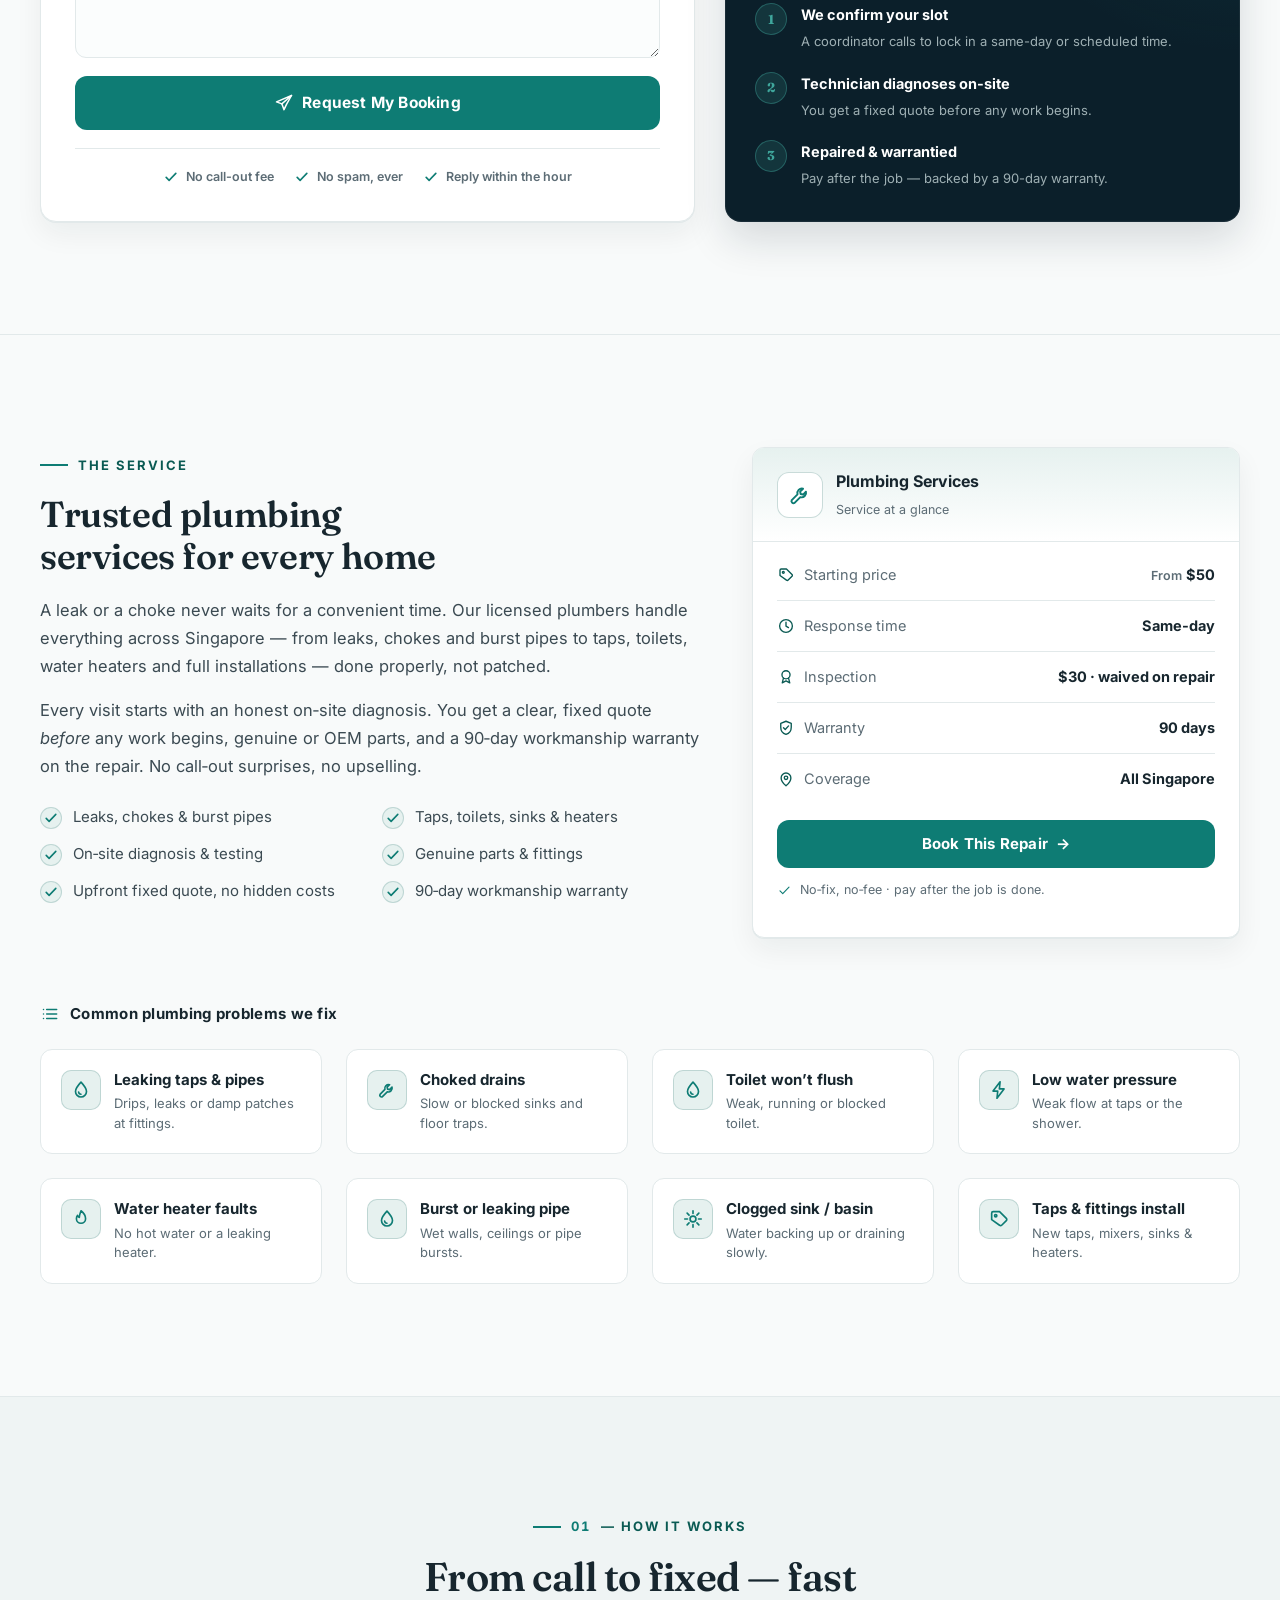
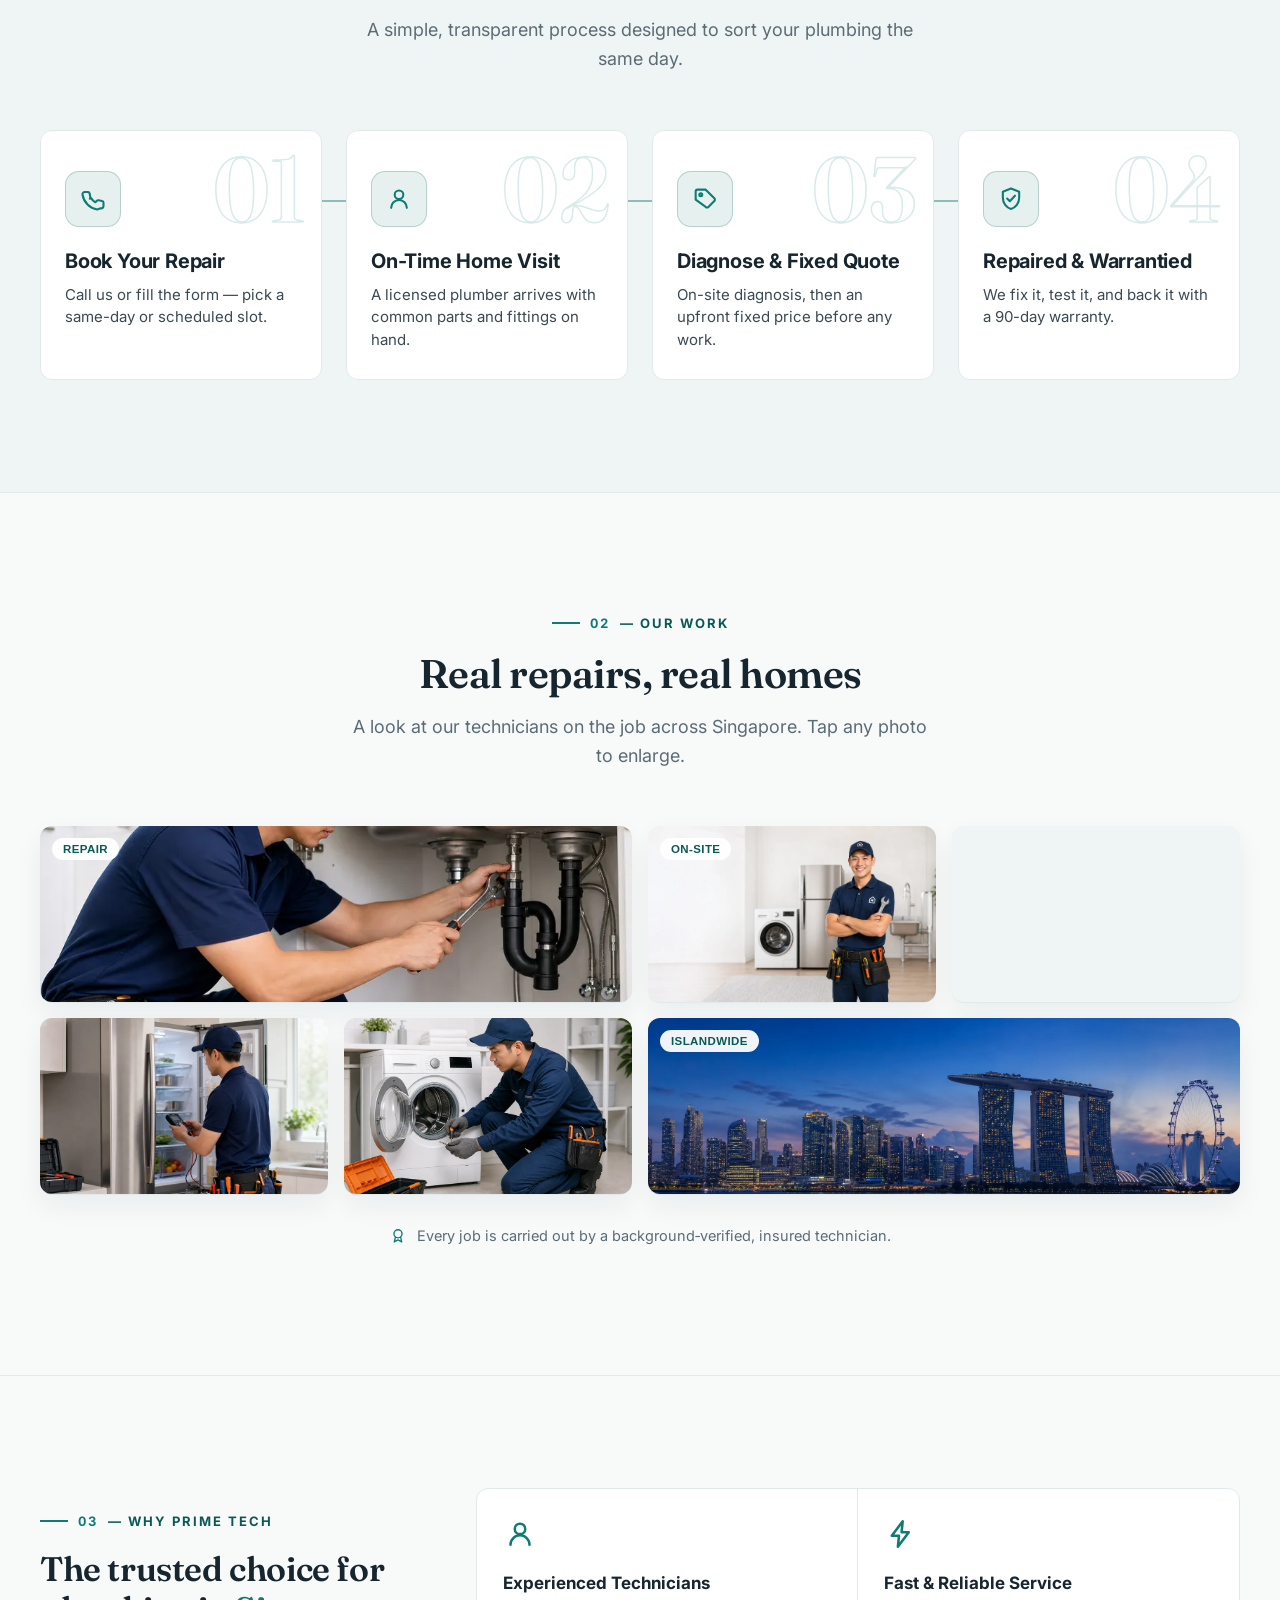
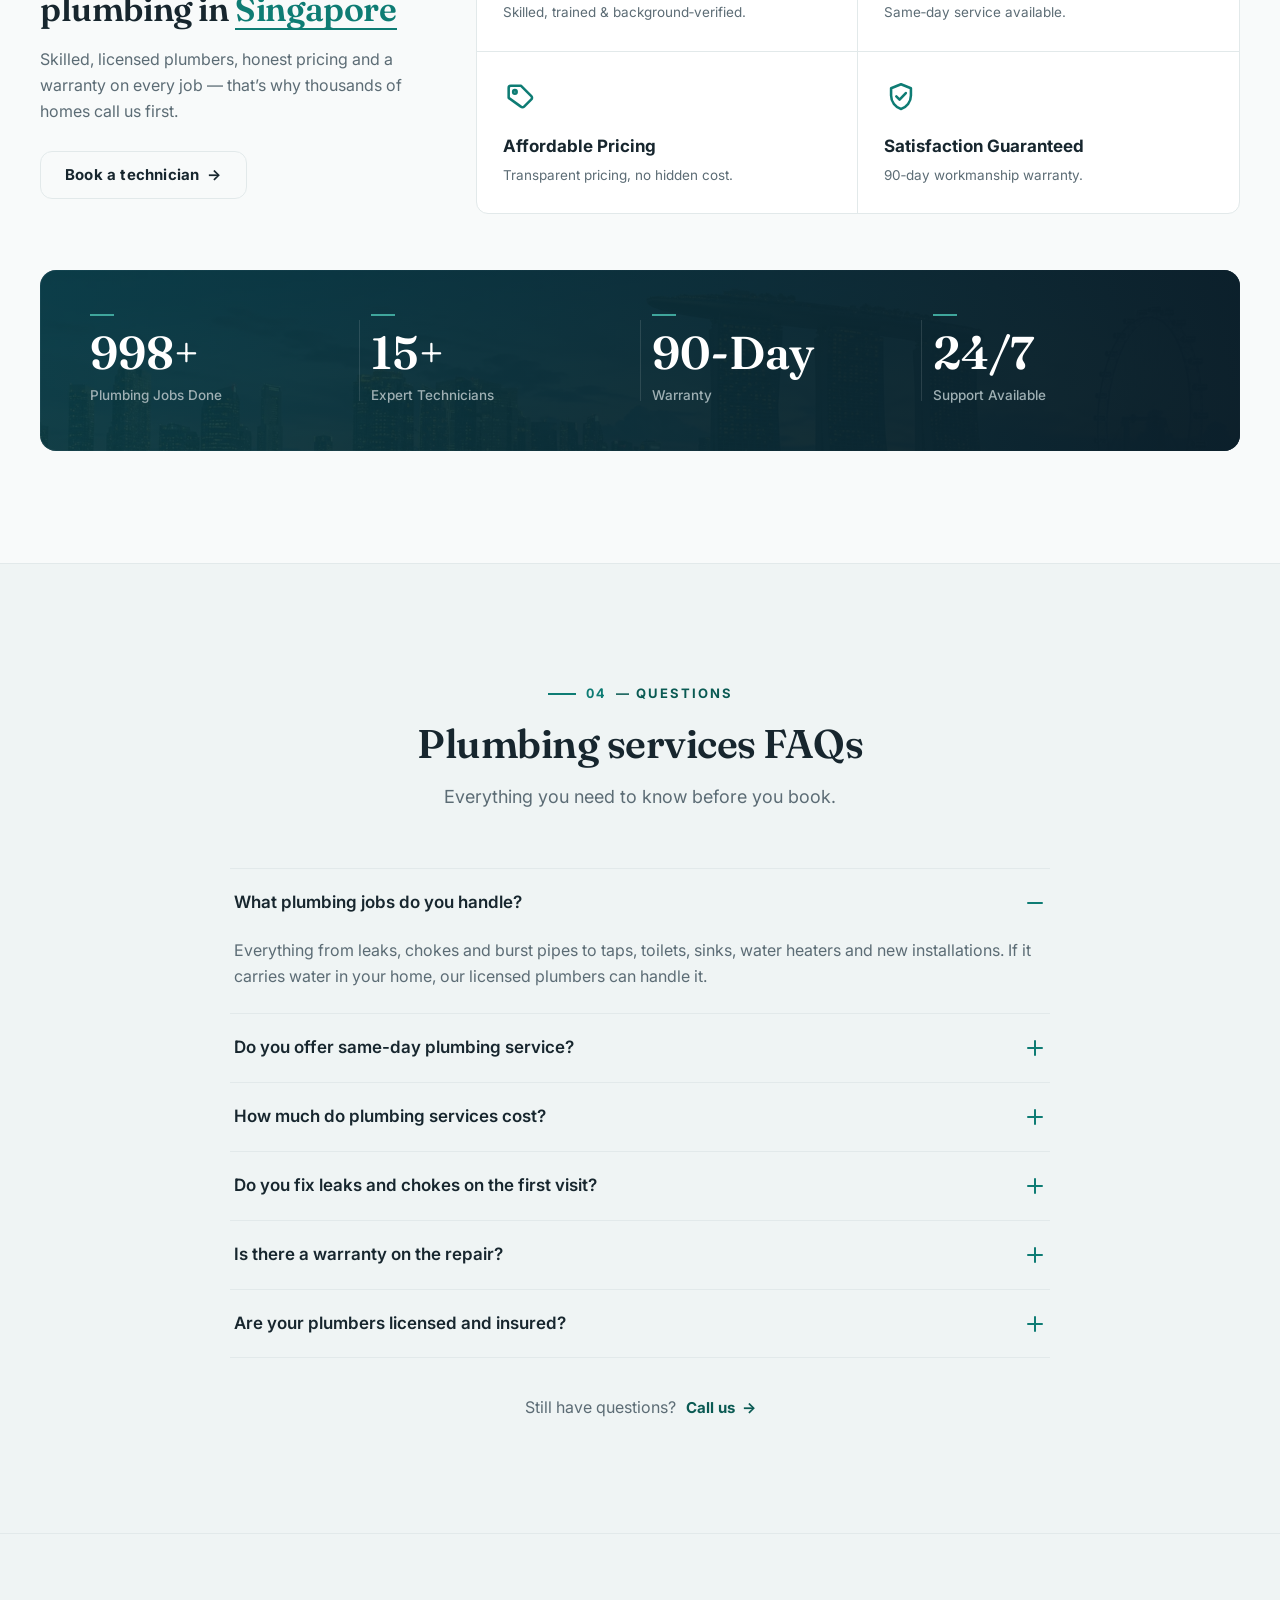
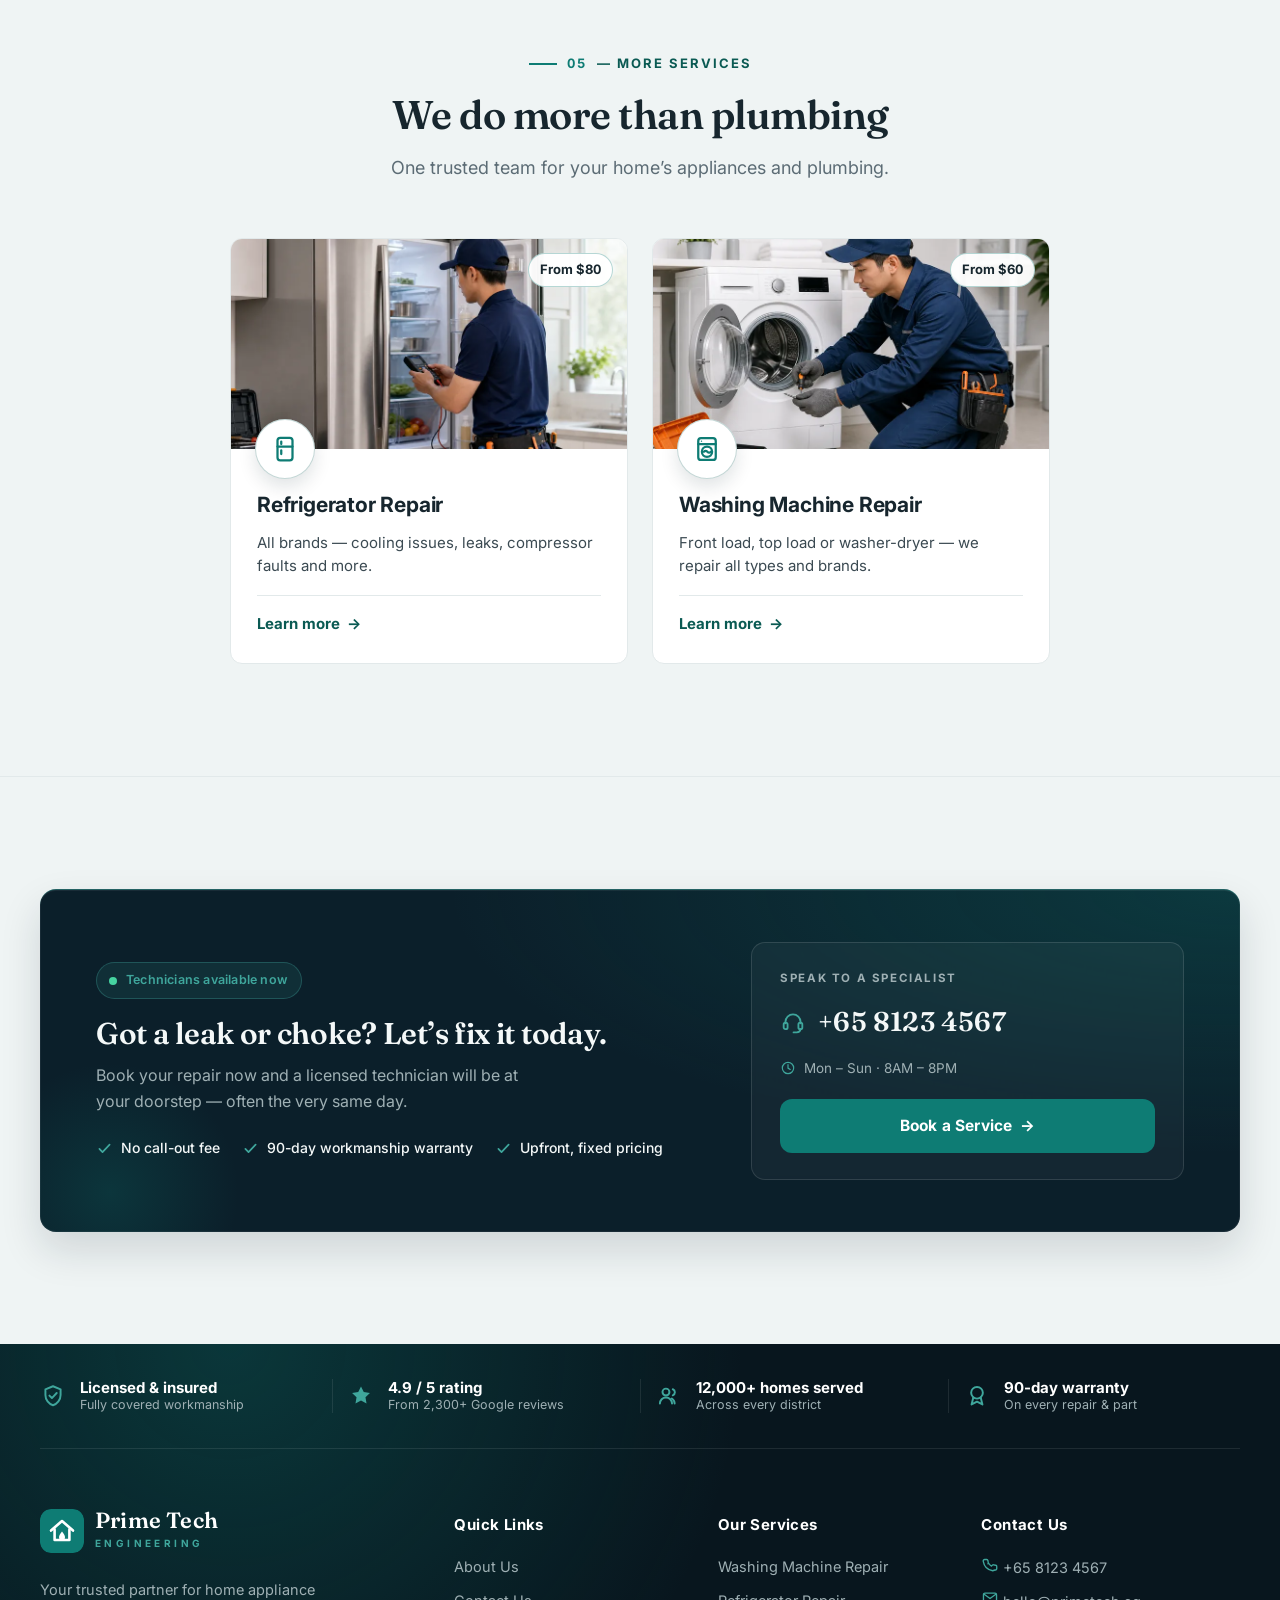
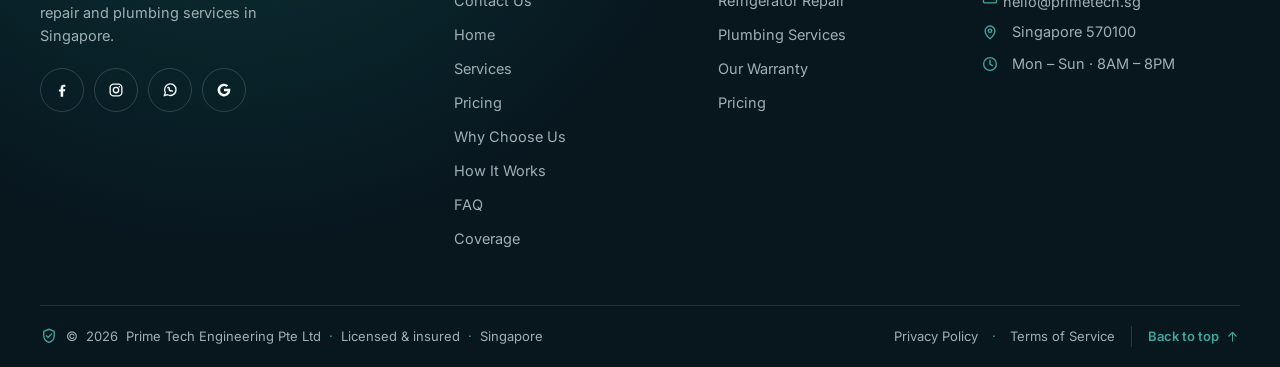
==== commit 2cddd693: "feat: add contact-us and about-us pages and update existing service pages with new layout elements" ====
--- a/plumbing-services.html
+++ b/plumbing-services.html
@@ -746,6 +746,8 @@
 
         <div class="footer__col">
           <h3>Quick Links</h3>
+          <a href="about-us.html">About Us</a>
+          <a href="contact-us.html">Contact Us</a>
           <a href="index.html#home">Home</a>
           <a href="index.html#services">Services</a>
           <a href="index.html#pricing">Pricing</a>
